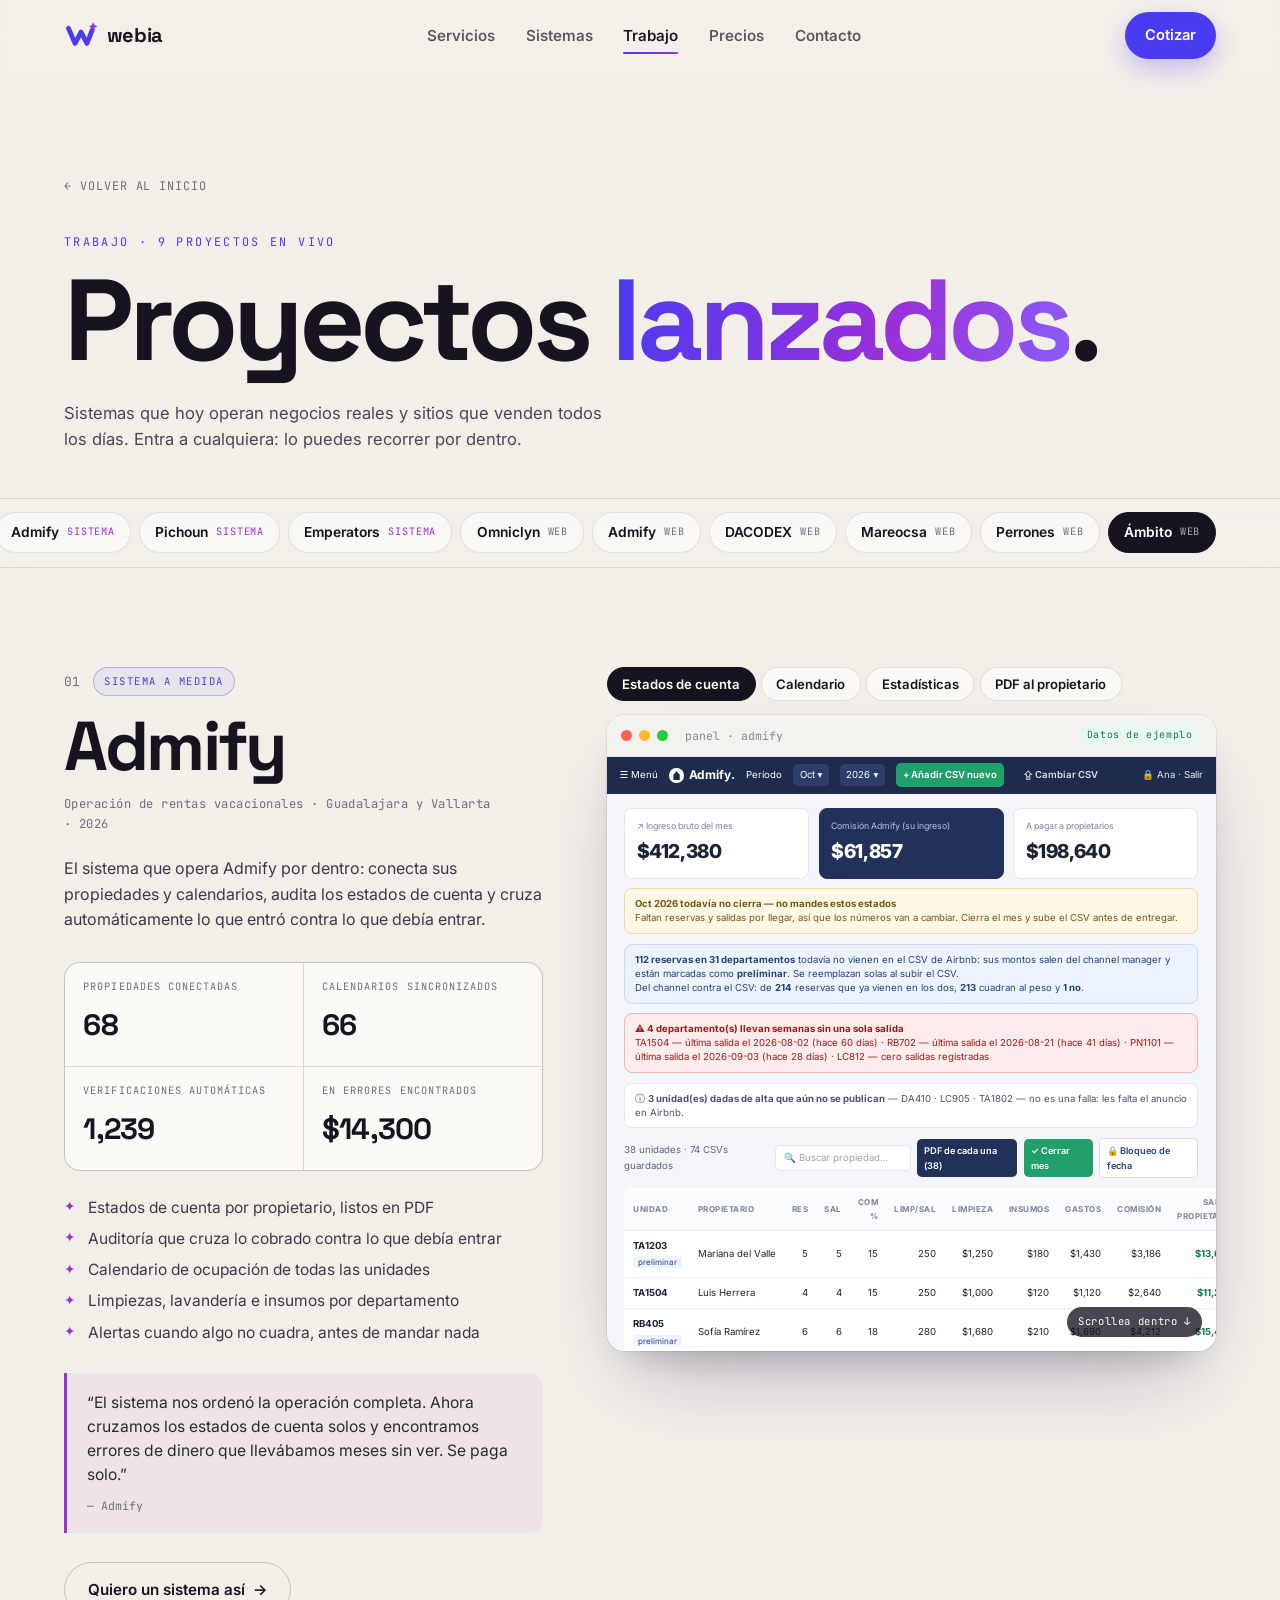
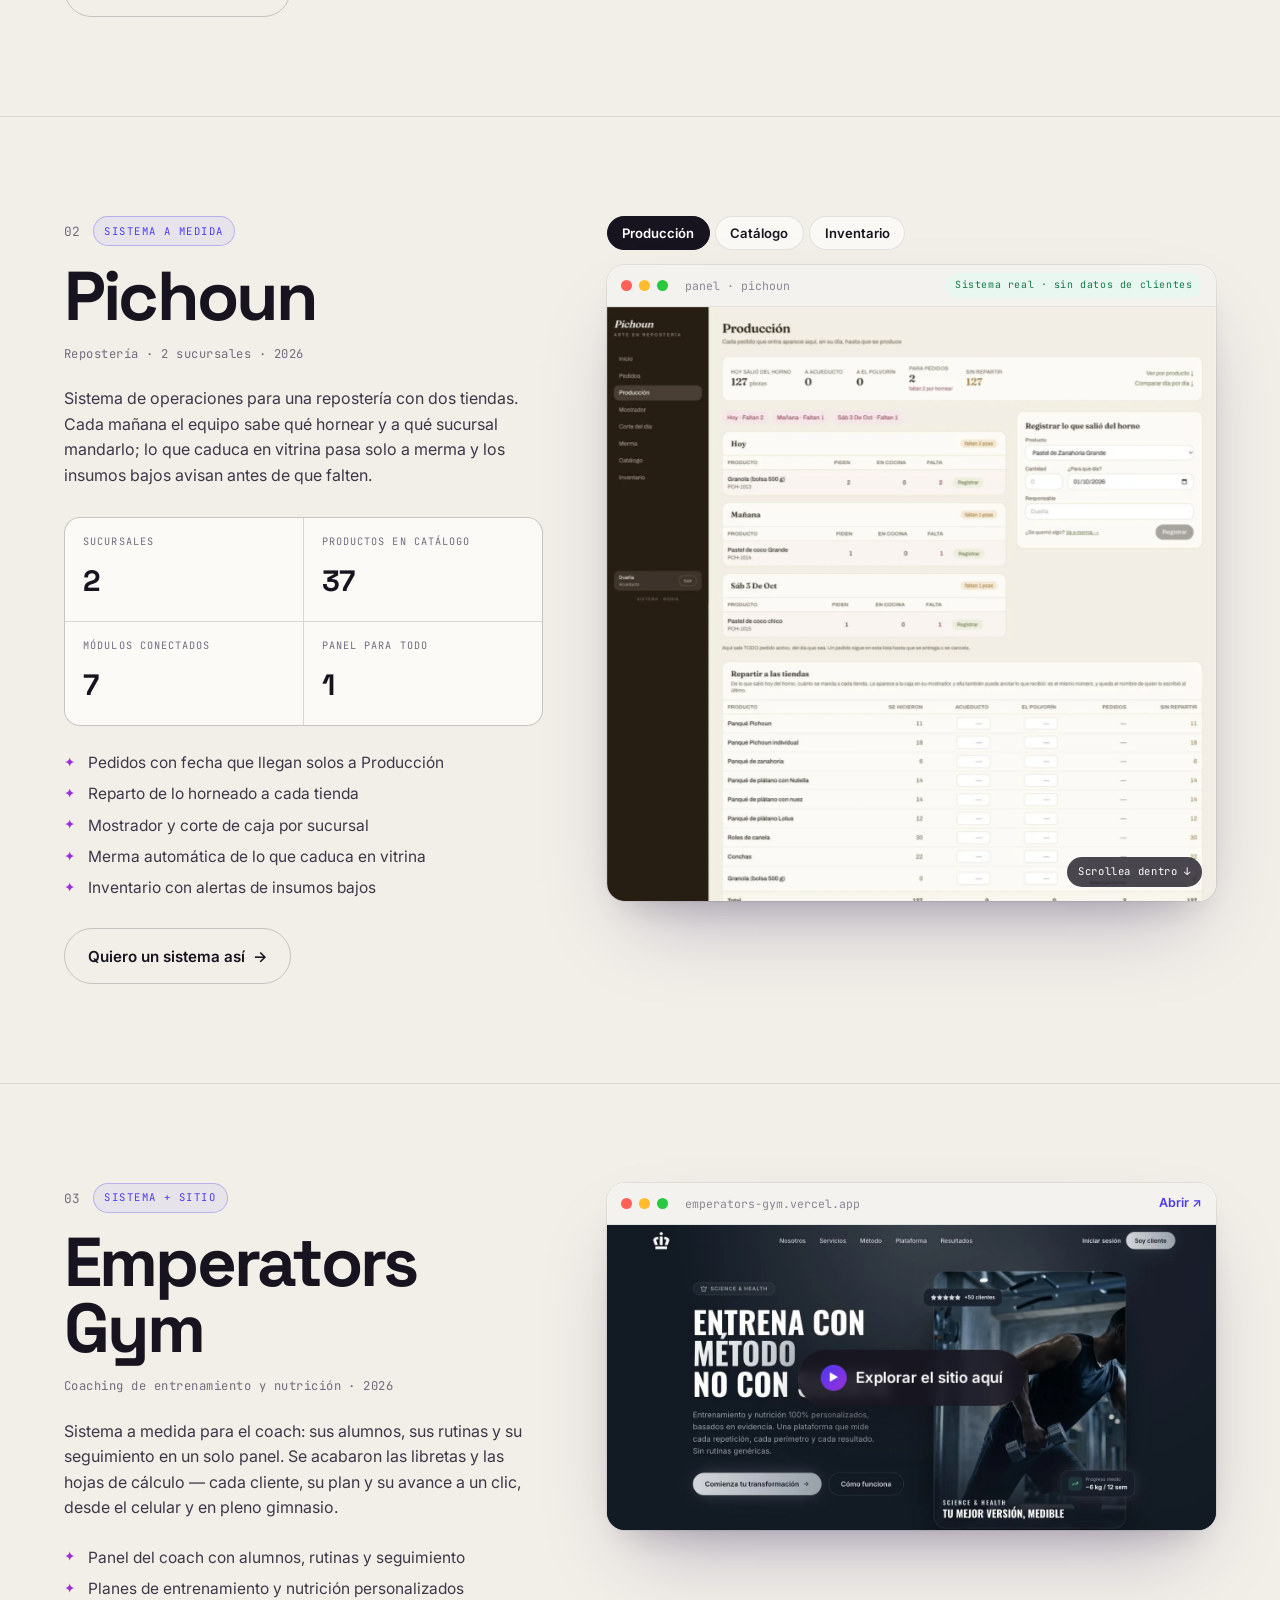
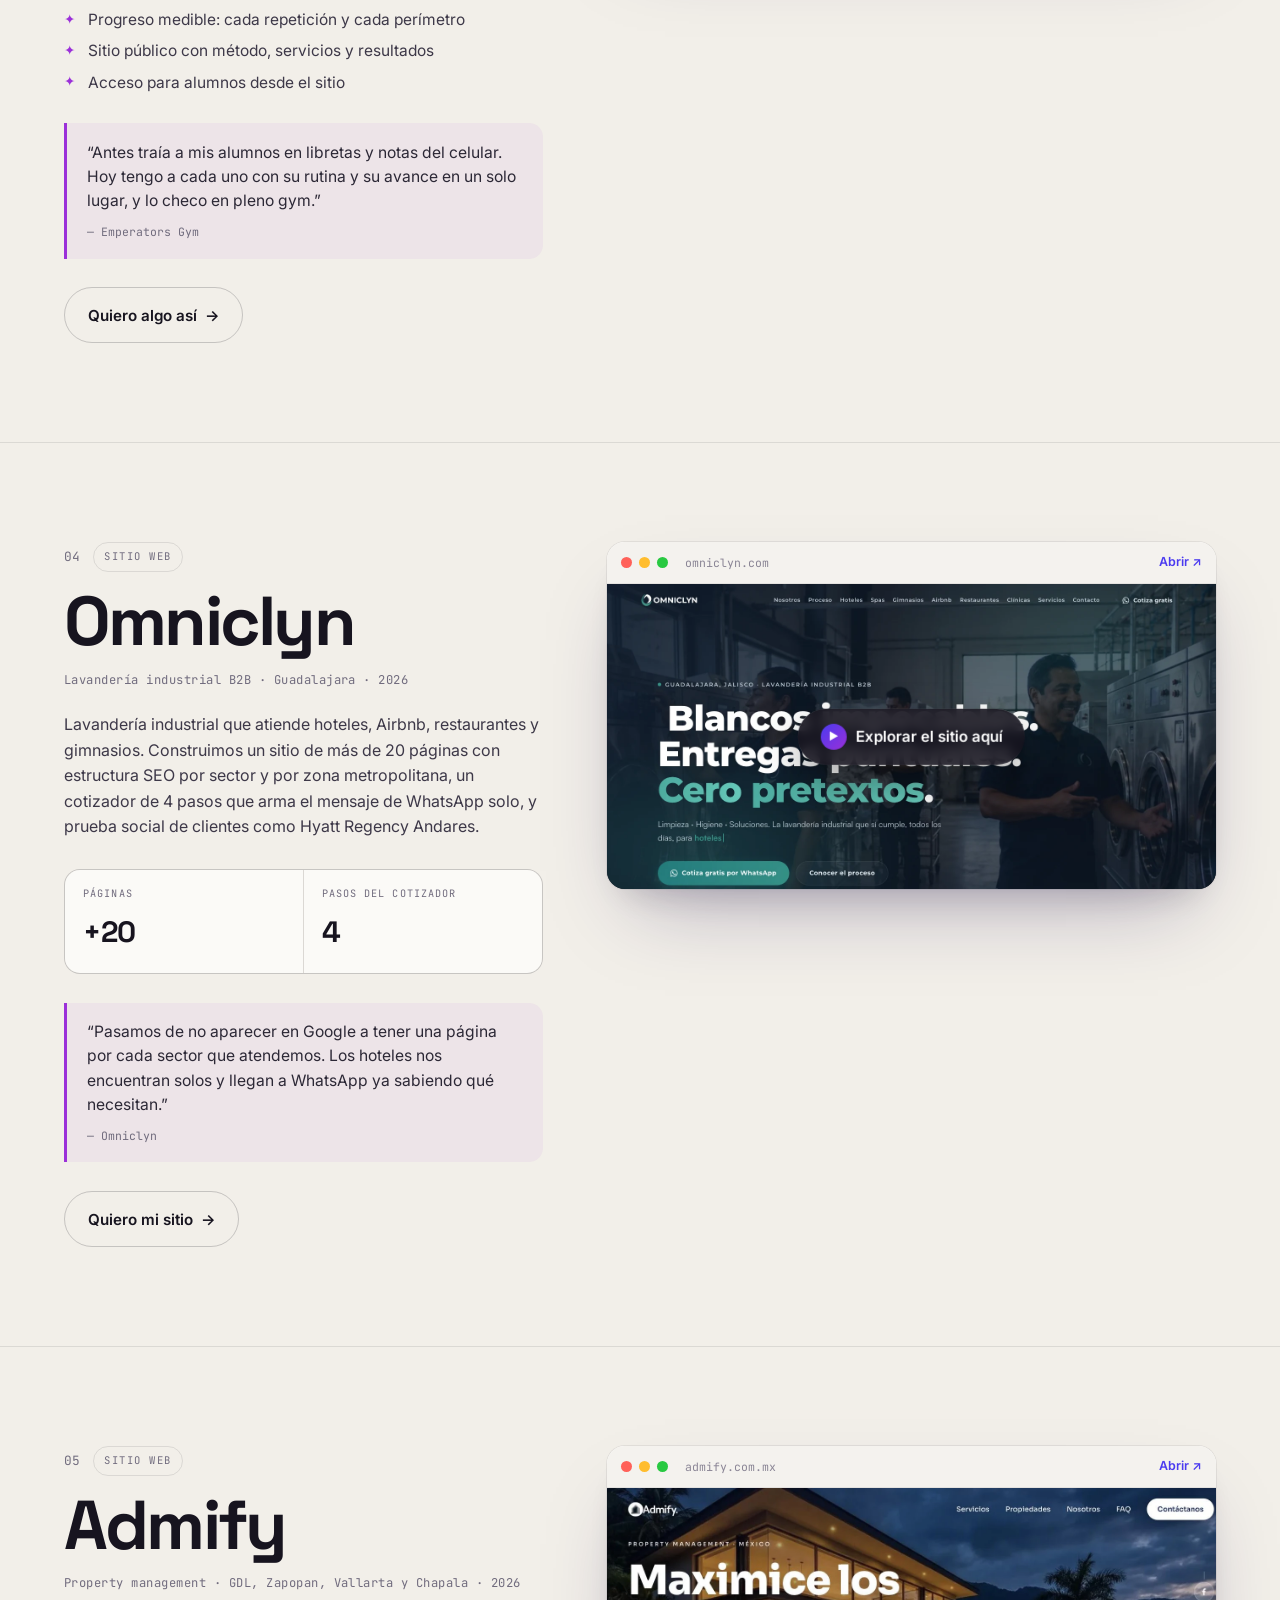
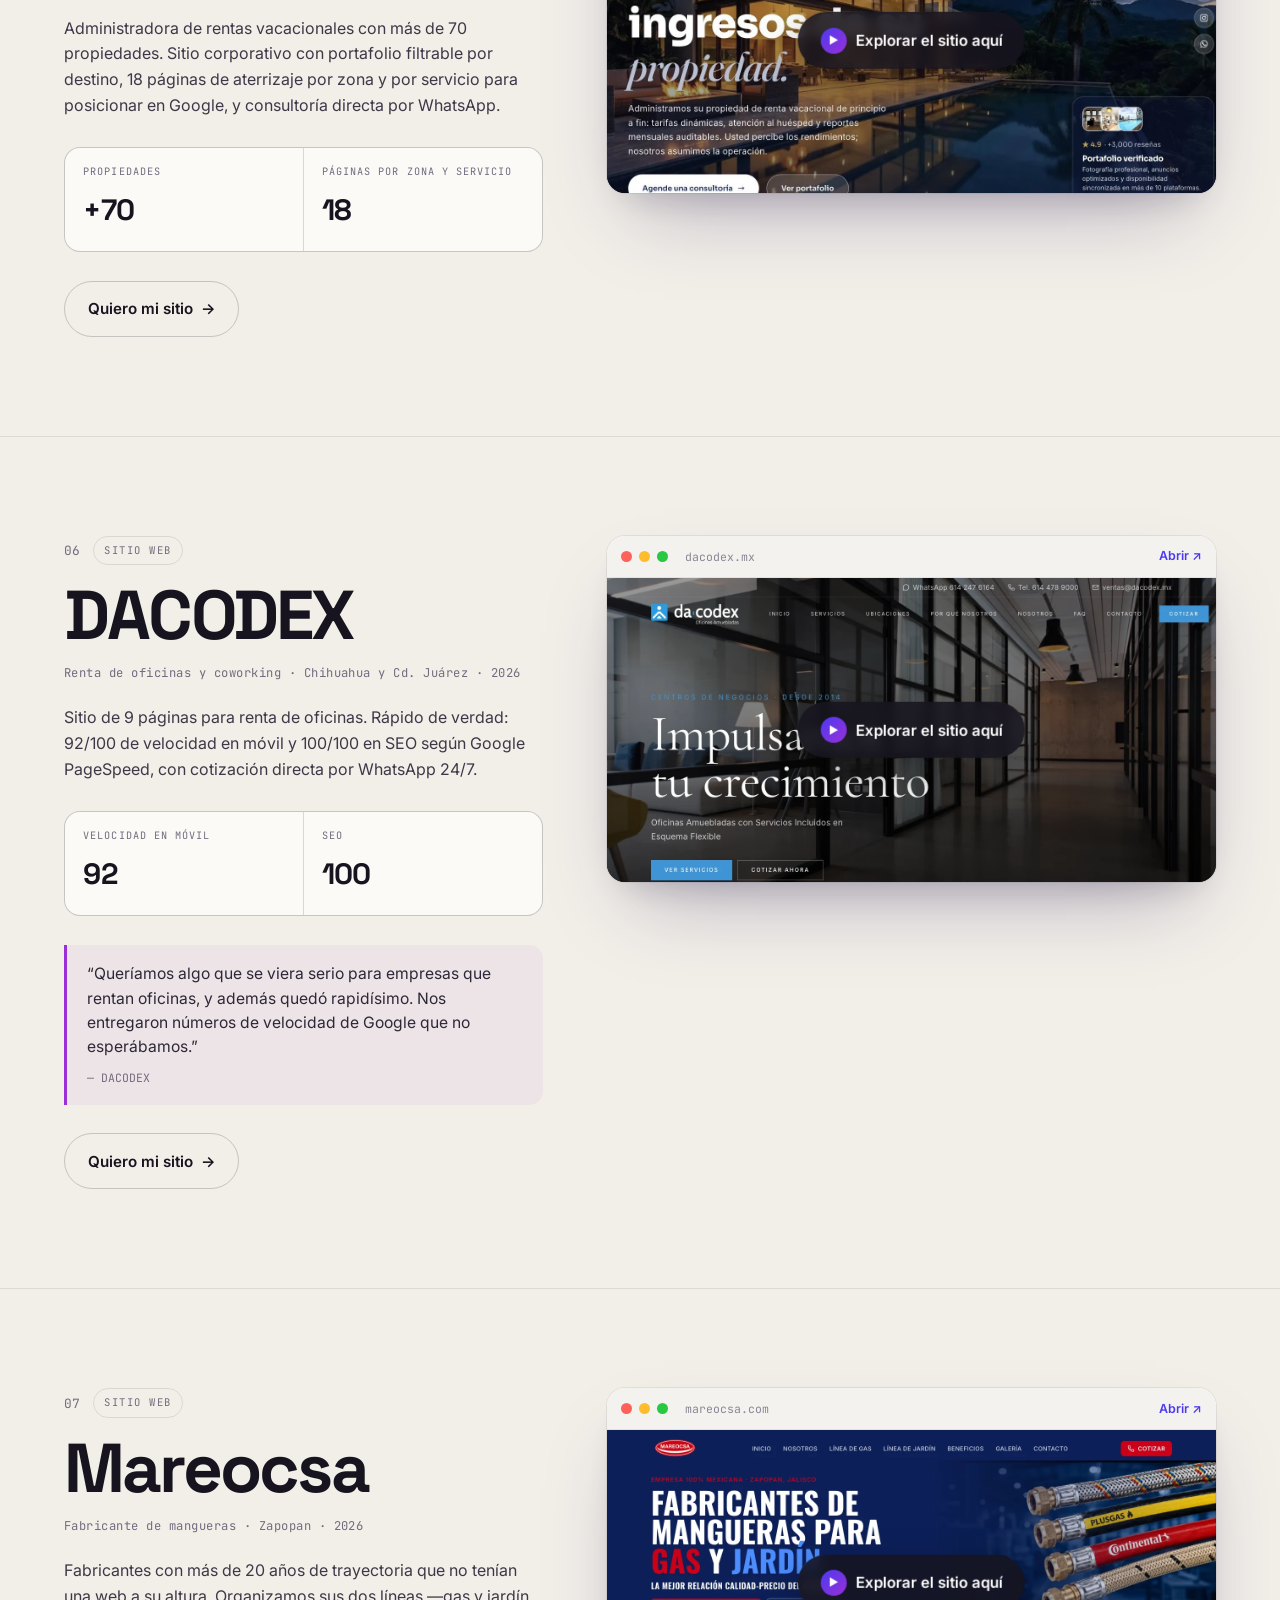
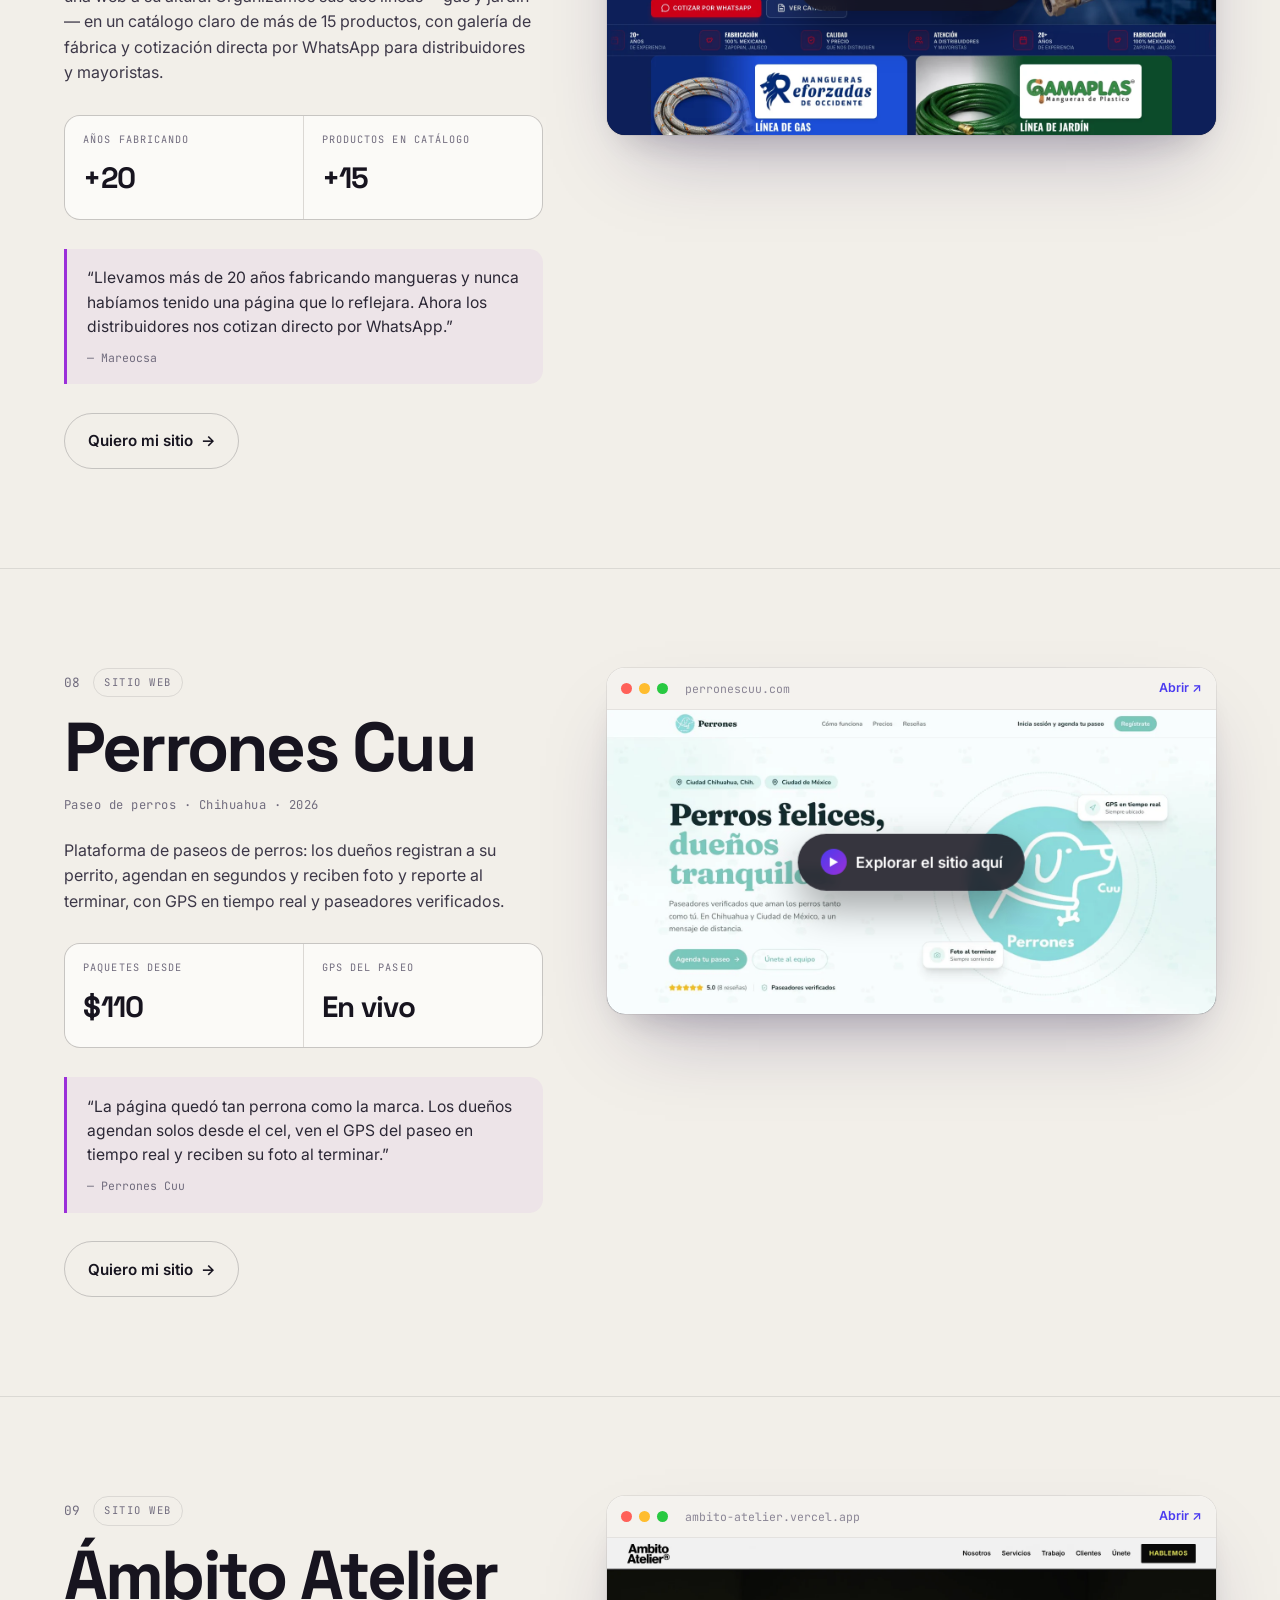
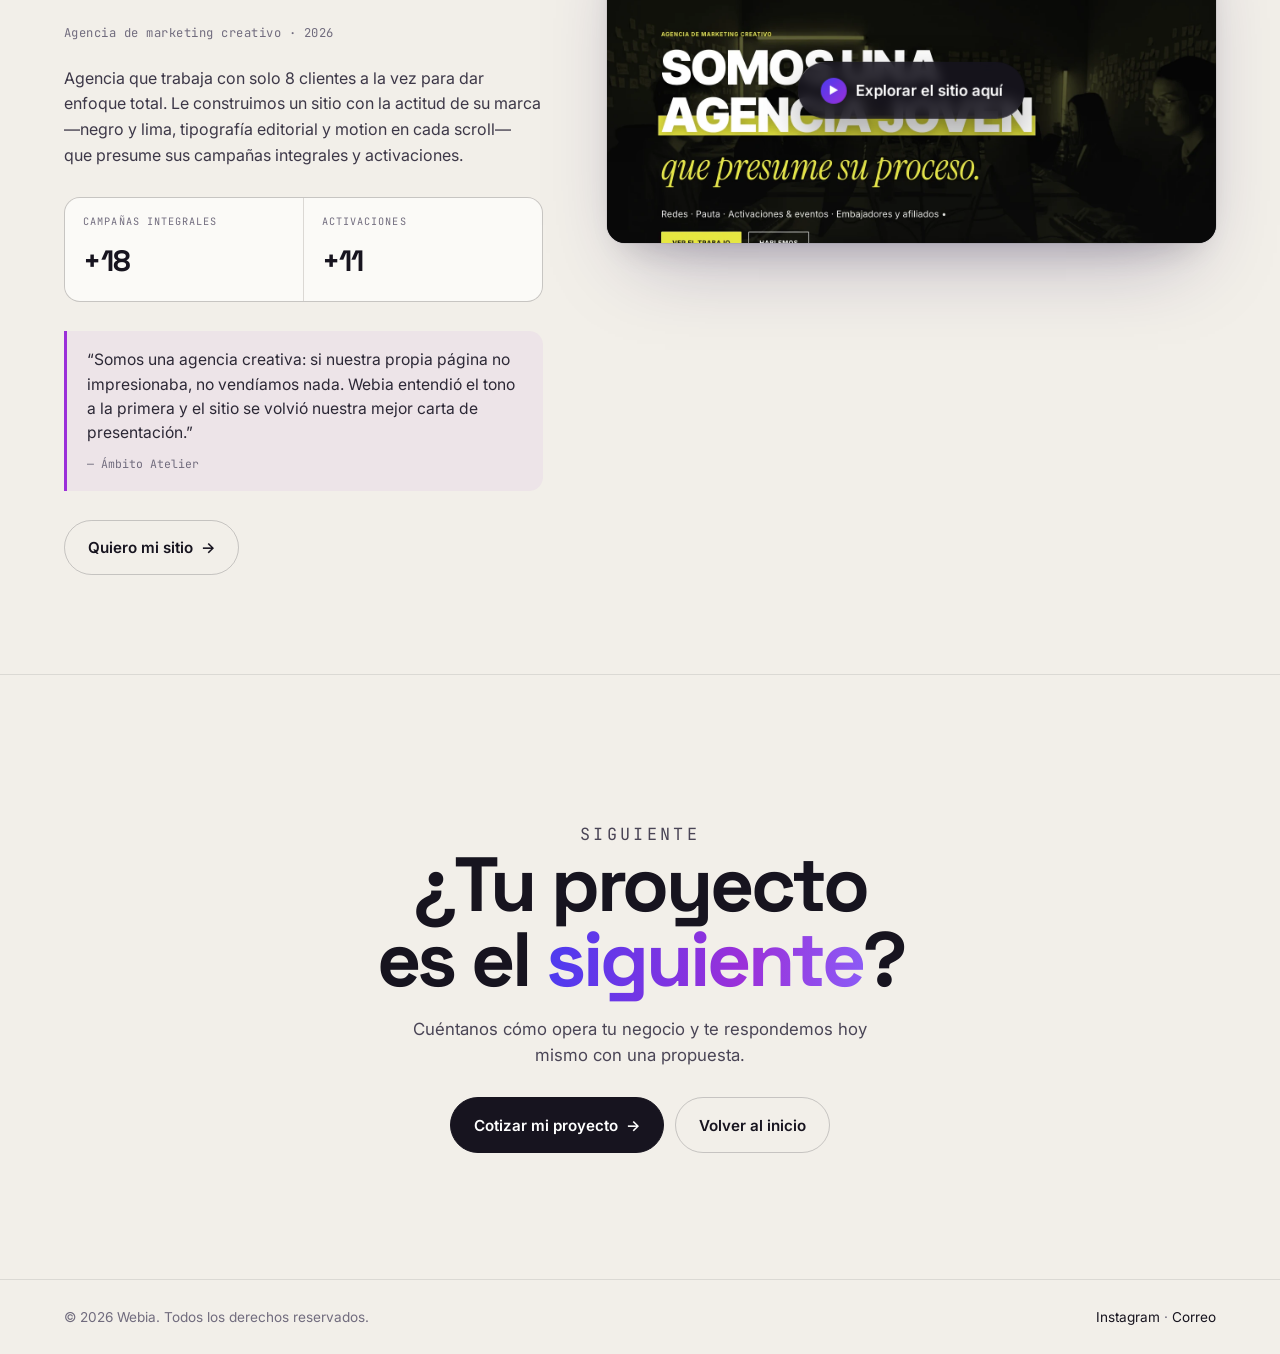
==== proyectos.html @ 3f7b04d9 "pagina /proyectos con casos por dentro; hero a 2 columnas con producto completo; filas de trabajo ll" ====
<!DOCTYPE html>
<html lang="es">
<head>
  <meta charset="UTF-8">
  <meta name="viewport" content="width=device-width, initial-scale=1.0">
  <title>Proyectos lanzados — Webia</title>
  <meta name="description" content="Sistemas que operan negocios reales y sitios que venden: conoce por dentro los proyectos de Webia.">
  <link rel="icon" type="image/svg+xml" href="favicon.svg">
  <link rel="preconnect" href="https://fonts.googleapis.com">
  <link rel="preconnect" href="https://fonts.gstatic.com" crossorigin>
  <link rel="stylesheet" href="https://fonts.googleapis.com/css2?family=Space+Grotesk:wght@400;500;600;700&amp;family=Inter:wght@400;500;600&amp;family=JetBrains+Mono:wght@400;500&amp;display=swap">
  <link rel="stylesheet" href="styles.css?v=20260930a">
  <link rel="stylesheet" href="proyectos.css?v=20261001a">
  <script>
    /* el nombre del proyecto "vuela" desde la lista de la principal hasta aquí */
    (function(){ var h=(location.hash||'').replace('#',''); if(/^[a-z-]+$/.test(h)){ document.write('<style>#'+h+' .pj-name{view-transition-name:pj-title}</style>'); } })();
  </script>
</head>
<body class="pg-pj">

<header class="pj-nav" data-pj-nav>
  <a class="pj-brand" href="/" aria-label="Webia — inicio">
    <svg viewBox="0 0 120 100" aria-hidden="true"><path d="M16 26 L39 79 L60 39 L81 79 L100 31" fill="none" stroke="#4B3BF0" stroke-width="17" stroke-linecap="round" stroke-linejoin="round"/><path d="M103 4 L107.5 14.5 L118 19 L107.5 23.5 L103 34 L98.5 23.5 L88 19 L98.5 14.5 Z" fill="#9B30D9"/></svg>
    <span>webia</span>
  </a>
  <nav class="pj-links" aria-label="Principal">
    <a href="/#servicios">Servicios</a>
    <a href="/#sistemas">Sistemas</a>
    <a href="/proyectos" aria-current="page">Trabajo</a>
    <a href="/#precios">Precios</a>
    <a href="/#contacto">Contacto</a>
  </nav>
  <a class="pj-cotizar" href="/#contacto">Cotizar</a>
</header>

<main id="main">

  <section class="pj-hero">
    <a class="pj-back" href="/#trabajo">← Volver al inicio</a>
    <p class="pj-eyebrow">Trabajo · 9 proyectos en vivo</p>
    <h1 class="pj-h1">Proyectos <span class="gr">lanzados</span>.</h1>
    <p class="pj-intro">Sistemas que hoy operan negocios reales y sitios que venden todos los días. Entra a cualquiera: lo puedes recorrer por dentro.</p>
  </section>

  <nav class="pj-index" aria-label="Proyectos" data-pj-index>
    <a href="#admify"><b>Admify</b><i class="sys">Sistema</i></a>
    <a href="#pichoun"><b>Pichoun</b><i class="sys">Sistema</i></a>
    <a href="#emperators"><b>Emperators</b><i class="sys">Sistema</i></a>
    <a href="#omniclyn"><b>Omniclyn</b><i>Web</i></a>
    <a href="#admify-web"><b>Admify</b><i>Web</i></a>
    <a href="#dacodex"><b>DACODEX</b><i>Web</i></a>
    <a href="#mareocsa"><b>Mareocsa</b><i>Web</i></a>
    <a href="#perrones"><b>Perrones</b><i>Web</i></a>
    <a href="#ambito"><b>Ámbito</b><i>Web</i></a>
  </nav>

  <!-- ============ 01 ADMIFY · SISTEMA ============ -->
  <article class="pj" id="admify" data-pj>
    <div class="pj-info">
      <div class="pj-top"><span class="pj-n">01</span><span class="pj-type sys">Sistema a medida</span></div>
      <h2 class="pj-name">Admify</h2>
      <p class="pj-meta">Operación de rentas vacacionales · Guadalajara y Vallarta · 2026</p>
      <p class="pj-lead">El sistema que opera Admify por dentro: conecta sus propiedades y calendarios, audita los estados de cuenta y cruza automáticamente lo que entró contra lo que debía entrar.</p>
      <dl class="pj-stats">
        <div><dt>Propiedades conectadas</dt><dd>68</dd></div>
        <div><dt>Calendarios sincronizados</dt><dd>66</dd></div>
        <div><dt>Verificaciones automáticas</dt><dd>1,239</dd></div>
        <div><dt>En errores encontrados</dt><dd>$14,300</dd></div>
      </dl>
      <ul class="pj-feats">
        <li>Estados de cuenta por propietario, listos en PDF</li>
        <li>Auditoría que cruza lo cobrado contra lo que debía entrar</li>
        <li>Calendario de ocupación de todas las unidades</li>
        <li>Limpiezas, lavandería e insumos por departamento</li>
        <li>Alertas cuando algo no cuadra, antes de mandar nada</li>
      </ul>
      <blockquote class="pj-quote">“El sistema nos ordenó la operación completa. Ahora cruzamos los estados de cuenta solos y encontramos errores de dinero que llevábamos meses sin ver. Se paga solo.”<cite>— Admify</cite></blockquote>
      <a class="pj-cta" href="/#contacto">Quiero un sistema así <span>→</span></a>
    </div>
    <div class="pj-media">
      <div class="pj-tabs" role="tablist" data-pj-tabs>
        <button role="tab" class="on">Estados de cuenta</button>
        <button role="tab">Calendario</button>
        <button role="tab">Estadísticas</button>
        <button role="tab">PDF al propietario</button>
      </div>
      <div class="pj-win">
        <div class="pj-bar"><i></i><i></i><i></i><span>panel · admify</span><em>Datos de ejemplo</em></div>
        <div class="pj-screen" data-lenis-prevent tabindex="0" data-pj-screen>
          <div class="pj-pane on" data-admify="cuentas"></div>
          <div class="pj-pane" data-admify="calendario"></div>
          <div class="pj-pane" data-admify="stats"></div>
          <div class="pj-pane"><img src="/_vercel/image?url=%2Fcaptura-admify-estado.png&amp;w=1600&amp;q=82" alt="Estado de cuenta en PDF generado por el sistema (datos de ejemplo)" loading="lazy" decoding="async"></div>
        </div>
        <span class="pj-hint">Scrollea dentro ↓</span>
      </div>
    </div>
  </article>

  <!-- ============ 02 PICHOUN · SISTEMA ============ -->
  <article class="pj" id="pichoun" data-pj>
    <div class="pj-info">
      <div class="pj-top"><span class="pj-n">02</span><span class="pj-type sys">Sistema a medida</span></div>
      <h2 class="pj-name">Pichoun</h2>
      <p class="pj-meta">Repostería · 2 sucursales · 2026</p>
      <p class="pj-lead">Sistema de operaciones para una repostería con dos tiendas. Cada mañana el equipo sabe qué hornear y a qué sucursal mandarlo; lo que caduca en vitrina pasa solo a merma y los insumos bajos avisan antes de que falten.</p>
      <dl class="pj-stats">
        <div><dt>Sucursales</dt><dd>2</dd></div>
        <div><dt>Productos en catálogo</dt><dd>37</dd></div>
        <div><dt>Módulos conectados</dt><dd>7</dd></div>
        <div><dt>Panel para todo</dt><dd>1</dd></div>
      </dl>
      <ul class="pj-feats">
        <li>Pedidos con fecha que llegan solos a Producción</li>
        <li>Reparto de lo horneado a cada tienda</li>
        <li>Mostrador y corte de caja por sucursal</li>
        <li>Merma automática de lo que caduca en vitrina</li>
        <li>Inventario con alertas de insumos bajos</li>
      </ul>
      <a class="pj-cta" href="/#contacto">Quiero un sistema así <span>→</span></a>
    </div>
    <div class="pj-media">
      <div class="pj-tabs" role="tablist" data-pj-tabs>
        <button role="tab" class="on">Producción</button>
        <button role="tab">Catálogo</button>
        <button role="tab">Inventario</button>
      </div>
      <div class="pj-win">
        <div class="pj-bar"><i></i><i></i><i></i><span>panel · pichoun</span><em>Sistema real · sin datos de clientes</em></div>
        <div class="pj-screen" data-lenis-prevent tabindex="0" data-pj-screen>
          <div class="pj-pane on"><img src="pj-pichoun-produccion.webp" alt="Producción del día en el sistema de Pichoun" loading="lazy" decoding="async" width="1440" height="1422"></div>
          <div class="pj-pane"><img src="pj-pichoun-catalogo.webp" alt="Catálogo de productos en el sistema de Pichoun" loading="lazy" decoding="async" width="1440" height="1422"></div>
          <div class="pj-pane"><img src="pj-pichoun-inventario.webp" alt="Inventario de insumos en el sistema de Pichoun" loading="lazy" decoding="async" width="1440" height="1422"></div>
        </div>
        <span class="pj-hint">Scrollea dentro ↓</span>
      </div>
    </div>
  </article>

  <!-- ============ 03 EMPERATORS · SISTEMA + WEB ============ -->
  <article class="pj" id="emperators" data-pj>
    <div class="pj-info">
      <div class="pj-top"><span class="pj-n">03</span><span class="pj-type sys">Sistema + sitio</span></div>
      <h2 class="pj-name">Emperators Gym</h2>
      <p class="pj-meta">Coaching de entrenamiento y nutrición · 2026</p>
      <p class="pj-lead">Sistema a medida para el coach: sus alumnos, sus rutinas y su seguimiento en un solo panel. Se acabaron las libretas y las hojas de cálculo — cada cliente, su plan y su avance a un clic, desde el celular y en pleno gimnasio.</p>
      <ul class="pj-feats">
        <li>Panel del coach con alumnos, rutinas y seguimiento</li>
        <li>Planes de entrenamiento y nutrición personalizados</li>
        <li>Progreso medible: cada repetición y cada perímetro</li>
        <li>Sitio público con método, servicios y resultados</li>
        <li>Acceso para alumnos desde el sitio</li>
      </ul>
      <blockquote class="pj-quote">“Antes traía a mis alumnos en libretas y notas del celular. Hoy tengo a cada uno con su rutina y su avance en un solo lugar, y lo checo en pleno gym.”<cite>— Emperators Gym</cite></blockquote>
      <a class="pj-cta" href="/#contacto">Quiero algo así <span>→</span></a>
    </div>
    <div class="pj-media">
      <div class="pj-win">
        <div class="pj-bar"><i></i><i></i><i></i><span>emperators-gym.vercel.app</span><a href="https://emperators-gym.vercel.app/" target="_blank" rel="noopener">Abrir ↗</a></div>
        <div class="pj-screen pj-live" data-live="https://emperators-gym.vercel.app/">
          <img src="work-emperators.webp" alt="Sitio de Emperator’s Gym" loading="lazy" decoding="async" width="1440" height="720">
          <button class="pj-explore" type="button"><span>▶</span> Explorar el sitio aquí</button>
        </div>
      </div>
    </div>
  </article>

  <!-- ============ 04 OMNICLYN · WEB ============ -->
  <article class="pj" id="omniclyn" data-pj>
    <div class="pj-info">
      <div class="pj-top"><span class="pj-n">04</span><span class="pj-type">Sitio web</span></div>
      <h2 class="pj-name">Omniclyn</h2>
      <p class="pj-meta">Lavandería industrial B2B · Guadalajara · 2026</p>
      <p class="pj-lead">Lavandería industrial que atiende hoteles, Airbnb, restaurantes y gimnasios. Construimos un sitio de más de 20 páginas con estructura SEO por sector y por zona metropolitana, un cotizador de 4 pasos que arma el mensaje de WhatsApp solo, y prueba social de clientes como Hyatt Regency Andares.</p>
      <dl class="pj-stats">
        <div><dt>Páginas</dt><dd>+20</dd></div>
        <div><dt>Pasos del cotizador</dt><dd>4</dd></div>
      </dl>
      <blockquote class="pj-quote">“Pasamos de no aparecer en Google a tener una página por cada sector que atendemos. Los hoteles nos encuentran solos y llegan a WhatsApp ya sabiendo qué necesitan.”<cite>— Omniclyn</cite></blockquote>
      <a class="pj-cta" href="/#contacto">Quiero mi sitio <span>→</span></a>
    </div>
    <div class="pj-media">
      <div class="pj-win">
        <div class="pj-bar"><i></i><i></i><i></i><span>omniclyn.com</span><a href="https://omniclyn.com/" target="_blank" rel="noopener">Abrir ↗</a></div>
        <div class="pj-screen pj-live" data-live="https://omniclyn.com/">
          <img src="work-omniclyn.webp" alt="Sitio de Omniclyn" loading="lazy" decoding="async" width="1440" height="720">
          <button class="pj-explore" type="button"><span>▶</span> Explorar el sitio aquí</button>
        </div>
      </div>
    </div>
  </article>

  <!-- ============ 05 ADMIFY · WEB ============ -->
  <article class="pj" id="admify-web" data-pj>
    <div class="pj-info">
      <div class="pj-top"><span class="pj-n">05</span><span class="pj-type">Sitio web</span></div>
      <h2 class="pj-name">Admify</h2>
      <p class="pj-meta">Property management · GDL, Zapopan, Vallarta y Chapala · 2026</p>
      <p class="pj-lead">Administradora de rentas vacacionales con más de 70 propiedades. Sitio corporativo con portafolio filtrable por destino, 18 páginas de aterrizaje por zona y por servicio para posicionar en Google, y consultoría directa por WhatsApp.</p>
      <dl class="pj-stats">
        <div><dt>Propiedades</dt><dd>+70</dd></div>
        <div><dt>Páginas por zona y servicio</dt><dd>18</dd></div>
      </dl>
      <a class="pj-cta" href="/#contacto">Quiero mi sitio <span>→</span></a>
    </div>
    <div class="pj-media">
      <div class="pj-win">
        <div class="pj-bar"><i></i><i></i><i></i><span>admify.com.mx</span><a href="https://www.admify.com.mx/" target="_blank" rel="noopener">Abrir ↗</a></div>
        <div class="pj-screen pj-live" data-live="https://www.admify.com.mx/">
          <img src="work-admify-web.webp" alt="Sitio de Admify" loading="lazy" decoding="async" width="1400" height="700">
          <button class="pj-explore" type="button"><span>▶</span> Explorar el sitio aquí</button>
        </div>
      </div>
    </div>
  </article>

  <!-- ============ 06 DACODEX · WEB ============ -->
  <article class="pj" id="dacodex" data-pj>
    <div class="pj-info">
      <div class="pj-top"><span class="pj-n">06</span><span class="pj-type">Sitio web</span></div>
      <h2 class="pj-name">DACODEX</h2>
      <p class="pj-meta">Renta de oficinas y coworking · Chihuahua y Cd. Juárez · 2026</p>
      <p class="pj-lead">Sitio de 9 páginas para renta de oficinas. Rápido de verdad: 92/100 de velocidad en móvil y 100/100 en SEO según Google PageSpeed, con cotización directa por WhatsApp 24/7.</p>
      <dl class="pj-stats">
        <div><dt>Velocidad en móvil</dt><dd>92</dd></div>
        <div><dt>SEO</dt><dd>100</dd></div>
      </dl>
      <blockquote class="pj-quote">“Queríamos algo que se viera serio para empresas que rentan oficinas, y además quedó rapidísimo. Nos entregaron números de velocidad de Google que no esperábamos.”<cite>— DACODEX</cite></blockquote>
      <a class="pj-cta" href="/#contacto">Quiero mi sitio <span>→</span></a>
    </div>
    <div class="pj-media">
      <div class="pj-win">
        <div class="pj-bar"><i></i><i></i><i></i><span>dacodex.mx</span><a href="https://dacodex.mx/" target="_blank" rel="noopener">Abrir ↗</a></div>
        <div class="pj-screen pj-live" data-live="https://dacodex.mx/">
          <img src="work-dacodex.webp" alt="Sitio de DACODEX" loading="lazy" decoding="async" width="1440" height="720">
          <button class="pj-explore" type="button"><span>▶</span> Explorar el sitio aquí</button>
        </div>
      </div>
    </div>
  </article>

  <!-- ============ 07 MAREOCSA · WEB ============ -->
  <article class="pj" id="mareocsa" data-pj>
    <div class="pj-info">
      <div class="pj-top"><span class="pj-n">07</span><span class="pj-type">Sitio web</span></div>
      <h2 class="pj-name">Mareocsa</h2>
      <p class="pj-meta">Fabricante de mangueras · Zapopan · 2026</p>
      <p class="pj-lead">Fabricantes con más de 20 años de trayectoria que no tenían una web a su altura. Organizamos sus dos líneas —gas y jardín— en un catálogo claro de más de 15 productos, con galería de fábrica y cotización directa por WhatsApp para distribuidores y mayoristas.</p>
      <dl class="pj-stats">
        <div><dt>Años fabricando</dt><dd>+20</dd></div>
        <div><dt>Productos en catálogo</dt><dd>+15</dd></div>
      </dl>
      <blockquote class="pj-quote">“Llevamos más de 20 años fabricando mangueras y nunca habíamos tenido una página que lo reflejara. Ahora los distribuidores nos cotizan directo por WhatsApp.”<cite>— Mareocsa</cite></blockquote>
      <a class="pj-cta" href="/#contacto">Quiero mi sitio <span>→</span></a>
    </div>
    <div class="pj-media">
      <div class="pj-win">
        <div class="pj-bar"><i></i><i></i><i></i><span>mareocsa.com</span><a href="https://mareocsa.com/" target="_blank" rel="noopener">Abrir ↗</a></div>
        <div class="pj-screen pj-live" data-live="https://mareocsa.com/">
          <img src="work-mareocsa.webp" alt="Sitio de Mareocsa" loading="lazy" decoding="async" width="1440" height="720">
          <button class="pj-explore" type="button"><span>▶</span> Explorar el sitio aquí</button>
        </div>
      </div>
    </div>
  </article>

  <!-- ============ 08 PERRONES · WEB ============ -->
  <article class="pj" id="perrones" data-pj>
    <div class="pj-info">
      <div class="pj-top"><span class="pj-n">08</span><span class="pj-type">Sitio web</span></div>
      <h2 class="pj-name">Perrones Cuu</h2>
      <p class="pj-meta">Paseo de perros · Chihuahua · 2026</p>
      <p class="pj-lead">Plataforma de paseos de perros: los dueños registran a su perrito, agendan en segundos y reciben foto y reporte al terminar, con GPS en tiempo real y paseadores verificados.</p>
      <dl class="pj-stats">
        <div><dt>Paquetes desde</dt><dd>$110</dd></div>
        <div><dt>GPS del paseo</dt><dd>En vivo</dd></div>
      </dl>
      <blockquote class="pj-quote">“La página quedó tan perrona como la marca. Los dueños agendan solos desde el cel, ven el GPS del paseo en tiempo real y reciben su foto al terminar.”<cite>— Perrones Cuu</cite></blockquote>
      <a class="pj-cta" href="/#contacto">Quiero mi sitio <span>→</span></a>
    </div>
    <div class="pj-media">
      <div class="pj-win">
        <div class="pj-bar"><i></i><i></i><i></i><span>perronescuu.com</span><a href="https://perronescuu.com/" target="_blank" rel="noopener">Abrir ↗</a></div>
        <div class="pj-screen pj-live" data-live="https://perronescuu.com/">
          <img src="work-perrones.webp" alt="Sitio de Perrones Cuu" loading="lazy" decoding="async" width="1440" height="720">
          <button class="pj-explore" type="button"><span>▶</span> Explorar el sitio aquí</button>
        </div>
      </div>
    </div>
  </article>

  <!-- ============ 09 ÁMBITO · WEB ============ -->
  <article class="pj" id="ambito" data-pj>
    <div class="pj-info">
      <div class="pj-top"><span class="pj-n">09</span><span class="pj-type">Sitio web</span></div>
      <h2 class="pj-name">Ámbito Atelier</h2>
      <p class="pj-meta">Agencia de marketing creativo · 2026</p>
      <p class="pj-lead">Agencia que trabaja con solo 8 clientes a la vez para dar enfoque total. Le construimos un sitio con la actitud de su marca —negro y lima, tipografía editorial y motion en cada scroll— que presume sus campañas integrales y activaciones.</p>
      <dl class="pj-stats">
        <div><dt>Campañas integrales</dt><dd>+18</dd></div>
        <div><dt>Activaciones</dt><dd>+11</dd></div>
      </dl>
      <blockquote class="pj-quote">“Somos una agencia creativa: si nuestra propia página no impresionaba, no vendíamos nada. Webia entendió el tono a la primera y el sitio se volvió nuestra mejor carta de presentación.”<cite>— Ámbito Atelier</cite></blockquote>
      <a class="pj-cta" href="/#contacto">Quiero mi sitio <span>→</span></a>
    </div>
    <div class="pj-media">
      <div class="pj-win">
        <div class="pj-bar"><i></i><i></i><i></i><span>ambito-atelier.vercel.app</span><a href="https://ambito-atelier.vercel.app/" target="_blank" rel="noopener">Abrir ↗</a></div>
        <div class="pj-screen pj-live" data-live="https://ambito-atelier.vercel.app/">
          <img src="work-ambito.webp" alt="Sitio de Ámbito Atelier" loading="lazy" decoding="async" width="1440" height="720">
          <button class="pj-explore" type="button"><span>▶</span> Explorar el sitio aquí</button>
        </div>
      </div>
    </div>
  </article>

  <section class="pj-end">
    <p class="pj-eyebrow">Siguiente</p>
    <h2>¿Tu proyecto es el <span class="gr">siguiente</span>?</h2>
    <p>Cuéntanos cómo opera tu negocio y te respondemos hoy mismo con una propuesta.</p>
    <div class="pj-end-cta">
      <a class="pj-cta solid" href="/#contacto">Cotizar mi proyecto <span>→</span></a>
      <a class="pj-cta" href="/">Volver al inicio</a>
    </div>
  </section>

</main>

<footer class="pj-foot">
  <span>© 2026 Webia. Todos los derechos reservados.</span>
  <span><a href="https://instagram.com/webia.s" target="_blank" rel="noopener">Instagram</a> · <a href="mailto:webiaservices@gmail.com">Correo</a></span>
</footer>

<script defer src="lenis.min.js?v=20261001c"></script>
<script defer src="proyectos.js?v=20261001a"></script>
</body>
</html>
---- styles.css ----
/* =============================================================
   WEBIA — styles.css  v2
   1. Tokens
   ============================================================= */
:root {
  --bg:        #F2EFE9;
  --bg-2:      #EAE6DD;
  --paper:     #FBFAF7;
  --ink:       #17141F;
  --ink-soft:  #3A3645;
  --ink-mute:  #716C7E;
  --indigo:    #4B3BF0;
  --indigo-2:  #3A2BD4;
  --violet:    #9B30D9;
  --lilac:     #8B5CF6;
  --line:      rgba(23, 20, 31, 0.12);

  --sans: "Inter", system-ui, sans-serif;
  --disp: "Space Grotesk", "Inter", sans-serif;
  --mono: "JetBrains Mono", monospace;

  --ease-out:  cubic-bezier(0.16, 1, 0.3, 1);
  --ease-soft: cubic-bezier(0.25, 0.46, 0.45, 0.94);
  --ease-bounce: cubic-bezier(0.34, 1.56, 0.64, 1);

  --gutter: clamp(1.25rem, 5vw, 5rem);
  --section-pad: clamp(3.5rem, 7vw, 6rem);
  --radius: 18px;
}

/* =============================================================
   2. Reset & base
   ============================================================= */
*, *::before, *::after { box-sizing: border-box; margin: 0; }
html {
  -webkit-text-size-adjust: 100%;
  overflow-x: clip;
  scroll-behavior: smooth;
  scroll-padding-top: 90px;
}
@media (prefers-reduced-motion: reduce) { html { scroll-behavior: auto; } }
body {
  font-family: var(--sans);
  font-size: 16px;
  line-height: 1.65;
  color: var(--ink);
  background: var(--bg);
  -webkit-font-smoothing: antialiased;
  text-rendering: optimizeLegibility;
  overflow-x: clip;
  overscroll-behavior-y: none;
}
img, svg, video { display: block; max-width: 100%; }
button { font: inherit; color: inherit; cursor: pointer; border: 0; background: none; }
a { color: inherit; text-decoration: none; }
ul, ol { list-style: none; padding: 0; }
p { text-wrap: pretty; }
h1, h2, h3 { font-family: var(--disp); text-wrap: balance; line-height: 1.04; letter-spacing: -0.025em; }
::selection { background: var(--indigo); color: var(--bg); }
:focus-visible { outline: 2px solid var(--indigo); outline-offset: 3px; border-radius: 4px; }

.skip-link {
  position: fixed; top: -100px; left: 1rem;
  padding: .6rem 1rem; background: var(--ink); color: var(--bg);
  z-index: 9999; border-radius: 8px; font-weight: 500;
}
.skip-link:focus { top: 1rem; }

/* =============================================================
   3. Splash (doble red de seguridad)
   ============================================================= */
.splash {
  position: fixed; inset: 0;
  z-index: 10000;
  display: grid; place-items: center;
  background: var(--bg);
  transition: opacity .5s var(--ease-out), transform .7s var(--ease-out);
  /* Seguridad CSS: se oculta solo a los 4.5s aunque el JS falle */
  animation: splashSafety .01s 4.5s forwards;
}
@keyframes splashSafety {
  to { opacity: 0; pointer-events: none; transform: translateY(-3%); visibility: hidden; }
}
.splash.is-out {
  opacity: 0;
  transform: translateY(-3%);
  pointer-events: none;
}
.splash-inner { display: flex; flex-direction: column; align-items: center; gap: 1rem; }
.splash-logo { width: clamp(70px, 12vw, 110px); }
.splash-w {
  stroke-dasharray: 320;
  stroke-dashoffset: 320;
  animation: drawW 1.1s var(--ease-out) .15s forwards;
}
@keyframes drawW { to { stroke-dashoffset: 0; } }
.splash-star {
  transform-origin: 103px 19px;
  transform: scale(0);
  animation: popStar .5s var(--ease-bounce) 1.05s forwards;
}
@keyframes popStar { to { transform: scale(1); } }
.splash-word {
  font-family: var(--disp);
  font-weight: 700;
  font-size: 1.4rem;
  letter-spacing: -0.02em;
  opacity: 0;
  transform: translateY(10px);
  animation: splashWord .6s var(--ease-out) 1.15s forwards;
}
@keyframes splashWord { to { opacity: 1; transform: none; } }
html.no-js .splash { display: none; }

/* =============================================================
   4. Cursor
   ============================================================= */
.cursor { display: none; }
@media (hover: hover) and (pointer: fine) {
  .cursor {
    display: block;
    position: fixed; inset: 0;
    pointer-events: none;
    z-index: 9000;
    opacity: 0;
    transition: opacity .25s var(--ease-out);
  }
  .cursor.is-ready { opacity: 1; }
  .cursor-dot, .cursor-ring {
    position: fixed; top: 0; left: 0;
    border-radius: 50%;
    will-change: transform;
  }
  .cursor-dot {
    width: 8px; height: 8px;
    margin: -4px 0 0 -4px;
    background: var(--indigo);
  }
  .cursor-ring {
    width: 34px; height: 34px;
    margin: -17px 0 0 -17px;
    border: 1.5px solid rgba(75, 59, 240, 0.55);
    transition: width .25s var(--ease-out), height .25s var(--ease-out),
                margin .25s var(--ease-out), background-color .25s var(--ease-out);
  }
  .cursor.is-hover .cursor-ring {
    width: 56px; height: 56px;
    margin: -28px 0 0 -28px;
    background: rgba(75, 59, 240, 0.08);
  }
  .cursor.is-down .cursor-ring { width: 26px; height: 26px; margin: -13px 0 0 -13px; }
}

/* =============================================================
   5. Botones, kickers, utilidades
   ============================================================= */
.btn {
  position: relative;
  display: inline-flex; align-items: center; justify-content: center; gap: .5em;
  font-family: var(--disp);
  font-weight: 600;
  font-size: .95rem;
  padding: .8em 1.6em;
  border-radius: 999px;
  overflow: hidden;
  transition: transform .35s var(--ease-bounce), box-shadow .35s var(--ease-out),
              background-color .25s var(--ease-out), color .25s var(--ease-out),
              border-color .25s var(--ease-out);
  white-space: nowrap;
}
.btn > span { position: relative; z-index: 1; }
.btn:hover { transform: translateY(-2px); }
.btn:active { transform: translateY(0) scale(.96); }
.btn-primary {
  background: var(--indigo);
  color: #fff;
  box-shadow: 0 10px 28px -10px rgba(75, 59, 240, 0.55);
}
.btn-primary::before {
  /* barrido de brillo */
  content: "";
  position: absolute; top: 0; bottom: 0; left: -80%;
  width: 50%;
  background: linear-gradient(100deg, transparent, rgba(255,255,255,.35), transparent);
  transform: skewX(-20deg);
  transition: left .55s var(--ease-out);
}
.btn-primary:hover::before { left: 130%; }
.btn-primary:hover {
  background: var(--indigo-2);
  box-shadow: 0 16px 36px -10px rgba(75, 59, 240, 0.6);
}
.btn-ghost {
  border: 1.5px solid var(--line);
  background: transparent;
}
.btn-ghost:hover { border-color: var(--indigo); color: var(--indigo); }
.btn-lg { font-size: 1.05rem; padding: 1em 2em; }
.btn-block { width: 100%; }

.kicker {
  font-family: var(--mono);
  font-size: .78rem;
  letter-spacing: .14em;
  text-transform: uppercase;
  color: var(--indigo);
}
.grad-text {
  font-style: normal;
  background: linear-gradient(100deg, var(--indigo) 10%, var(--lilac) 55%, var(--violet) 95%);
  -webkit-background-clip: text;
  background-clip: text;
  color: transparent;
}
.dot-accent { color: var(--indigo); }

/* =============================================================
   6. Nav
   ============================================================= */
.nav {
  position: fixed; top: 0; left: 0; right: 0;
  z-index: 1000;
  display: flex; align-items: center; justify-content: space-between;
  gap: 1.5rem;
  padding: .9rem var(--gutter);
  transition: background-color .35s var(--ease-out), box-shadow .35s var(--ease-out),
              padding .35s var(--ease-out), transform .45s var(--ease-out);
}
.nav.is-solid {
  background: rgba(242, 239, 233, 0.85);
  backdrop-filter: blur(14px);
  -webkit-backdrop-filter: blur(14px);
  box-shadow: 0 1px 0 var(--line);
  padding-block: .6rem;
}
.nav.is-hidden { transform: translateY(-110%); }
.nav-brand { display: inline-flex; align-items: center; gap: .55rem; }
.nav-logo { width: 34px; height: auto; }
.nav-name {
  font-family: var(--disp);
  font-weight: 700;
  font-size: 1.3rem;
  letter-spacing: -0.03em;
}
.nav-links { display: none; gap: 2rem; }
.nav-links a {
  position: relative;
  font-weight: 500;
  font-size: .95rem;
  padding-block: .3rem;
}
.nav-links a::after {
  content: "";
  position: absolute; left: 0; bottom: 0;
  width: 100%; height: 2px;
  background: var(--indigo);
  transform: scaleX(0);
  transform-origin: right;
  transition: transform .35s var(--ease-out);
}
.nav-links a:hover::after { transform: scaleX(1); transform-origin: left; }
.nav-right { display: none; align-items: center; gap: 1rem; }
.snd-toggle {
  font-family: var(--mono);
  font-size: .75rem;
  color: var(--ink-mute);
  padding: .35em .7em;
  border: 1px solid var(--line);
  border-radius: 999px;
  transition: color .25s, border-color .25s;
}
.snd-toggle:hover { color: var(--indigo); border-color: var(--indigo); }
.snd-toggle .snd-off { display: none; }
.snd-toggle[aria-pressed="false"] .snd-on { display: none; }
.snd-toggle[aria-pressed="false"] .snd-off { display: inline; }

.nav-burger { display: flex; flex-direction: column; gap: 6px; padding: .6rem .2rem; }
.nav-burger span {
  width: 26px; height: 2px;
  background: var(--ink);
  transition: transform .3s var(--ease-out), opacity .3s;
}
.nav-burger.is-open span:nth-child(1) { transform: translateY(4px) rotate(45deg); }
.nav-burger.is-open span:nth-child(2) { transform: translateY(-4px) rotate(-45deg); }

.mobile-menu {
  position: fixed; inset: 0;
  z-index: 900;
  display: flex; flex-direction: column; justify-content: center; align-items: flex-start;
  gap: 1.4rem;
  padding: var(--gutter);
  background: var(--bg);
  opacity: 0; pointer-events: none;
  transition: opacity .35s var(--ease-out);
}
.mobile-menu.is-open { opacity: 1; pointer-events: auto; }
.mobile-menu > a:not(.btn) {
  font-family: var(--disp);
  font-size: clamp(2rem, 8vw, 2.8rem);
  font-weight: 600;
  letter-spacing: -0.02em;
}
.mobile-menu .btn { margin-top: 1rem; }

@media (min-width: 960px) {
  .nav-links { display: flex; }
  .nav-right { display: flex; }
  .nav-burger, .mobile-menu { display: none; }
}

/* =============================================================
   7. Hero — blobs SIN filter (solo transform = 60fps)
   ============================================================= */
.hero {
  position: relative;
  min-height: 100vh;
  min-height: 100svh;
  display: grid;
  place-items: center;
  padding: 8rem var(--gutter) 5rem;
  text-align: center;
  overflow: clip;
}
.hero-blobs, .contact-blobs {
  position: absolute; inset: -20%;
  z-index: 0;
  pointer-events: none;
}
.blob-drift { position: absolute; inset: 0; }
.blob {
  position: absolute;
  border-radius: 50%;
  will-change: transform;
  /* el “blur” va horneado en el gradiente: cero filter, cero repaints */
}
.blob-1 {
  width: 62vw; height: 62vw;
  max-width: 720px; max-height: 720px;
  top: 2%; left: -8%;
  background: radial-gradient(circle at 50% 50%, rgba(75, 59, 240, 0.30) 0%, rgba(75, 59, 240, 0.16) 35%, rgba(75, 59, 240, 0.0) 68%);
}
.blob-2 {
  width: 54vw; height: 54vw;
  max-width: 640px; max-height: 640px;
  top: 28%; right: -12%;
  background: radial-gradient(circle at 50% 50%, rgba(155, 48, 217, 0.22) 0%, rgba(155, 48, 217, 0.10) 38%, rgba(155, 48, 217, 0.0) 70%);
}
.blob-3 {
  width: 46vw; height: 46vw;
  max-width: 540px; max-height: 540px;
  bottom: -6%; left: 22%;
  background: radial-gradient(circle at 50% 50%, rgba(139, 92, 246, 0.20) 0%, rgba(139, 92, 246, 0.09) 40%, rgba(139, 92, 246, 0.0) 70%);
}
/* deriva lenta automática (transform-only, GPU) */
.bd-1 { animation: drift1 26s var(--ease-soft) infinite alternate; }
.bd-2 { animation: drift2 32s var(--ease-soft) infinite alternate; }
.bd-3 { animation: drift3 24s var(--ease-soft) infinite alternate; }
@keyframes drift1 { from { transform: translate3d(0,0,0); } to { transform: translate3d(6vw, 4vh, 0); } }
@keyframes drift2 { from { transform: translate3d(0,0,0); } to { transform: translate3d(-5vw, -5vh, 0); } }
@keyframes drift3 { from { transform: translate3d(0,0,0); } to { transform: translate3d(4vw, -6vh, 0); } }

.hero-grain {
  position: absolute; inset: 0; z-index: 1;
  opacity: .4;
  pointer-events: none;
  background-image: url("data:image/svg+xml,%3Csvg xmlns='http://www.w3.org/2000/svg' width='160' height='160'%3E%3Cfilter id='n'%3E%3CfeTurbulence type='fractalNoise' baseFrequency='0.9' numOctaves='2'/%3E%3CfeColorMatrix values='0 0 0 0 0  0 0 0 0 0  0 0 0 0 0  0 0 0 0.035 0'/%3E%3C/filter%3E%3Crect width='160' height='160' filter='url(%23n)'/%3E%3C/svg%3E");
}
.hero-spark {
  position: absolute;
  z-index: 1;
  color: var(--violet);
  pointer-events: none;
  animation: sparkFloat 7s var(--ease-soft) infinite alternate;
}
.sp-1 { top: 22%; left: 12%; font-size: 1.3rem; animation-delay: 0s; }
.sp-2 { top: 30%; right: 14%; font-size: .9rem; animation-delay: 1.4s; color: var(--indigo); }
.sp-3 { bottom: 24%; left: 20%; font-size: 1rem; animation-delay: 2.6s; }
@keyframes sparkFloat {
  from { transform: translate3d(0, 0, 0) rotate(0deg) scale(1); opacity: .5; }
  to   { transform: translate3d(8px, -18px, 0) rotate(40deg) scale(1.25); opacity: 1; }
}

.hero-inner { position: relative; z-index: 2; max-width: 1020px; }
.hero-kicker { display: inline-block; }
.hero-title {
  margin-top: 1.2rem;
  font-size: clamp(2.7rem, 8.4vw, 6.6rem);
  font-weight: 700;
}
.hero-title .line { display: block; }
/* las líneas se animan por chars vía GSAP; visibles por defecto (si JS muere, se lee) */
.hero-title .char { display: inline-block; will-change: transform; }
.hero-sub {
  margin: 1.6rem auto 0;
  max-width: 34rem;
  font-size: clamp(1.02rem, 1.5vw, 1.2rem);
  color: var(--ink-soft);
}
.hero-actions {
  margin-top: 2.4rem;
  display: flex; flex-wrap: wrap; gap: 1rem; justify-content: center;
}
.hero-hint {
  margin-top: 1.4rem;
  font-family: var(--mono);
  font-size: .78rem;
  color: var(--ink-mute);
}
.hero-scroll {
  position: absolute; bottom: 2rem; left: 50%;
  width: 24px; height: 38px;
  margin-left: -12px;
  border: 1.5px solid var(--line);
  border-radius: 999px;
  z-index: 2;
}
.hero-scroll span {
  position: absolute; top: 7px; left: 50%;
  width: 4px; height: 8px;
  margin-left: -2px;
  border-radius: 999px;
  background: var(--indigo);
  animation: scrollHint 1.8s var(--ease-soft) infinite;
}
@keyframes scrollHint {
  0% { transform: translateY(0); opacity: 1; }
  70% { transform: translateY(12px); opacity: 0; }
  100% { transform: translateY(0); opacity: 0; }
}

/* =============================================================
   8. Marquee
   ============================================================= */
.marquee {
  overflow: clip;
  border-block: 1px solid var(--line);
  background: var(--paper);
  padding-block: 1.1rem;
}
.marquee-track {
  display: flex; align-items: center; gap: 2.4rem;
  width: max-content;
  animation: marquee 26s linear infinite;
  will-change: transform;
}
.marquee-track span {
  font-family: var(--disp);
  font-weight: 600;
  font-size: clamp(1.1rem, 2.4vw, 1.6rem);
  letter-spacing: -0.01em;
  white-space: nowrap;
}
.marquee-track i { font-style: normal; color: var(--indigo); font-size: .9em; }
@keyframes marquee { to { transform: translate3d(-50%, 0, 0); } }
.marquee:hover .marquee-track { animation-play-state: paused; }

/* =============================================================
   9. Secciones
   ============================================================= */
section { padding: var(--section-pad) var(--gutter); }
.section-head { max-width: 1200px; margin: 0 auto 2.5rem; }
.section-head h2 {
  margin-top: .8rem;
  font-size: clamp(2rem, 4.6vw, 3.4rem);
  font-weight: 700;
}
.section-head-center { text-align: center; }

/* Manifiesto — scrub palabra por palabra */
.manifesto { background: var(--bg); padding-block: clamp(4rem, 9vw, 7rem); }
.manifesto-text {
  max-width: 52ch;
  margin: 0 auto;
  text-align: center;
  font-family: var(--disp);
  font-size: clamp(1.4rem, 3vw, 2.2rem);
  font-weight: 500;
  line-height: 1.45;
  letter-spacing: -0.01em;
}
.manifesto-text .w { display: inline-block; }

/* Servicios */
.services { background: var(--paper); border-block: 1px solid var(--line); }
.services-grid {
  max-width: 1200px; margin: 0 auto;
  display: grid; gap: 1.5rem;
}
.service {
  position: relative;
  padding: 2.2rem 2rem 2.6rem;
  border: 1px solid var(--line);
  border-radius: var(--radius);
  background: var(--bg);
  transition: transform .45s var(--ease-out), box-shadow .45s var(--ease-out), border-color .3s;
  transform-style: preserve-3d;
}
.service:hover {
  border-color: rgba(75, 59, 240, 0.35);
  box-shadow: 0 24px 48px -24px rgba(75, 59, 240, 0.35);
}
.service-num { font-family: var(--mono); font-size: .8rem; color: var(--indigo); }
.service h3 { margin: .9rem 0 .7rem; font-size: 1.35rem; font-weight: 600; }
.service p { color: var(--ink-soft); font-size: .98rem; }
.service-arrow {
  position: absolute; right: 1.6rem; bottom: 1.2rem;
  font-family: var(--disp);
  font-size: 1.4rem;
  color: var(--indigo);
  opacity: 0;
  transform: translateX(-8px);
  transition: opacity .3s var(--ease-out), transform .3s var(--ease-out);
}
.service:hover .service-arrow { opacity: 1; transform: none; }
@media (min-width: 720px) { .services-grid { grid-template-columns: repeat(3, 1fr); } }

/* Trabajo */
.work-list { max-width: 1200px; margin: 0 auto; border-top: 1px solid var(--line); }
.work-row { border-bottom: 1px solid var(--line); }
.work-head {
  width: 100%;
  display: flex; align-items: center; justify-content: space-between; gap: 1rem;
  padding: 1.8rem 0;
  text-align: left;
  transition: padding-left .35s var(--ease-out);
}
.work-head:hover { padding-left: .8rem; }
.work-head-static:hover { padding-left: 0; }
.work-name {
  font-family: var(--disp);
  font-size: clamp(1.6rem, 4vw, 2.6rem);
  font-weight: 600;
  letter-spacing: -0.02em;
  transition: color .25s;
}
.work-head:hover .work-name { color: var(--indigo); }
.work-name-muted { color: var(--ink-mute); }
.work-meta { display: flex; align-items: center; gap: 1.2rem; flex-shrink: 0; }
.work-tag { display: none; font-family: var(--mono); font-size: .75rem; color: var(--ink-mute); }
.work-year { font-family: var(--mono); font-size: .8rem; color: var(--ink-mute); }
.work-plus {
  font-family: var(--disp);
  font-size: 1.6rem;
  line-height: 1;
  color: var(--indigo);
  transition: transform .35s var(--ease-out);
}
.work-row.is-open .work-plus { transform: rotate(45deg); }
@media (min-width: 720px) { .work-tag { display: inline; } }

.work-body {
  display: grid;
  grid-template-rows: 0fr;
  transition: grid-template-rows .6s var(--ease-out);
}
.work-row.is-open .work-body { grid-template-rows: 1fr; }
.work-grid { overflow: hidden; min-height: 0; }
.work-detail { padding-bottom: 2rem; }
.work-detail p { max-width: 50ch; color: var(--ink-soft); margin-bottom: 1.4rem; }

.work-mock {
  margin-bottom: 2.2rem;
  border-radius: 14px;
  border: 1px solid var(--line);
  overflow: hidden;
  box-shadow: 0 30px 60px -30px rgba(23, 20, 31, 0.35);
  max-width: 560px;
  background: var(--paper);
  will-change: transform;
}
.mock-bar {
  display: flex; align-items: center; gap: 6px;
  padding: .55rem .8rem;
  background: var(--bg-2);
  border-bottom: 1px solid var(--line);
}
.mock-bar i { width: 9px; height: 9px; border-radius: 50%; background: rgba(23,20,31,.18); }
.mock-bar i:nth-child(1) { background: #f87171; }
.mock-bar i:nth-child(2) { background: #fbbf24; }
.mock-bar i:nth-child(3) { background: #34d399; }
.mock-bar span { margin-left: .6rem; font-family: var(--mono); font-size: .68rem; color: var(--ink-mute); }
.mock-screen {
  position: relative;
  padding: 1.1rem 1.2rem 1.3rem;
  display: grid; gap: .8rem;
  align-content: start;
  min-height: 230px;
}
.mock-dark { background: #16131D; }
.mock-light { background: #FBFAF7; }
.mock-navy { background: #131A3A; }
.mock-green { background: #1A3A2E; }
/* screenshot real en vivo — cubre el fallback estilizado cuando carga */
.mock-shot {
  position: absolute; inset: 0;
  width: 100%; height: 100%;
  object-fit: cover; object-position: top;
}
/* cuando el screenshot ya cargó, el mock toma la forma exacta de la imagen
   (sin recortes raros) y el fallback se oculta */
.mock-screen.has-shot { padding: 0; min-height: 0; }
.mock-screen.has-shot > :not(.mock-shot) { display: none; }
.mock-screen.has-shot .mock-shot {
  position: static;
  width: 100%; height: auto;
  object-fit: unset;
}

.mock-nav { display: flex; align-items: center; gap: .55rem; margin-bottom: .3rem; }
.mock-nav u { width: 26px; height: 5px; border-radius: 3px; background: rgba(23,20,31,.16); text-decoration: none; }
.mock-nav .mk-u-light { background: rgba(251,250,247,.25); }
.mk-logo { width: 30px; height: 12px; border-radius: 4px; }
.mk-red { background: #C5301E; }
.mk-violet { background: var(--lilac); }
.mock-nav .mk-pill { margin-left: auto; }
.mk-pill { width: 52px; height: 16px; border-radius: 999px; }
.mk-red-bg { background: #C5301E; }
.mk-violet-bg { background: var(--lilac); }
.mk-ghost-l { background: transparent; border: 1.5px solid rgba(251,250,247,.35); }

.mock-hero-line { height: 15px; border-radius: 5px; }
.mk-light-l { background: rgba(251,250,247,.85); }
.mk-red-soft { background: rgba(197,48,30,.55); }
.mk-violet-soft { background: rgba(139,92,246,.5); }
.w70 { width: 70%; } .w60 { width: 60%; } .w45 { width: 45%; } .w35 { width: 35%; }
.mock-cta-row { display: flex; gap: .6rem; }
.mock-grid { display: grid; grid-template-columns: repeat(3, 1fr); gap: .6rem; margin-top: .2rem; }
.mock-grid i { height: 52px; border-radius: 8px; }
.mk-card-blue { background: linear-gradient(160deg, rgba(59,76,202,.7), rgba(59,76,202,.3)); }
.mk-card-green { background: linear-gradient(160deg, rgba(26,94,52,.8), rgba(26,94,52,.4)); }
.mk-prod { background: linear-gradient(160deg, rgba(139,92,246,.4), rgba(155,48,217,.15)); border: 1px solid rgba(251,250,247,.1); }
/* mock Perronces (paseo de perros) */
.mk-cream { background: #F2EBDA; }
.mk-lime { background: #7BC47F; }
.mk-lime-soft { background: rgba(123, 196, 127, .55); }
.mock-avatars { display: flex; gap: .5rem; }
.mock-avatars i {
  width: 26px; height: 26px;
  border-radius: 50%;
  background: rgba(242, 235, 218, .14);
  display: grid; place-items: center;
  font-size: 13px; font-style: normal;
}
.mk-walker { background: linear-gradient(160deg, rgba(123,196,127,.35), rgba(242,235,218,.08)); border: 1px solid rgba(242,235,218,.12); }

@media (min-width: 960px) {
  .work-grid {
    display: grid;
    grid-template-columns: 1fr 1fr;
    gap: 3rem;
    align-items: start;
  }
  .work-detail { padding-top: .4rem; }
}

/* Stats — panel con gradiente de marca */
.stats-wrap { padding-block: 0 var(--section-pad); }
.stats {
  max-width: 1200px;
  margin: 0 auto;
  background: linear-gradient(120deg, var(--indigo) 0%, #6A3BE8 55%, var(--violet) 100%);
  color: #fff;
  display: grid; gap: 2rem;
  text-align: center;
  padding: clamp(2.5rem, 5vw, 3.8rem) 2rem;
  border-radius: var(--radius);
  position: relative;
  overflow: clip;
  box-shadow: 0 30px 60px -30px rgba(75, 59, 240, 0.5);
}
.stats::before {
  content: "";
  position: absolute;
  width: 480px; height: 480px;
  top: -240px; right: -160px;
  border-radius: 50%;
  background: radial-gradient(circle, rgba(255, 255, 255, 0.18) 0%, transparent 65%);
  pointer-events: none;
}
.stats::after {
  content: "✦";
  position: absolute;
  top: 1.2rem; right: 1.6rem;
  color: rgba(255, 255, 255, 0.4);
  font-size: 1.1rem;
}
.stat { position: relative; }
.stat-num {
  display: block;
  font-family: var(--disp);
  font-size: clamp(2.8rem, 6.5vw, 4.6rem);
  font-weight: 700;
  letter-spacing: -0.03em;
  color: #fff;
}
.stat-label {
  font-family: var(--mono);
  font-size: .76rem;
  letter-spacing: .08em;
  text-transform: uppercase;
  color: rgba(255, 255, 255, 0.78);
}
@media (min-width: 720px) { .stats { grid-template-columns: repeat(3, 1fr); } }

/* Testimonios */
.testi-grid {
  max-width: 1200px; margin: 0 auto;
  display: grid; gap: 1.5rem;
}
.testi {
  padding: 2.4rem;
  background: var(--paper);
  border: 1px solid var(--line);
  border-radius: var(--radius);
  position: relative;
  transition: box-shadow .45s var(--ease-out), border-color .3s;
  transform-style: preserve-3d;
}
.testi:hover {
  border-color: rgba(75, 59, 240, 0.3);
  box-shadow: 0 26px 50px -26px rgba(75, 59, 240, 0.3);
}
.testi::before {
  content: "“";
  position: absolute; top: .6rem; left: 1.4rem;
  font-family: var(--disp);
  font-size: 4.5rem;
  line-height: 1;
  color: rgba(75, 59, 240, 0.22);
}
.testi blockquote {
  font-family: var(--disp);
  font-size: clamp(1.05rem, 1.6vw, 1.22rem);
  font-weight: 500;
  line-height: 1.5;
  padding-top: 1.6rem;
}
.testi figcaption {
  margin-top: 1.6rem;
  display: grid; gap: .15rem;
}
.testi-name { font-weight: 600; }
.testi-role { font-size: .82rem; color: var(--ink-mute); }
.testi-site {
  margin-top: .4rem;
  font-family: var(--mono);
  font-size: .78rem;
  color: var(--indigo);
  width: fit-content;
  border-bottom: 1px solid transparent;
  transition: border-color .25s;
}
.testi-site:hover { border-color: var(--indigo); }
@media (min-width: 720px) { .testi-grid { grid-template-columns: 1fr 1fr; } }

/* Precios */
.pricing { background: var(--paper); border-block: 1px solid var(--line); }
.price-grid {
  max-width: 1200px; margin: 0 auto;
  display: grid; gap: 1.5rem;
  align-items: stretch;
}
.price {
  position: relative;
  display: flex; flex-direction: column;
  padding: 2.4rem 2rem;
  background: var(--bg);
  border: 1px solid var(--line);
  border-radius: var(--radius);
  transition: box-shadow .45s var(--ease-out), border-color .3s;
  transform-style: preserve-3d;
}
.price:hover { box-shadow: 0 26px 52px -26px rgba(23, 20, 31, 0.25); }
.price h3 { font-size: 1.3rem; font-weight: 600; }
.price-for { margin-top: .3rem; font-size: .88rem; color: var(--ink-mute); }
.price-amount {
  margin: 1.4rem 0;
  font-family: var(--disp);
  font-size: 2.4rem;
  font-weight: 700;
  letter-spacing: -0.03em;
}
.price-amount span { font-size: .9rem; font-weight: 500; color: var(--ink-mute); letter-spacing: 0; }
.price ul { flex: 1; display: grid; gap: .65rem; margin-bottom: 1.8rem; }
.price li {
  position: relative;
  padding-left: 1.5rem;
  font-size: .94rem;
  color: var(--ink-soft);
}
.price li::before {
  content: "✓";
  position: absolute; left: 0;
  color: var(--indigo);
  font-weight: 700;
}
.price-featured {
  border-color: var(--indigo);
  box-shadow: 0 26px 56px -24px rgba(75, 59, 240, 0.4);
  background: linear-gradient(165deg, #FFFFFF 0%, #F4F1FF 100%);
}
.price-badge {
  position: absolute; top: -13px; left: 50%;
  transform: translateX(-50%);
  padding: .3em 1em;
  font-family: var(--mono);
  font-size: .7rem;
  letter-spacing: .1em;
  text-transform: uppercase;
  color: #fff;
  background: linear-gradient(100deg, var(--indigo), var(--violet));
  border-radius: 999px;
  white-space: nowrap;
}
.price-note {
  max-width: 1200px;
  margin: 2rem auto 0;
  font-family: var(--mono);
  font-size: .78rem;
  color: var(--ink-mute);
}
@media (min-width: 960px) { .price-grid { grid-template-columns: repeat(3, 1fr); } }

/* Proceso */
.process-steps {
  max-width: 1200px; margin: 0 auto;
  display: grid; gap: 2.5rem;
}
.process-steps li { position: relative; padding-top: .4rem; }
.step-num {
  display: inline-grid; place-items: center;
  width: 44px; height: 44px;
  border-radius: 50%;
  font-family: var(--disp);
  font-weight: 700;
  color: #fff;
  background: linear-gradient(135deg, var(--indigo), var(--violet));
  margin-bottom: 1.1rem;
}
.process-steps h3 { font-size: 1.25rem; font-weight: 600; margin-bottom: .5rem; }
.process-steps p { color: var(--ink-soft); font-size: .96rem; max-width: 38ch; }
@media (min-width: 720px) { .process-steps { grid-template-columns: repeat(3, 1fr); } }

/* Contacto */
.contact { position: relative; overflow: clip; }
.contact-blobs { opacity: .55; }
.contact > *:not(.contact-blobs) { position: relative; z-index: 1; }
.contact-title { font-size: clamp(2.6rem, 7vw, 5rem); font-weight: 700; }
.contact-sub { margin-top: 1rem; color: var(--ink-soft); }

.contact-badge {
  position: absolute;
  top: clamp(1.5rem, 6vw, 4rem); right: var(--gutter);
  width: clamp(86px, 11vw, 130px); height: clamp(86px, 11vw, 130px);
  z-index: 2;
  display: grid; place-items: center;
}
.contact-badge svg {
  position: absolute; inset: 0;
  animation: spinBadge 16s linear infinite;
}
.contact-badge text {
  font-family: var(--mono);
  font-size: 13.2px;
  letter-spacing: 2.5px;
  text-transform: uppercase;
  fill: var(--ink-soft);
}
.contact-badge-star { color: var(--indigo); font-size: 1.3rem; }
@keyframes spinBadge { to { transform: rotate(360deg); } }
@media (max-width: 719px) { .contact-badge { display: none; } }

.contact-form {
  max-width: 680px;
  margin: 0 auto;
  display: grid; gap: 1.2rem;
}
.form-row { display: grid; gap: 1.2rem; }
@media (min-width: 720px) { .form-row { grid-template-columns: 1fr 1fr; } }
.contact-form label {
  display: grid; gap: .45rem;
  font-family: var(--mono);
  font-size: .75rem;
  letter-spacing: .08em;
  text-transform: uppercase;
  color: var(--ink-mute);
}
.contact-form input, .contact-form textarea {
  font-family: var(--sans);
  font-size: 1rem;
  color: var(--ink);
  padding: .9em 1.1em;
  background: var(--paper);
  border: 1.5px solid var(--line);
  border-radius: 12px;
  transition: border-color .25s, box-shadow .25s;
  width: 100%;
  resize: vertical;
}
.contact-form input:focus, .contact-form textarea:focus {
  outline: none;
  border-color: var(--indigo);
  box-shadow: 0 0 0 4px rgba(75, 59, 240, 0.12);
}
.form-actions { display: flex; flex-wrap: wrap; gap: 1rem; margin-top: .4rem; }
.form-ok { font-weight: 500; color: var(--indigo); }

.contact-direct { text-align: center; margin-top: 4.5rem; }
.contact-big {
  display: inline-block;
  font-family: var(--disp);
  font-size: clamp(1.6rem, 5.4vw, 3.4rem);
  font-weight: 700;
  letter-spacing: -0.02em;
  padding: .1em .25em;
  border-radius: .2em;
  transition: background-color .3s var(--ease-out), color .3s var(--ease-out);
}
.contact-big:hover { background: var(--ink); color: var(--bg); }
.contact-links {
  margin-top: 1.2rem;
  display: flex; justify-content: center; align-items: center; gap: .9rem;
  font-weight: 500;
}
.contact-links a { border-bottom: 1.5px solid transparent; transition: color .25s, border-color .25s; }
.contact-links a:hover { color: var(--indigo); border-color: var(--indigo); }
.contact-links span { color: var(--ink-mute); }

/* =============================================================
   10. Footer
   ============================================================= */
.footer {
  position: relative;
  border-top: 1px solid var(--line);
  padding: 3.5rem var(--gutter) 0;
  text-align: center;
  overflow: clip;
}
.footer-brand {
  display: inline-flex; align-items: center; gap: .5rem;
  font-family: var(--disp); font-weight: 700; font-size: 1.2rem;
}
.footer-logo { width: 30px; height: auto; }
.footer-tag { margin-top: .5rem; color: var(--ink-mute); font-size: .9rem; }
.footer-links {
  margin-top: 1.6rem;
  display: flex; justify-content: center; gap: 1.8rem;
  font-weight: 500; font-size: .92rem;
}
.footer-links a { transition: color .25s; }
.footer-links a:hover { color: var(--indigo); }
.footer-copy { margin: 2rem 0 1rem; font-family: var(--mono); font-size: .72rem; color: var(--ink-mute); }
.footer-watermark {
  font-family: var(--disp);
  font-weight: 700;
  font-size: clamp(5rem, 18vw, 16rem);
  line-height: .8;
  letter-spacing: -0.05em;
  color: rgba(23, 20, 31, 0.05);
  user-select: none;
  transform: translateY(18%);
}
.footer-watermark .grad-text { font-size: .35em; vertical-align: super; }

/* =============================================================
   11. Reveals
   ============================================================= */
.reveal {
  opacity: 0;
  transform: translateY(38px);
  transition: opacity .8s var(--ease-out), transform .8s var(--ease-out);
}
.reveal.is-visible { opacity: 1; transform: none; }
.reveal[data-split] { opacity: 1; transform: none; }
.reveal.d1 { transition-delay: .08s; }
.reveal.d2 { transition-delay: .16s; }
.reveal.d3 { transition-delay: .24s; }

html.no-js .reveal { opacity: 1; transform: none; }

/* =============================================================
   12. Reduced motion (solo lo intrusivo)
   ============================================================= */
@media (prefers-reduced-motion: reduce) {
  .hero-scroll span { animation: none; }
  .bd-1, .bd-2, .bd-3 { animation: none; }
  .hero-spark { animation: none; opacity: .6; }
}

/* === Showcase / Estudio (sección nueva con imágenes) === */
.showcase { background: var(--bg); }
.showcase-inner {
  max-width: 1200px; margin: 0 auto;
  display: grid; grid-template-columns: 1fr 1.12fr;
  gap: clamp(2rem, 5vw, 4.5rem); align-items: center;
}
.showcase-text h2 {
  font-family: 'Space Grotesk', sans-serif;
  font-size: clamp(1.9rem, 4vw, 3rem); line-height: 1.08;
  margin: .55rem 0 1.1rem; letter-spacing: -.02em;
}
.showcase-text > p {
  color: var(--ink-soft); max-width: 44ch; margin-bottom: 1.7rem;
  font-size: 1.05rem; line-height: 1.65;
}
.showcase-media { position: relative; }
.showcase-photo {
  width: 100%; display: block; border-radius: 22px;
  box-shadow: 0 34px 80px rgba(23, 20, 31, .20);
}
.showcase-accent {
  position: absolute; width: 44%; right: -3%; bottom: -9%;
  border-radius: 16px; border: 7px solid var(--bg);
  box-shadow: 0 24px 55px rgba(75, 59, 240, .28);
}
@media (max-width: 860px) {
  .showcase-inner { grid-template-columns: 1fr; gap: 2.4rem; }
  .showcase-accent { width: 42%; right: 2%; bottom: -10%; }
}


/* =============================================================
   13. Servicios — 4 tarjetas
   ============================================================= */
@media (min-width: 720px)  { .services-grid { grid-template-columns: repeat(2, 1fr); } }
@media (min-width: 1120px) { .services-grid { grid-template-columns: repeat(4, 1fr); } }
.service-hot {
  border-color: rgba(75, 59, 240, .32);
  background: linear-gradient(168deg, #FFFFFF 0%, #F4F1FF 100%);
}
.service-hot .service-num { color: var(--violet); }

/* =============================================================
   14. Utilidades sobre fondo oscuro
   ============================================================= */
.kicker-light { color: #A99BFF; }
.grad-text-light {
  font-style: normal;
  background: linear-gradient(100deg, #8F83FF 10%, #C77DFF 90%);
  -webkit-background-clip: text; background-clip: text;
  color: transparent;
}
.btn-light { background: var(--bg); color: var(--ink); box-shadow: 0 10px 28px -12px rgba(0,0,0,.55); }
.btn-light:hover { background: #fff; }

/* =============================================================
   15. Sistemas
   ============================================================= */
.systems {
  position: relative;
  background: var(--ink);
  color: var(--bg);
  overflow: clip;
}
.systems-glow {
  position: absolute; inset: 0;
  pointer-events: none;
  background:
    radial-gradient(60% 55% at 12% 8%, rgba(75, 59, 240, .38), transparent 70%),
    radial-gradient(50% 45% at 88% 92%, rgba(155, 48, 217, .30), transparent 72%);
}
.systems-inner {
  position: relative; z-index: 1;
  max-width: 1200px; margin: 0 auto;
  display: grid; gap: 2.8rem;
}
.systems h2 {
  font-size: clamp(2rem, 4.4vw, 3.1rem);
  font-weight: 700;
  margin: .8rem 0 1.2rem;
}
.systems-lead { color: rgba(242, 239, 233, .72); max-width: 46ch; }
.systems-list { margin: 1.7rem 0 2.2rem; display: grid; gap: .75rem; }
.systems-list li {
  position: relative; padding-left: 1.7rem;
  color: rgba(242, 239, 233, .86); font-size: .98rem;
}
.systems-list li::before { content: "✦"; position: absolute; left: 0; color: #A99BFF; }

.systems-case {
  background: rgba(255, 255, 255, .05);
  border: 1px solid rgba(255, 255, 255, .13);
  border-radius: var(--radius);
  padding: clamp(1.7rem, 3.5vw, 2.5rem);
}
.case-label {
  font-family: var(--mono); font-size: .72rem;
  letter-spacing: .14em; text-transform: uppercase; color: #A99BFF;
}
.case-title {
  font-family: var(--disp);
  font-size: clamp(1.12rem, 2vw, 1.45rem);
  font-weight: 500; line-height: 1.45;
  margin: .9rem 0 1.9rem;
  color: rgba(242, 239, 233, .92);
}
.case-title strong { color: #fff; font-weight: 700; }
.case-metrics { display: grid; grid-template-columns: 1fr 1fr; gap: 1.5rem 1rem; }
.case-metric b {
  display: block;
  font-family: var(--disp);
  font-size: clamp(1.55rem, 3.2vw, 2.2rem);
  font-weight: 700; letter-spacing: -.03em; color: #fff;
}
.case-metric span {
  display: block; margin-top: .3rem;
  font-family: var(--mono); font-size: .68rem;
  letter-spacing: .06em; text-transform: uppercase;
  color: rgba(242, 239, 233, .58); line-height: 1.45;
}
.case-metric-hero b {
  background: linear-gradient(100deg, #8F83FF, #C77DFF);
  -webkit-background-clip: text; background-clip: text; color: transparent;
}
.case-foot {
  margin-top: 1.9rem; padding-top: 1.3rem;
  border-top: 1px solid rgba(255, 255, 255, .13);
  font-family: var(--disp); font-weight: 500;
  color: rgba(242, 239, 233, .9);
}
@media (min-width: 960px) {
  .systems-inner { grid-template-columns: 1fr 1fr; gap: 4rem; align-items: center; }
}

/* =============================================================
   16. Etiqueta Web / Sistema en proyectos
   ============================================================= */
.work-type {
  display: inline-block; vertical-align: middle;
  margin-left: .7rem; transform: translateY(-.18em);
  font-family: var(--mono); font-size: .68rem; font-weight: 500;
  letter-spacing: .1em; text-transform: uppercase;
  padding: .38em .85em; border-radius: 999px;
  border: 1px solid var(--line); color: var(--ink-mute);
  transition: border-color .25s, color .25s, background-color .25s;
}
.work-type-sys {
  border-color: rgba(75, 59, 240, .4);
  color: var(--indigo);
  background: rgba(75, 59, 240, .08);
}
.work-head:hover .work-type { border-color: rgba(75, 59, 240, .45); color: var(--indigo); }

/* =============================================================
   17. Mock de panel (proyectos de sistema)
   ============================================================= */
.mock-app {
  background: #12101A;
  grid-template-columns: 40px 1fr;
  gap: .7rem;
  padding: .85rem;
}
.mock-app-alt { background: #16101C; }
.app-side { display: grid; gap: .45rem; align-content: start; }
.app-logo {
  width: 22px; height: 22px; border-radius: 7px;
  background: linear-gradient(135deg, var(--indigo), var(--violet));
  margin-bottom: .35rem;
}
.app-side u { height: 6px; border-radius: 3px; background: rgba(255,255,255,.1); text-decoration: none; }
.app-side u.on { background: rgba(139, 92, 246, .8); }
.app-main { display: grid; gap: .6rem; align-content: start; }
.app-kpis { display: grid; grid-template-columns: repeat(3, 1fr); gap: .5rem; }
.app-kpis b {
  background: rgba(255,255,255,.05);
  border: 1px solid rgba(255,255,255,.08);
  border-radius: 8px; padding: .5rem .55rem;
  display: grid; gap: .32rem;
}
.app-kpis s { display: block; height: 5px; width: 62%; border-radius: 3px; background: rgba(255,255,255,.2); text-decoration: none; }
.app-kpis em { display: block; height: 10px; width: 85%; border-radius: 3px; background: rgba(139, 92, 246, .75); }
.app-chart {
  display: flex; align-items: flex-end; gap: .35rem;
  height: 66px; padding: .5rem .55rem;
  background: rgba(255,255,255,.04);
  border: 1px solid rgba(255,255,255,.07);
  border-radius: 8px;
}
.app-chart i { flex: 1; border-radius: 3px 3px 0 0; background: linear-gradient(180deg, rgba(139,92,246,.95), rgba(75,59,240,.35)); }
.app-rows { display: grid; gap: .35rem; }
.app-rows u { height: 9px; border-radius: 4px; background: rgba(255,255,255,.07); text-decoration: none; }
.app-rows u.warn { background: rgba(251, 191, 36, .45); }
.app-rows u.ok   { background: rgba(52, 211, 153, .45); }

/* colores extra de mocks */
.mk-teal { background: #0E7C7B; }
.mk-teal-bg { background: #0E7C7B; }
.mk-teal-soft { background: rgba(14, 124, 123, .45); }
.mk-card-teal { background: linear-gradient(160deg, rgba(14,124,123,.28), rgba(23,20,31,.07)); border: 1px solid rgba(23,20,31,.08); }
.mk-gold { background: #C49A5B; }
.mk-gold-soft { background: rgba(196, 154, 91, .5); }
.mk-dark-l { background: rgba(23, 20, 31, .78); }
.mk-wa { background: #25D366; }
.mk-ghost { background: transparent; border: 1.5px solid rgba(23, 20, 31, .2); }

/* =============================================================
   18. Testimonios en carrusel infinito
   ============================================================= */
.testi-marquee {
  overflow: clip;
  margin-inline: calc(var(--gutter) * -1);
  padding-block: .5rem;
  -webkit-mask-image: linear-gradient(90deg, transparent, #000 5%, #000 95%, transparent);
          mask-image: linear-gradient(90deg, transparent, #000 5%, #000 95%, transparent);
}
.testi-track {
  display: flex;
  width: max-content;
  padding-left: var(--gutter);
  animation: testiScroll 64s linear infinite;
  will-change: transform;
}
@keyframes testiScroll { to { transform: translate3d(-50%, 0, 0); } }
.testi-marquee:hover .testi-track,
.testi-marquee:focus-within .testi-track { animation-play-state: paused; }
.testi-track .testi {
  width: min(84vw, 400px);
  flex: 0 0 auto;
  margin-right: 1.5rem;
  display: flex; flex-direction: column;
  transition: transform .4s var(--ease-out), box-shadow .4s var(--ease-out), border-color .3s;
}
.testi-track .testi:hover { transform: translateY(-6px); }
.testi-track blockquote { flex: 1; }
.testi-hint {
  text-align: center; margin-top: 1.5rem;
  font-family: var(--mono); font-size: .72rem; color: var(--ink-mute);
}
@media (prefers-reduced-motion: reduce) {
  .testi-track { animation: none; }
  .testi-marquee { overflow-x: auto; }
}

/* =============================================================
   19. Bloque de sistemas en precios
   ============================================================= */
.price-systems {
  max-width: 1200px; margin: 1.5rem auto 0;
  position: relative; overflow: clip;
  background: var(--ink); color: var(--bg);
  border-radius: var(--radius);
  padding: clamp(1.8rem, 4vw, 2.8rem);
  display: grid; gap: 1.8rem; align-items: center;
  box-shadow: 0 26px 56px -30px rgba(23, 20, 31, .55);
  transform-style: preserve-3d;
}
.price-systems::before {
  content: ""; position: absolute;
  width: 420px; height: 420px; top: -210px; right: -130px;
  border-radius: 50%;
  background: radial-gradient(circle, rgba(139, 92, 246, .4), transparent 65%);
  pointer-events: none;
}
.ps-text, .ps-cta { position: relative; z-index: 1; }
.ps-text h3 { font-size: clamp(1.35rem, 2.6vw, 1.85rem); font-weight: 700; margin: .7rem 0 .8rem; }
.ps-text p { color: rgba(242, 239, 233, .72); max-width: 52ch; font-size: .98rem; }
.ps-cta { display: grid; gap: 1rem; justify-items: start; }
.ps-amount {
  font-family: var(--disp);
  font-size: clamp(1.25rem, 2.4vw, 1.65rem);
  font-weight: 700; letter-spacing: -.02em;
}
@media (min-width: 960px) {
  .price-systems { grid-template-columns: 1.45fr .75fr; }
  .ps-cta { justify-items: end; text-align: right; }
}

/* logo de cliente en testimonios */
.testi-logo {
  height: 30px; width: auto; max-width: 132px;
  object-fit: contain; object-position: left;
  margin-bottom: .55rem; opacity: .92;
}

/* 20. Barra de progreso */
.scroll-bar{position:fixed;top:0;left:0;right:0;height:3px;z-index:1200;pointer-events:none}
.scroll-bar i{display:block;height:100%;width:0%;background:linear-gradient(90deg,var(--indigo),var(--violet));box-shadow:0 0 12px rgba(139,92,246,.7)}

/* 21. Hero cinematográfico */
.hero-dark{background:#07060C;color:var(--bg);text-align:left;place-items:center start;padding-inline:var(--gutter)}
.hero-dark .hero-inner{max-width:1200px;width:100%}
.hero-media{position:absolute;inset:0;z-index:0;overflow:hidden}
.hero-img{position:absolute;inset:-12% 0;width:100%;height:124%;object-fit:cover;object-position:center right;will-change:transform}
.hero-veil{position:absolute;inset:0;background:linear-gradient(90deg,#07060C 4%,rgba(7,6,12,.86) 34%,rgba(7,6,12,.30) 66%,rgba(7,6,12,.55) 100%),linear-gradient(180deg,rgba(7,6,12,.85) 0%,transparent 22%,transparent 62%,#07060C 100%)}
.hero-dark .hero-title{font-size:clamp(2.6rem,7.6vw,6.2rem);max-width:16ch}
.hero-dark .hero-sub{margin:1.7rem 0 0;max-width:46ch;color:rgba(242,239,233,.74)}
.hero-dark .hero-actions{justify-content:flex-start}
.hero-dark .hero-scroll{border-color:rgba(242,239,233,.3)}
.btn-outline{border:1.5px solid rgba(242,239,233,.32);background:transparent;color:var(--bg)}
.btn-outline:hover{border-color:#fff;background:rgba(255,255,255,.07)}
.hero-meta{margin-top:3rem;padding-top:1.8rem;border-top:1px solid rgba(242,239,233,.16);display:grid;grid-template-columns:repeat(3,auto);gap:1.4rem 3rem;justify-content:start}
.hero-meta div{display:grid;gap:.2rem}
.hero-meta b{font-family:var(--disp);font-size:clamp(1.5rem,3vw,2.2rem);font-weight:700;letter-spacing:-.03em;color:#fff}
.hero-meta span{font-family:var(--mono);font-size:.66rem;letter-spacing:.09em;text-transform:uppercase;color:rgba(242,239,233,.55)}
@media(max-width:719px){.hero-meta{grid-template-columns:1fr 1fr;gap:1.2rem 1.5rem}}

/* 22. Logos de clientes */
.clients{background:var(--bg);border-bottom:1px solid var(--line);padding:clamp(2.2rem,4vw,3.2rem) 0 clamp(2rem,3.5vw,2.8rem)}
.clients-label{text-align:center;margin-bottom:1.8rem;font-family:var(--mono);font-size:.72rem;letter-spacing:.16em;text-transform:uppercase;color:var(--ink-mute)}
.clients-marquee{overflow:clip;-webkit-mask-image:linear-gradient(90deg,transparent,#000 10%,#000 90%,transparent);mask-image:linear-gradient(90deg,transparent,#000 10%,#000 90%,transparent)}
.clients-track{display:flex;align-items:center;width:max-content;animation:clientScroll 38s linear infinite;will-change:transform}
@keyframes clientScroll{to{transform:translate3d(-33.333%,0,0)}}
.clients-marquee:hover .clients-track{animation-play-state:paused}
.clients-track img{height:30px;width:auto;margin-right:clamp(2.6rem,6vw,5rem);object-fit:contain;filter:grayscale(1);opacity:.5;transition:filter .35s var(--ease-out),opacity .35s var(--ease-out)}
.clients-track img:hover{filter:none;opacity:1}
@media(prefers-reduced-motion:reduce){.clients-track{animation:none}}

/* 23. Numeración de secciones */
.sec-num{display:block;margin-bottom:.9rem;font-family:var(--mono);font-size:.7rem;letter-spacing:.18em;color:var(--ink-mute)}
.systems .sec-num{color:rgba(242,239,233,.45)}

/* 24. Tarjetas de servicio con imagen */
.service-media{padding:0 0 2.6rem;overflow:hidden}
.svc-img{height:170px;overflow:hidden;border-radius:calc(var(--radius) - 1px) calc(var(--radius) - 1px) 0 0;background:#0E0B16;margin-bottom:1.6rem}
.svc-img img{width:100%;height:122%;object-fit:cover;will-change:transform}
.service-media .service-num,.service-media h3,.service-media p{padding-inline:2rem}
.service-media .service-num{display:block}
---- proyectos.css ----
/* ============================================================
   WEBIA — página /proyectos (casos de estudio)
   ============================================================ */
@view-transition { navigation: auto; }
::view-transition-old(root){ animation:.42s cubic-bezier(.65,0,.35,1) both pjOut; }
::view-transition-new(root){ animation:.62s cubic-bezier(.22,1,.36,1) both pjIn; }
::view-transition-group(pj-title){ animation-duration:.7s; animation-timing-function:cubic-bezier(.22,1,.36,1); }
@keyframes pjOut{ to{ opacity:0; transform:translateY(-1.5%) scale(.985); } }
@keyframes pjIn{ from{ opacity:0; transform:translateY(2.5%); } }

html.lenis, html.lenis body{ height:auto; }
html.lenis{ scroll-behavior:auto !important; }

.pg-pj{
  --bg:#F2EFE9; --paper:#FBFAF7; --ink:#17141F; --mute:#716C7E; --line:rgba(23,20,31,.1);
  --indigo:#4B3BF0; --violet:#9B30D9; --lilac:#8B5CF6;
  --gut:clamp(1.25rem,5vw,5rem);
  --ease:cubic-bezier(.22,1,.36,1);
  background:var(--bg); color:var(--ink);
  font-family:Inter,system-ui,sans-serif;
}
.pg-pj *{ box-sizing:border-box; }
.pg-pj main{ padding:0 !important; }
.gr{
  background:linear-gradient(96deg,var(--indigo) 0%,var(--violet) 62%,var(--lilac) 100%);
  -webkit-background-clip:text; background-clip:text; color:transparent;
}

/* ---------- nav ---------- */
.pj-nav{
  position:fixed; inset:0 0 auto 0; z-index:100; height:72px;
  display:flex; align-items:center; justify-content:space-between; gap:1rem;
  padding:0 var(--gut);
  background:rgba(242,239,233,.78);
  backdrop-filter:saturate(1.4) blur(16px); -webkit-backdrop-filter:saturate(1.4) blur(16px);
  border-bottom:1px solid transparent; transition:border-color .4s ease, background .4s ease;
}
.pj-nav.is-stuck{ border-color:var(--line); background:rgba(251,250,247,.86); }
.pj-brand{ display:flex; align-items:center; gap:.55rem; text-decoration:none; color:var(--ink); }
.pj-brand svg{ width:34px; height:auto; }
.pj-brand span{ font-family:"Space Grotesk",Inter,sans-serif; font-weight:700; font-size:1.25rem; letter-spacing:-.02em; }
.pj-links{ display:flex; gap:clamp(1rem,2.4vw,2.2rem); }
.pj-links a{
  color:var(--ink); opacity:.7; text-decoration:none; font-weight:560; font-size:.95rem; position:relative;
  transition:opacity .3s ease;
}
.pj-links a:hover, .pj-links a[aria-current]{ opacity:1; }
.pj-links a[aria-current]::after{
  content:""; position:absolute; left:0; right:0; bottom:-6px; height:2px; border-radius:2px;
  background:linear-gradient(90deg,var(--indigo),var(--violet));
}
.pj-cotizar{
  display:inline-flex; align-items:center; padding:.7rem 1.25rem; border-radius:999px;
  background:var(--indigo); color:#fff; font-weight:600; text-decoration:none; font-size:.92rem;
  box-shadow:0 10px 24px rgba(75,59,240,.28); transition:transform .4s var(--ease), box-shadow .4s ease;
}
.pj-cotizar:hover{ transform:translateY(-2px); box-shadow:0 14px 30px rgba(75,59,240,.36); }
@media (max-width:860px){ .pj-links{ display:none; } }

/* ---------- hero ---------- */
.pj-hero{ padding:clamp(130px,19vh,190px) var(--gut) clamp(2.2rem,5vh,3.4rem) !important; max-width:1400px; margin:0 auto; }
.pj-back{
  display:inline-flex; gap:.4rem; margin-bottom:clamp(1.6rem,4vh,2.6rem);
  font-family:"JetBrains Mono",monospace; font-size:.74rem; letter-spacing:.08em; text-transform:uppercase;
  color:var(--mute); text-decoration:none; transition:color .3s ease, gap .3s ease;
}
.pj-back:hover{ color:var(--ink); gap:.7rem; }
.pj-eyebrow{
  margin:0 0 1rem; font-family:"JetBrains Mono",monospace; font-size:.74rem; letter-spacing:.2em;
  text-transform:uppercase; color:var(--indigo);
}
.pj-h1{
  margin:0; font-family:"Space Grotesk",Inter,sans-serif; font-weight:700;
  font-size:clamp(3rem,9vw,8.6rem); line-height:.92; letter-spacing:-.045em;
}
.pj-intro{ margin:clamp(1.2rem,3vh,2rem) 0 0; max-width:54ch; font-size:clamp(1.02rem,1.3vw,1.22rem); line-height:1.55; color:#4a4556; }

/* ---------- índice pegajoso ---------- */
.pj-index{
  position:sticky; top:72px; z-index:60;
  display:flex; gap:.5rem; overflow-x:auto; scrollbar-width:none;
  padding:.85rem var(--gut); margin:0 auto;
  background:linear-gradient(180deg,rgba(242,239,233,.94),rgba(242,239,233,.86));
  backdrop-filter:blur(12px); -webkit-backdrop-filter:blur(12px);
  border-top:1px solid var(--line); border-bottom:1px solid var(--line);
}
.pj-index::-webkit-scrollbar{ display:none; }
.pj-index a{
  flex:0 0 auto; display:inline-flex; align-items:center; gap:.5rem;
  padding:.5rem .95rem; border-radius:999px; text-decoration:none; color:var(--ink);
  background:rgba(255,255,255,.55); border:1px solid var(--line);
  font-size:.86rem; transition:background .3s ease, border-color .3s ease, color .3s ease, transform .3s var(--ease);
}
.pj-index a b{ font-weight:620; }
.pj-index a i{ font-style:normal; font-family:"JetBrains Mono",monospace; font-size:.64rem; letter-spacing:.08em; text-transform:uppercase; color:var(--mute); }
.pj-index a i.sys{ color:var(--violet); }
.pj-index a:hover{ transform:translateY(-1px); border-color:rgba(75,59,240,.35); }
.pj-index a.on{ background:var(--ink); border-color:var(--ink); color:#fff; }
.pj-index a.on i{ color:rgba(255,255,255,.65); }

/* ---------- caso ---------- */
.pj{
  display:grid; grid-template-columns:minmax(0,.88fr) minmax(0,1.12fr); gap:clamp(2rem,5vw,5rem);
  align-items:start; max-width:1400px; margin:0 auto;
  padding:clamp(4rem,11vh,7.5rem) var(--gut);
  border-bottom:1px solid var(--line);
  scroll-margin-top:118px;
}
.pj-info{ position:sticky; top:150px; }
.pj-top{ display:flex; align-items:center; gap:.8rem; margin-bottom:1.1rem; }
.pj-n{ font-family:"JetBrains Mono",monospace; font-size:.8rem; color:var(--mute); }
.pj-type{
  font-family:"JetBrains Mono",monospace; font-size:.66rem; letter-spacing:.14em; text-transform:uppercase;
  padding:.32rem .65rem; border-radius:999px; border:1px solid var(--line); color:var(--mute);
}
.pj-type.sys{ color:var(--indigo); border-color:rgba(75,59,240,.3); background:rgba(75,59,240,.06); }
.pj-name{
  margin:0; font-family:"Space Grotesk",Inter,sans-serif; font-weight:700;
  font-size:clamp(2.6rem,5.4vw,5rem); line-height:.95; letter-spacing:-.04em;
}
.pj-meta{ margin:.9rem 0 0; font-family:"JetBrains Mono",monospace; font-size:.76rem; letter-spacing:.04em; color:var(--mute); }
.pj-lead{ margin:1.4rem 0 0; font-size:clamp(1rem,1.15vw,1.1rem); line-height:1.6; color:#3d3848; max-width:52ch; }
.pj-stats{ display:grid; grid-template-columns:repeat(2,minmax(0,1fr)); gap:1px; margin:1.8rem 0 0; background:var(--line); border:1px solid var(--line); border-radius:16px; overflow:hidden; }
.pj-stats > div{ background:var(--paper); padding:1rem 1.15rem; }
.pj-stats dt{ font-family:"JetBrains Mono",monospace; font-size:.64rem; letter-spacing:.1em; text-transform:uppercase; color:var(--mute); }
.pj-stats dd{ margin:.35rem 0 0; font-family:"Space Grotesk",Inter,sans-serif; font-weight:700; font-size:clamp(1.5rem,2.3vw,2.1rem); letter-spacing:-.03em; }
.pj-feats{ list-style:none; margin:1.6rem 0 0; padding:0; display:grid; gap:.55rem; }
.pj-feats li{ position:relative; padding-left:1.5rem; font-size:.97rem; line-height:1.45; color:#3d3848; }
.pj-feats li::before{ content:"✦"; position:absolute; left:0; top:.05em; color:var(--violet); font-size:.85rem; }
.pj-quote{
  margin:1.8rem 0 0; padding:1.1rem 1.25rem; border-left:3px solid var(--violet); border-radius:0 14px 14px 0;
  background:rgba(155,48,217,.05); font-size:.98rem; line-height:1.55; color:#2c2836;
}
.pj-quote cite{ display:block; margin-top:.6rem; font-style:normal; font-family:"JetBrains Mono",monospace; font-size:.72rem; color:var(--mute); }
.pj-cta{
  display:inline-flex; align-items:center; gap:.5rem; margin-top:1.8rem;
  padding:.9rem 1.45rem; border-radius:999px; text-decoration:none; font-weight:600; font-size:.95rem;
  color:var(--ink); border:1.5px solid rgba(23,20,31,.2);
  transition:transform .4s var(--ease), border-color .3s ease, background .3s ease, color .3s ease;
}
.pj-cta span{ transition:transform .4s var(--ease); }
.pj-cta:hover{ border-color:var(--ink); transform:translateY(-2px); }
.pj-cta:hover span{ transform:translateX(4px); }
.pj-cta.solid{ background:var(--ink); color:#fff; border-color:var(--ink); }

/* ---------- ventana ---------- */
.pj-media{ min-width:0; }
.pj-tabs{ display:flex; gap:.35rem; flex-wrap:wrap; margin-bottom:.9rem; }
.pj-tabs button{
  appearance:none; border:1px solid var(--line); background:rgba(255,255,255,.6); color:var(--ink);
  font:600 .82rem Inter,sans-serif; padding:.5rem .9rem; border-radius:999px; cursor:pointer;
  transition:background .3s ease, color .3s ease, border-color .3s ease;
}
.pj-tabs button:hover{ border-color:rgba(75,59,240,.4); }
.pj-tabs button.on{ background:var(--ink); color:#fff; border-color:var(--ink); }
.pj-win{
  position:relative; border-radius:18px; overflow:hidden; background:#fff;
  box-shadow:0 0 0 1px rgba(23,20,31,.07), 0 40px 80px -30px rgba(43,29,90,.35), 0 18px 36px -18px rgba(23,20,31,.2);
}
.pj-bar{
  height:42px; display:flex; align-items:center; gap:7px; padding:0 14px; position:relative;
  background:#F4F2EE; border-bottom:1px solid rgba(23,20,31,.07);
}
.pj-bar > i{ width:11px; height:11px; border-radius:50%; background:#E2DED7; }
.pj-bar > i:nth-child(1){ background:#FF6159; } .pj-bar > i:nth-child(2){ background:#FFBD2E; } .pj-bar > i:nth-child(3){ background:#28C941; }
.pj-bar span{ margin-left:10px; font-family:"JetBrains Mono",monospace; font-size:.72rem; color:#8b8696; white-space:nowrap; overflow:hidden; text-overflow:ellipsis; }
.pj-bar em{
  margin-left:auto; font-style:normal; font-family:"JetBrains Mono",monospace; font-size:.62rem; letter-spacing:.06em;
  color:#16794A; background:#E8F7EF; border-radius:999px; padding:.25rem .6rem; white-space:nowrap;
}
.pj-bar a{ margin-left:auto; font-size:.78rem; font-weight:600; color:var(--indigo); text-decoration:none; white-space:nowrap; }
.pj-bar a:hover{ text-decoration:underline; }
.pj-screen{
  position:relative; height:min(66vh,620px); overflow-y:auto; overscroll-behavior:contain;
  background:#F4F6FA; scrollbar-width:thin; scrollbar-color:rgba(23,20,31,.25) transparent;
}
.pj-screen:focus-visible{ outline:2px solid var(--indigo); outline-offset:-2px; }
.pj-pane{ display:none; }
.pj-pane.on{ display:block; animation:pjPane .5s var(--ease) both; }
@keyframes pjPane{ from{ opacity:0; transform:translateY(10px); } }
.pj-pane img{ display:block; width:100%; height:auto; }
.pj-hint{
  position:absolute; right:14px; bottom:14px; z-index:3; pointer-events:none;
  font-family:"JetBrains Mono",monospace; font-size:.66rem; letter-spacing:.06em;
  color:#fff; background:rgba(23,20,31,.78); padding:.4rem .7rem; border-radius:999px;
  transition:opacity .5s ease, transform .5s var(--ease);
}
.pj-win.scrolled .pj-hint{ opacity:0; transform:translateY(6px); }

/* sitio en vivo */
.pj-live{ height:auto; aspect-ratio:2/1; overflow:hidden; background:#0E0C14; transition:height .7s var(--ease); }
.pj-live img{ display:block; width:100%; height:100%; object-fit:cover; object-position:top center; }
.pj-explore{
  position:absolute; left:50%; top:50%; translate:-50% -50%; z-index:2;
  display:inline-flex; align-items:center; gap:.55rem; padding:.95rem 1.4rem; border:0; border-radius:999px;
  background:rgba(23,20,31,.86); color:#fff; font:600 .95rem Inter,sans-serif; cursor:pointer;
  box-shadow:0 18px 40px rgba(0,0,0,.35); backdrop-filter:blur(6px);
  transition:transform .45s var(--ease), background .3s ease;
}
.pj-explore span{ display:grid; place-items:center; width:26px; height:26px; border-radius:50%; background:linear-gradient(135deg,var(--indigo),var(--violet)); font-size:.65rem; }
.pj-explore:hover{ transform:scale(1.04); background:rgba(23,20,31,.95); }
.pj-live iframe{ position:absolute; inset:0; width:100%; height:100%; border:0; background:#fff; }
.pj-live.on{ aspect-ratio:auto; height:min(70vh,640px); }
.pj-live.on img, .pj-live.on .pj-explore{ display:none; }
.pj-shield{
  position:absolute; inset:0; z-index:2; display:none; place-items:end center; padding-bottom:16px;
  background:transparent; cursor:pointer;
}
.pj-shield span{ font-family:"JetBrains Mono",monospace; font-size:.66rem; color:#fff; background:rgba(23,20,31,.78); padding:.4rem .7rem; border-radius:999px; }
.pj-live.on.shielded .pj-shield{ display:grid; }

/* ---------- final ---------- */
.pj-end{ max-width:1100px; margin:0 auto; text-align:center; padding:clamp(5rem,14vh,9rem) var(--gut) !important; }
.pj-end h2{ margin:0; font-family:"Space Grotesk",Inter,sans-serif; font-weight:700; font-size:clamp(2.4rem,6vw,5.4rem); line-height:.98; letter-spacing:-.04em; }
.pj-end p{ margin:1.2rem auto 0; max-width:46ch; color:#4a4556; font-size:1.05rem; line-height:1.55; }
.pj-end-cta{ display:flex; gap:.7rem; justify-content:center; flex-wrap:wrap; }
.pj-foot{
  display:flex; justify-content:space-between; gap:1rem; flex-wrap:wrap;
  padding:1.6rem var(--gut); border-top:1px solid var(--line); font-size:.85rem; color:var(--mute);
}
.pj-foot a{ color:var(--ink); text-decoration:none; }

/* ---------- entrada al hacer scroll ---------- */
.js-pj [data-pj] .pj-info > *, .js-pj [data-pj] .pj-media{
  opacity:0; transform:translate3d(0,28px,0);
  transition:opacity .9s var(--ease), transform 1s var(--ease);
}
.js-pj [data-pj].in .pj-info > *, .js-pj [data-pj].in .pj-media{ opacity:1; transform:none; }
.js-pj [data-pj].in .pj-info > :nth-child(2){ transition-delay:.05s; }
.js-pj [data-pj].in .pj-info > :nth-child(3){ transition-delay:.1s; }
.js-pj [data-pj].in .pj-info > :nth-child(4){ transition-delay:.15s; }
.js-pj [data-pj].in .pj-info > :nth-child(n+5){ transition-delay:.2s; }
.js-pj [data-pj].in .pj-media{ transition-delay:.12s; }

/* ---------- celular ---------- */
@media (max-width:960px){
  .pj{ grid-template-columns:minmax(0,1fr); gap:2rem; }
  .pj-info{ position:static; }
  .pj-screen{ height:min(62vh,520px); }
  .pj-explore{ display:none; }
  .pj-live{ aspect-ratio:2/1; }
}
@media (prefers-reduced-motion:reduce){
  .js-pj [data-pj] .pj-info > *, .js-pj [data-pj] .pj-media{ opacity:1; transform:none; transition:none; }
  ::view-transition-old(root), ::view-transition-new(root){ animation:none; }
}

/* ============================================================
   MOCK DEL SISTEMA DE ADMIFY (datos 100% inventados)
   ============================================================ */
.am{ font-family:Inter,system-ui,sans-serif; color:#1B2437; background:#F4F6FA; font-size:13px; min-width:760px; }
.am-app{ height:46px; display:flex; align-items:center; gap:14px; padding:0 16px; background:#1E2B4D; color:#fff; font-size:12px; }
.am-app .am-logo{ display:flex; align-items:center; gap:6px; font-weight:700; font-size:15px; letter-spacing:-.01em; }
.am-app .am-logo i{ width:18px; height:18px; border-radius:50%; background:#fff; display:inline-block; position:relative; }
.am-app .am-logo i::after{ content:""; position:absolute; inset:4px 5px 3px 5px; background:#1E2B4D; clip-path:polygon(0 40%,50% 0,100% 40%,100% 100%,0 100%); }
.am-sel{ background:#2D3E6B; border-radius:6px; padding:4px 8px; }
.am-btn{ border-radius:6px; padding:5px 9px; font-weight:600; }
.am-btn.g{ background:#22A06B; } .am-btn.ghost{ background:transparent; opacity:.85; }
.am-app .am-user{ margin-left:auto; opacity:.9; }
.am-body{ padding:18px 22px 26px; display:flex; flex-direction:column; gap:12px; }
.am-kpis{ display:grid; grid-template-columns:repeat(3,1fr); gap:12px; }
.am-kpi{ background:#fff; border:1px solid #E3E8F0; border-radius:10px; padding:12px 14px; }
.am-kpi small{ display:block; color:#7A8499; font-size:11px; }
.am-kpi b{ display:block; margin-top:4px; font-size:24px; font-weight:800; letter-spacing:-.02em; }
.am-kpi.dark{ background:#22315A; color:#fff; border-color:#22315A; } .am-kpi.dark small{ color:#B9C3DD; }
.am-alert{ border-radius:10px; padding:10px 12px; font-size:12px; line-height:1.45; border:1px solid; }
.am-alert b{ font-weight:700; }
.am-alert.amber{ background:#FFF8E6; border-color:#F1D9A0; color:#7A5410; }
.am-alert.blue{ background:#EEF4FF; border-color:#C9D8FF; color:#26407A; }
.am-alert.red{ background:#FDECEC; border-color:#F4B4B4; color:#9B1C1C; }
.am-alert.gray{ background:#fff; border-color:#E3E8F0; color:#4A5470; }
.am-tools{ display:flex; align-items:center; gap:8px; font-size:12px; color:#5A6480; }
.am-tools .am-search{ background:#fff; border:1px solid #E3E8F0; border-radius:7px; padding:5px 10px; color:#9AA3B6; min-width:170px; }
.am-tools .am-btn{ font-size:11.5px; }
.am-tools .push{ margin-left:auto; }
.am-tools .navy{ background:#22315A; color:#fff; } .am-tools .green{ background:#22A06B; color:#fff; } .am-tools .line{ background:#fff; border:1px solid #D7DEEA; color:#26407A; }
.am-table{ width:100%; border-collapse:collapse; background:#fff; border:1px solid #E3E8F0; border-radius:10px; overflow:hidden; font-size:12px; }
.am-table th{ text-align:left; font-size:10px; letter-spacing:.06em; color:#7A8499; font-weight:700; padding:9px 10px; border-bottom:1px solid #E3E8F0; background:#FAFBFD; }
.am-table td{ padding:9px 10px; border-bottom:1px solid #EEF1F6; white-space:nowrap; }
.am-table td.num, .am-table th.num{ text-align:right; }
.am-table .unit b{ display:block; font-weight:700; }
.am-table .unit em{ font-style:normal; font-size:10px; background:#EEF4FF; color:#26407A; border-radius:5px; padding:1px 6px; }
.am-table .saldo{ color:#16794A; font-weight:700; }
.am-table .act{ color:#26407A; font-size:11px; }
.am-table .act i{ font-style:normal; background:#22A06B; color:#fff; border-radius:5px; padding:3px 7px; margin-left:6px; }
/* calendario */
.am-cal-head{ display:flex; align-items:center; gap:10px; }
.am-cal-head h4{ margin:0; font-size:16px; }
.am-chip{ font-size:11px; border:1px solid #D7DEEA; border-radius:7px; padding:4px 9px; background:#fff; color:#26407A; }
.am-chip.on{ background:#22315A; color:#fff; border-color:#22315A; }
.am-legend{ display:flex; gap:14px; font-size:11px; color:#5A6480; flex-wrap:wrap; }
.am-legend i{ display:inline-block; width:9px; height:9px; border-radius:2px; margin-right:5px; vertical-align:-1px; }
.am-grid{ background:#fff; border:1px solid #E3E8F0; border-radius:10px; overflow:hidden; }
.am-row{ display:grid; grid-template-columns:86px repeat(21,1fr); align-items:center; border-bottom:1px solid #EEF1F6; min-height:30px; position:relative; }
.am-row.days{ font-size:10px; color:#7A8499; text-align:center; min-height:36px; background:#FAFBFD; }
.am-row.days span b{ display:block; color:#1B2437; font-size:11px; }
.am-row.grp{ grid-template-columns:1fr; background:#F4F6FA; font-size:10px; font-weight:800; letter-spacing:.08em; text-transform:uppercase; color:#5A6480; padding:5px 10px; min-height:0; }
.am-row .u{ font-size:11px; font-weight:700; padding-left:10px; }
.am-row .d{ grid-row:1; height:100%; border-left:1px solid #F2F4F8; }
.am-pill{ grid-row:1; height:20px; margin:0 1px; border-radius:999px; color:#fff; font-size:10px; font-weight:600; padding:0 7px; display:flex; align-items:center; overflow:hidden; white-space:nowrap; z-index:1; }
.am-pill.air{ background:#FF5A5F; } .am-pill.op{ background:#8B5CF6; } .am-pill.own{ background:#F59E0B; } .am-pill.mnt{ background:#3B82F6; }
.am-pill.block{ background:#94A3B8; }
/* estadísticas */
.am-bars{ background:#fff; border:1px solid #E3E8F0; border-radius:10px; padding:14px 16px; }
.am-bars h5, .am-split h5{ margin:0 0 10px; font-size:13px; }
.am-bars svg{ display:block; width:100%; height:190px; }
.am-split{ display:grid; grid-template-columns:1fr 1fr; gap:12px; }
.am-split > div{ background:#fff; border:1px solid #E3E8F0; border-radius:10px; padding:14px 16px; }
.am-hb{ display:grid; grid-template-columns:110px 1fr 74px; align-items:center; gap:8px; font-size:11.5px; margin:7px 0; }
.am-hb span{ height:10px; border-radius:5px; background:linear-gradient(90deg,#3B5BDB,#5C7CFA); }
.am-hb.o span{ background:linear-gradient(90deg,#F59E0B,#FBBF24); }
.am-hb b{ text-align:right; font-weight:700; }
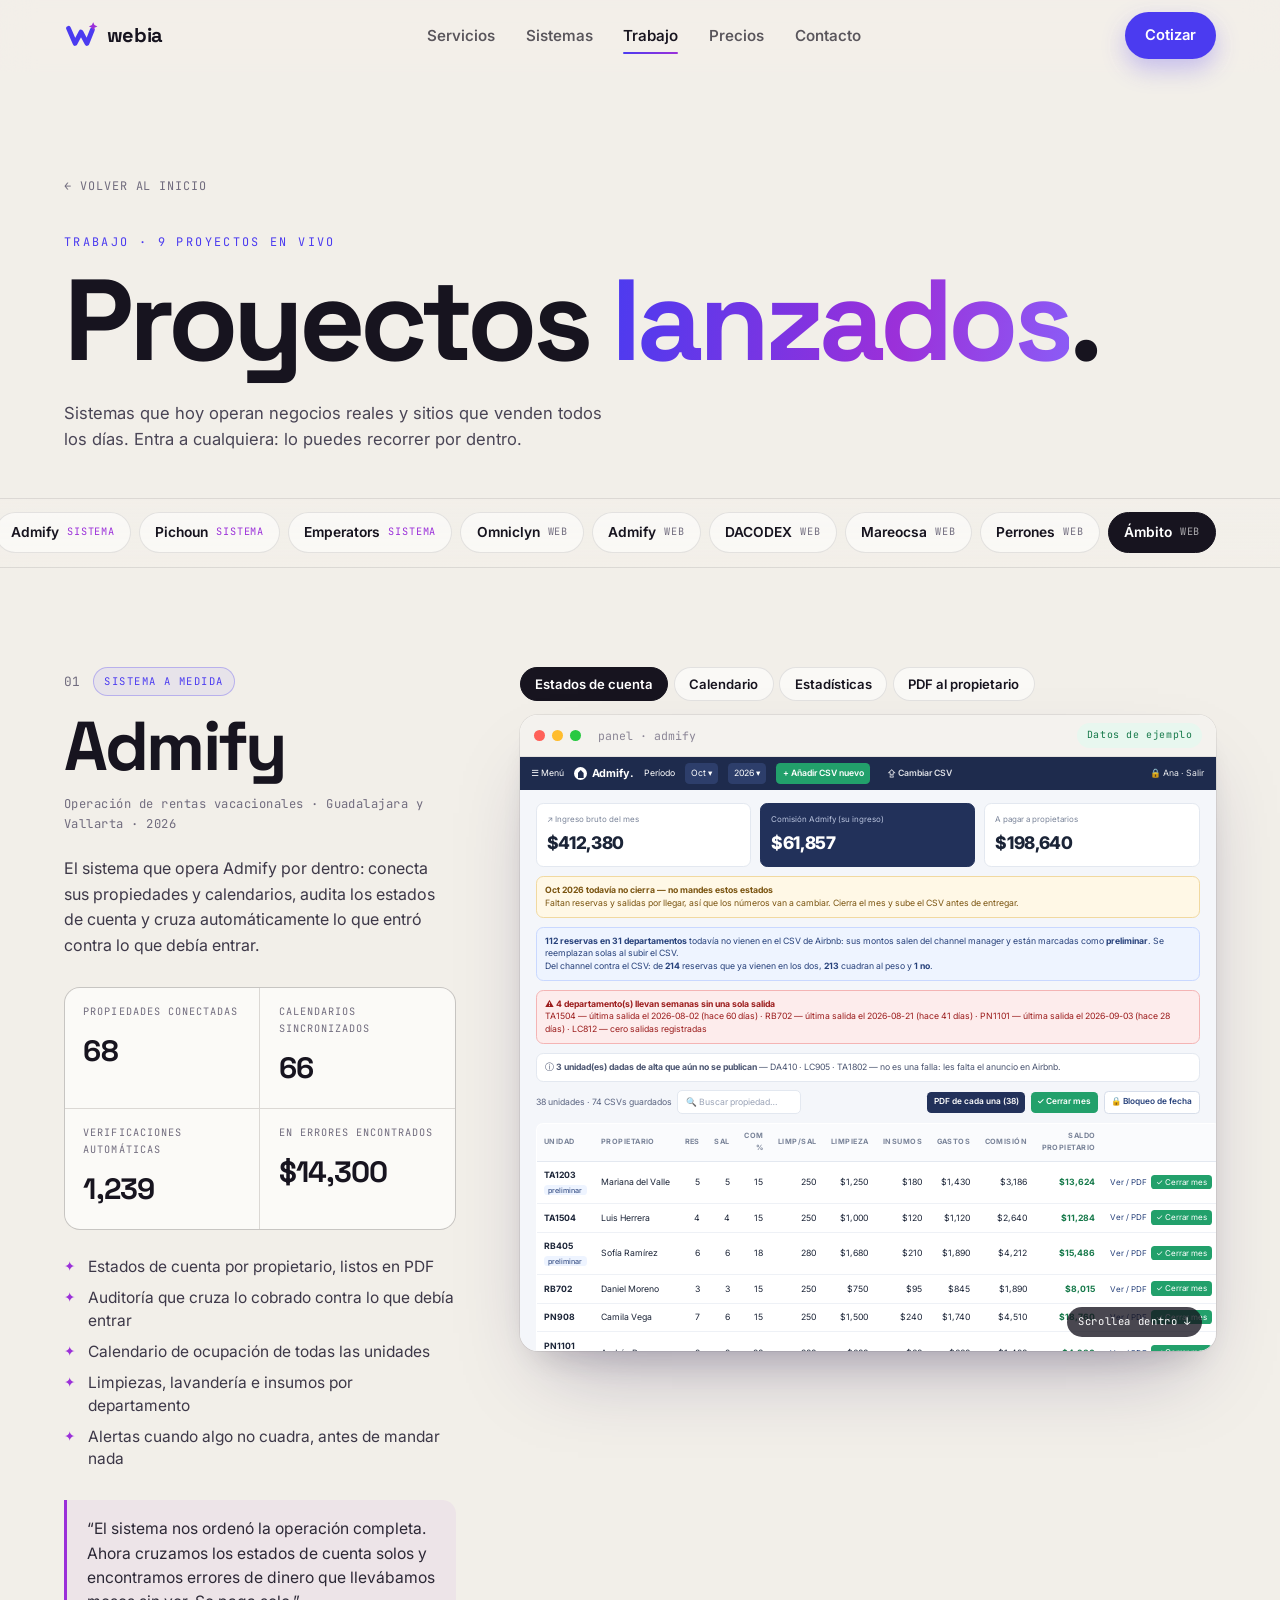
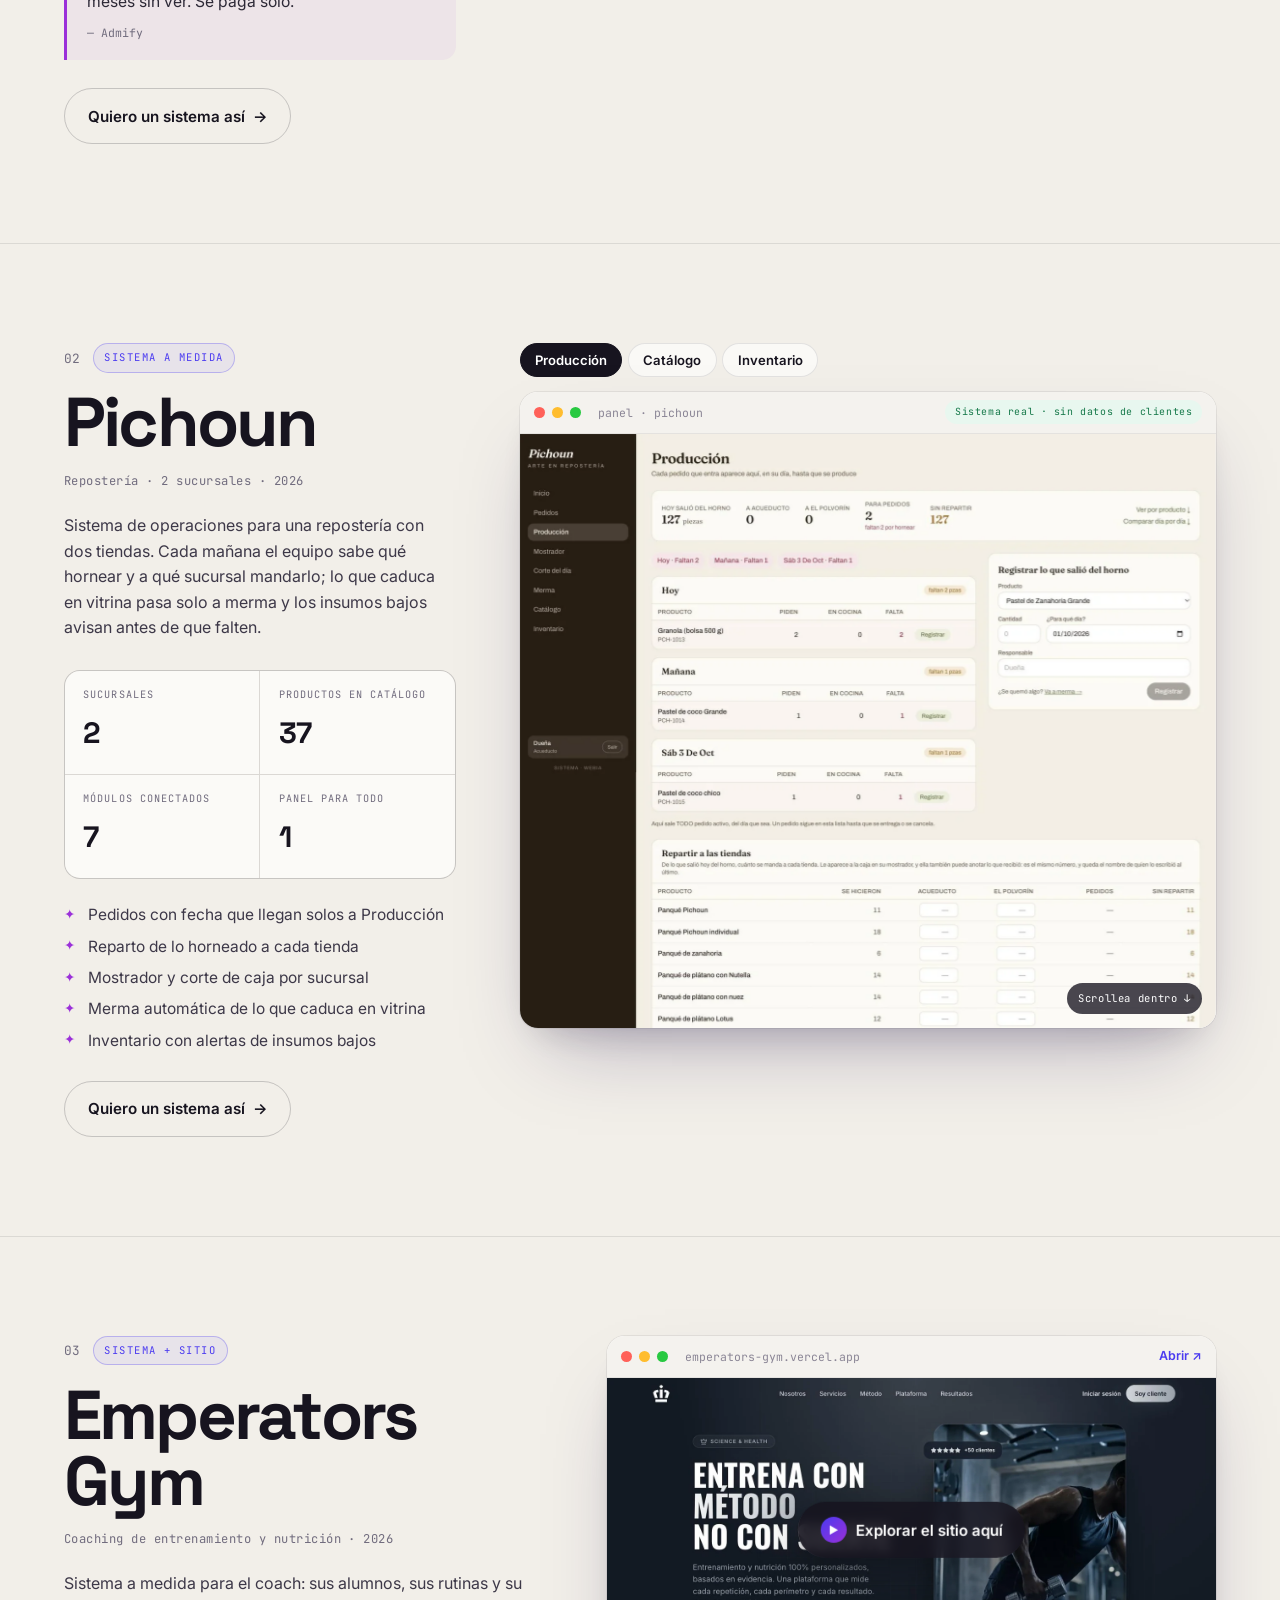
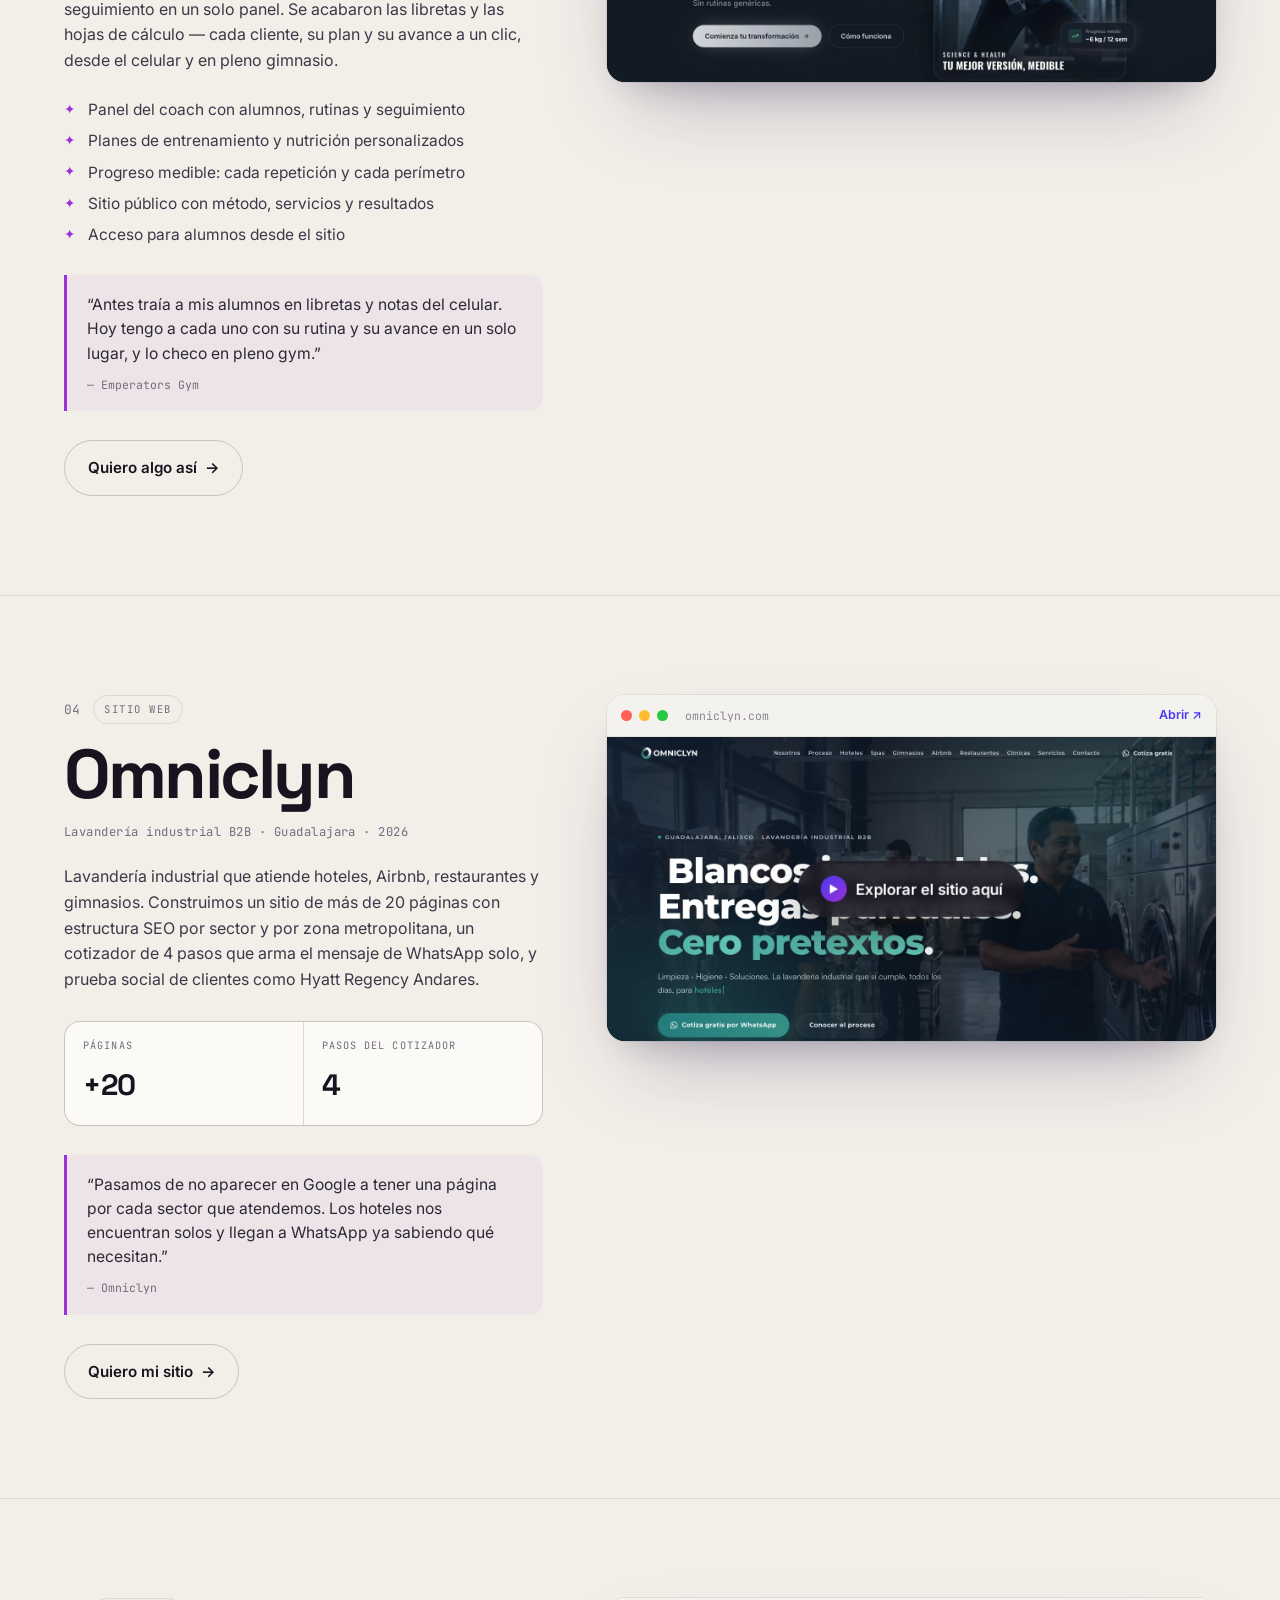
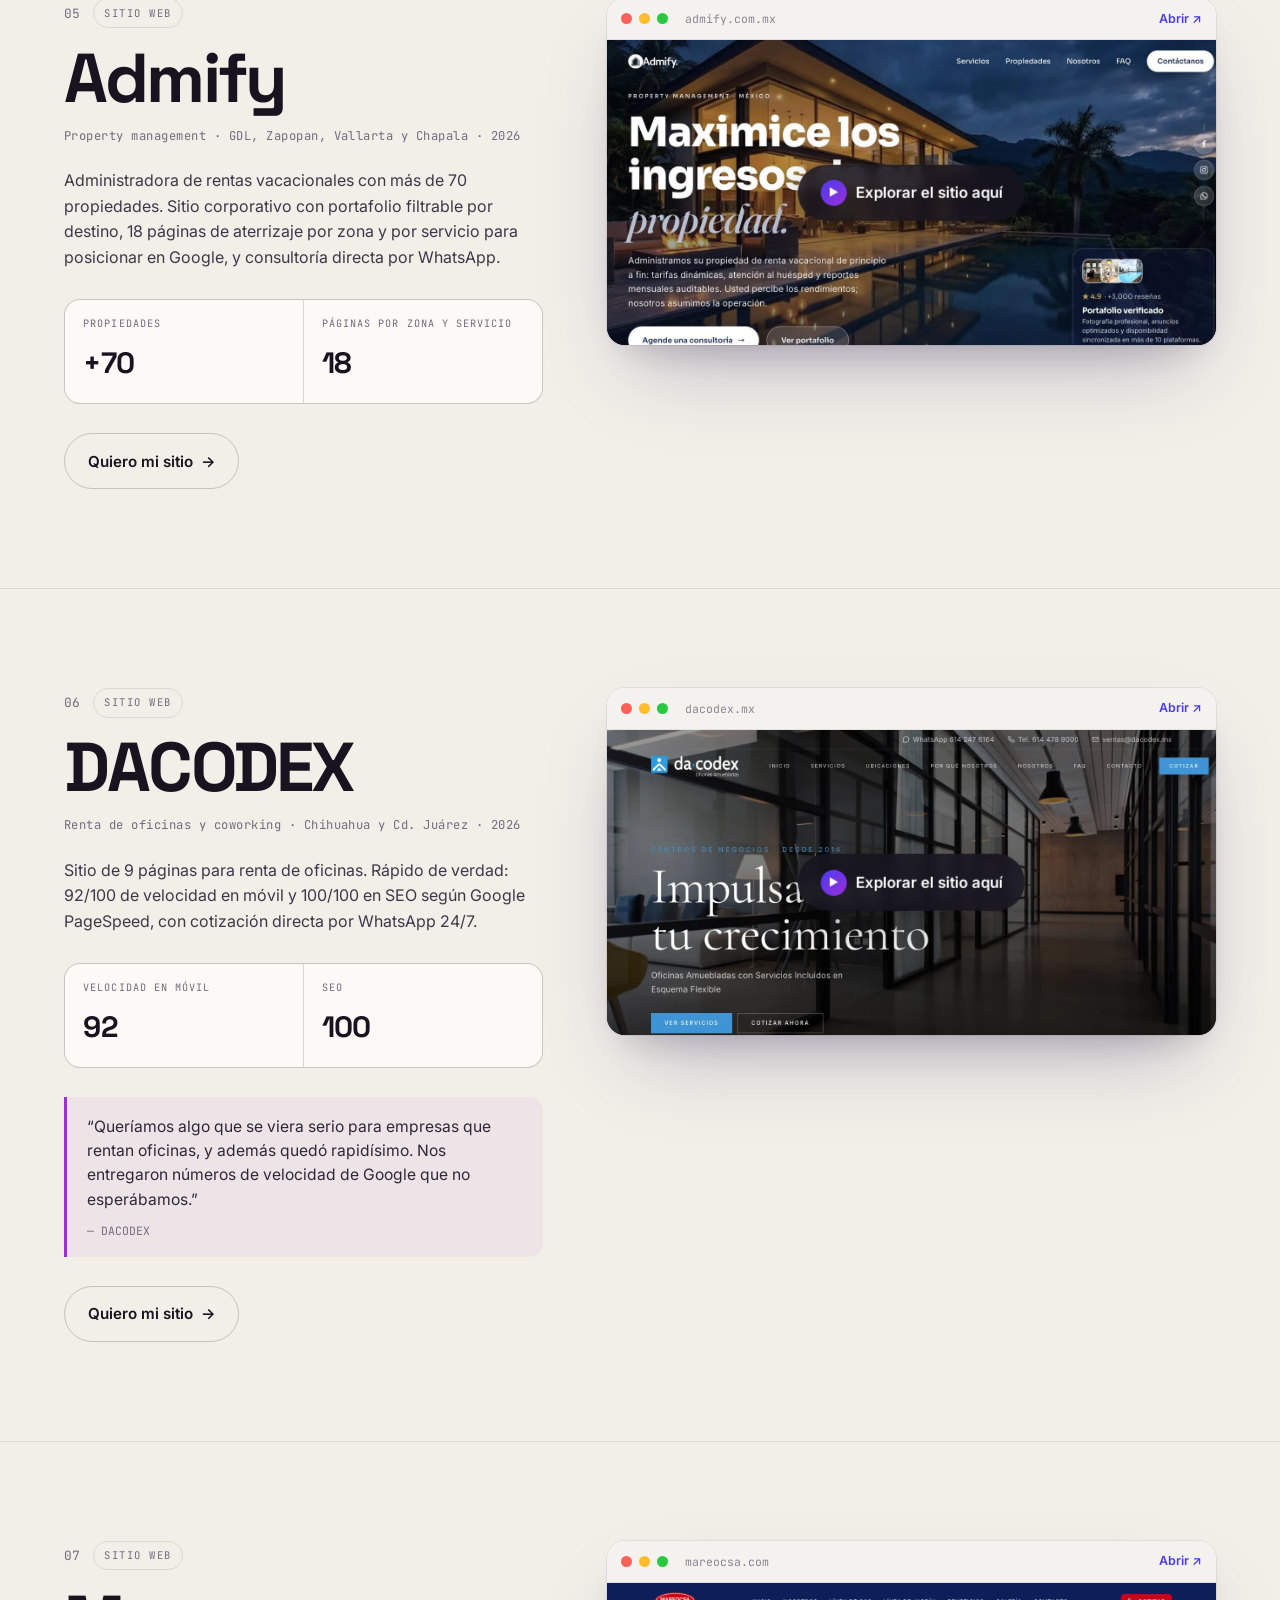
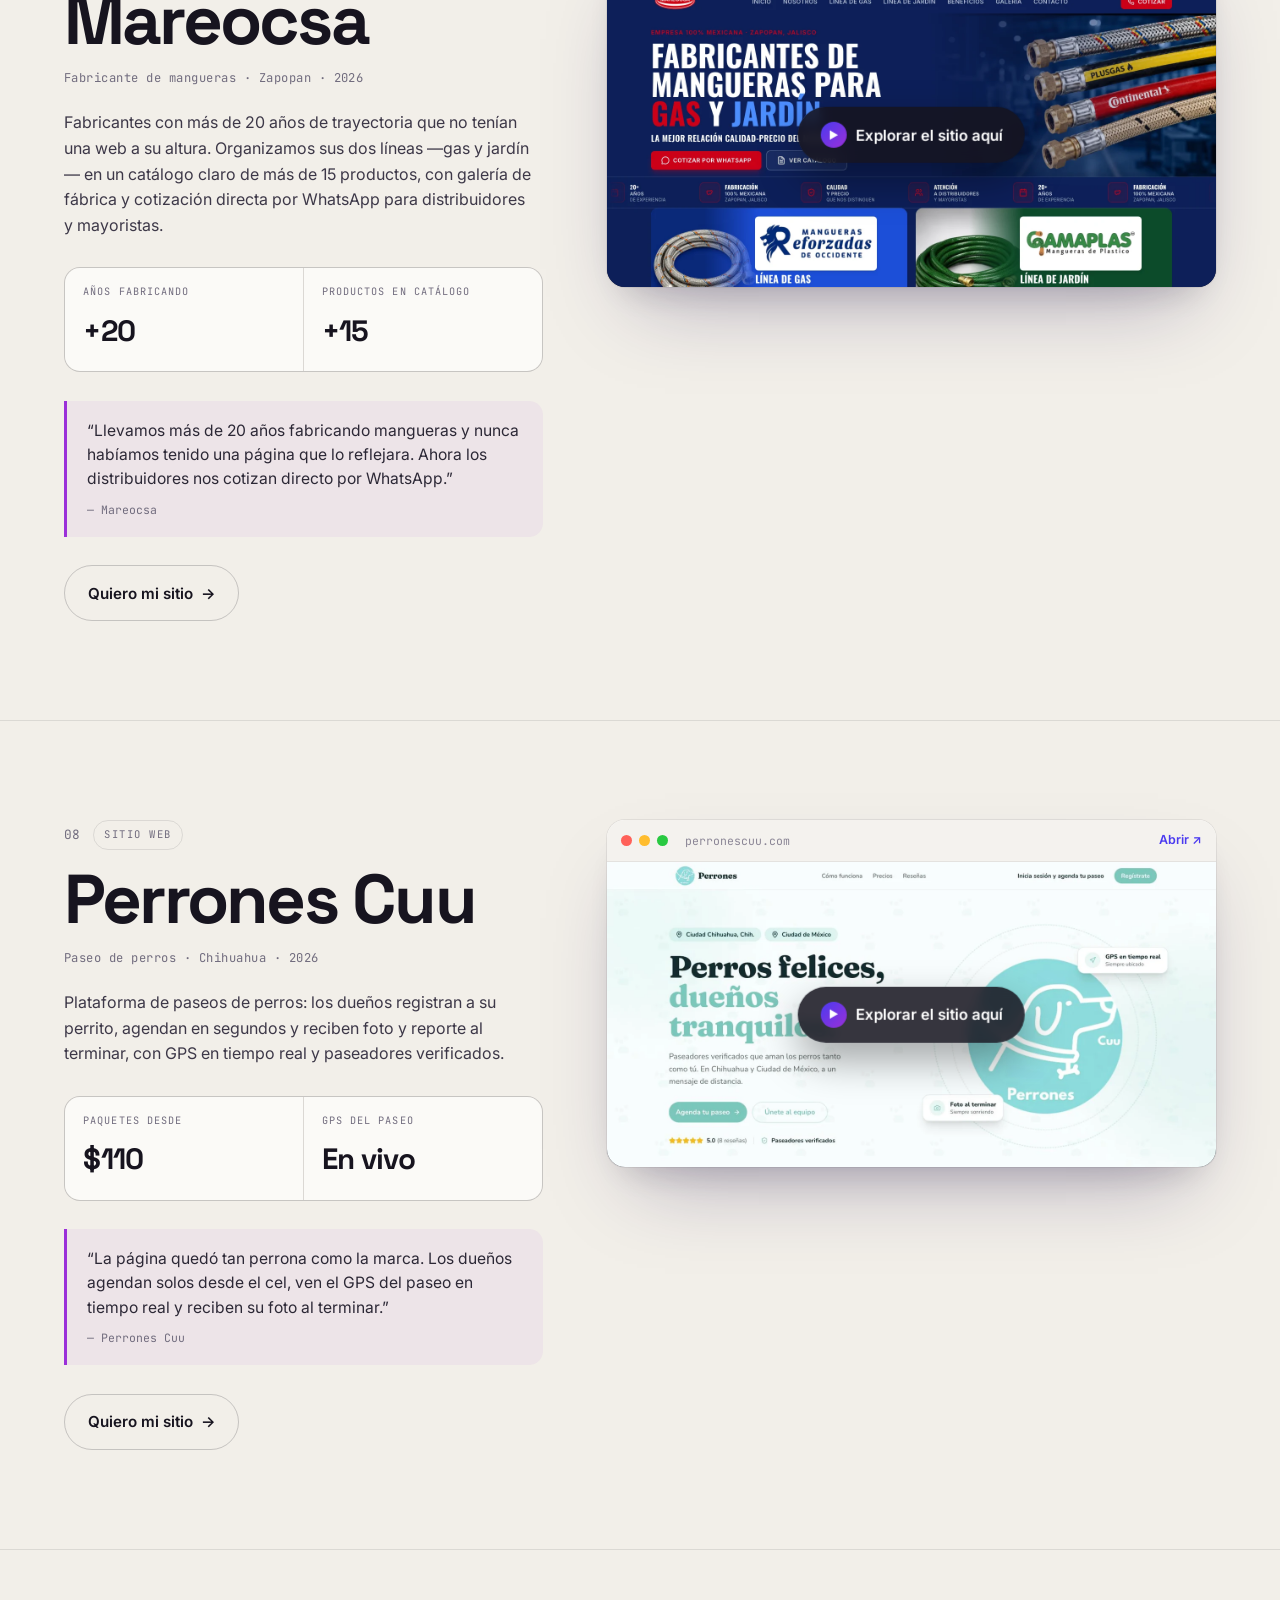
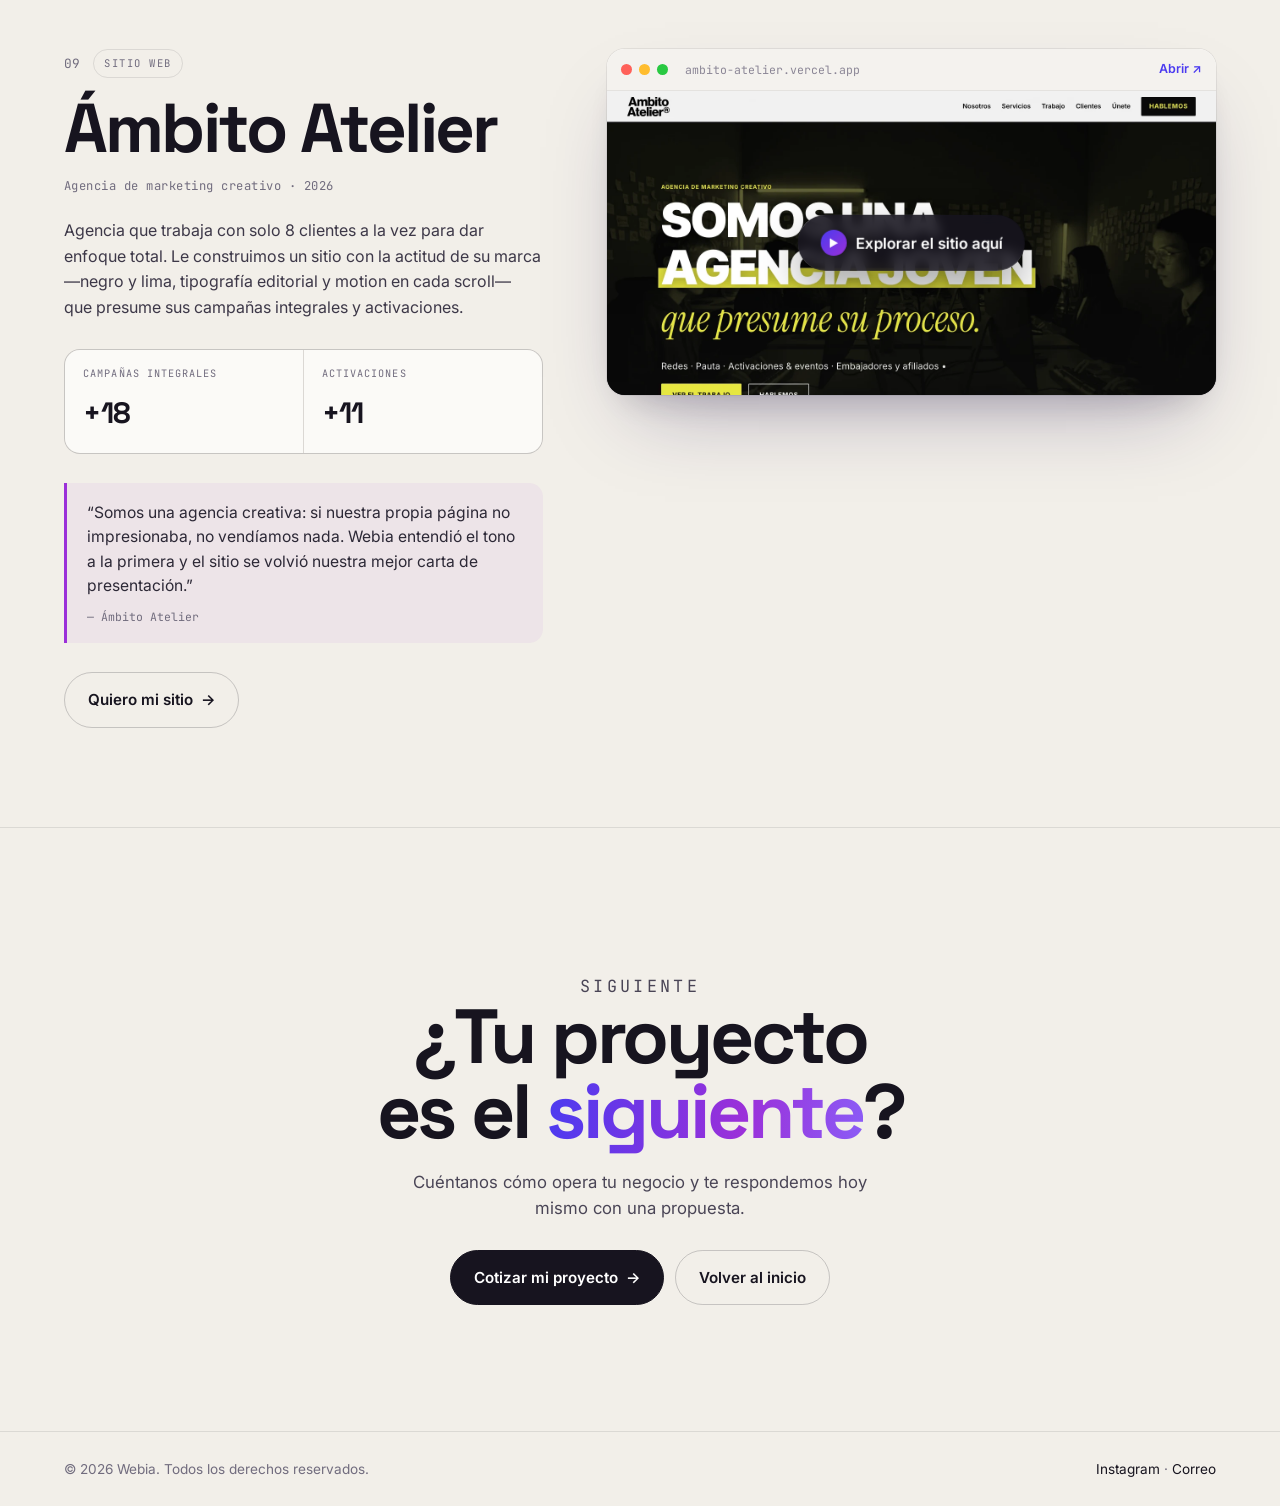
==== commit 2ac239b0: "proyectos: panel de Admify mas amplio y sin cortes; preview de Admify con el panel (datos de ejemplo" ====
--- a/proyectos.html
+++ b/proyectos.html
@@ -10,7 +10,7 @@
   <link rel="preconnect" href="https://fonts.gstatic.com" crossorigin>
   <link rel="stylesheet" href="https://fonts.googleapis.com/css2?family=Space+Grotesk:wght@400;500;600;700&amp;family=Inter:wght@400;500;600&amp;family=JetBrains+Mono:wght@400;500&amp;display=swap">
   <link rel="stylesheet" href="styles.css?v=20260930a">
-  <link rel="stylesheet" href="proyectos.css?v=20261001a">
+  <link rel="stylesheet" href="proyectos.css?v=20261001b">
   <script>
     /* el nombre del proyecto "vuela" desde la lista de la principal hasta aquí */
     (function(){ var h=(location.hash||'').replace('#',''); if(/^[a-z-]+$/.test(h)){ document.write('<style>#'+h+' .pj-name{view-transition-name:pj-title}</style>'); } })();
@@ -55,7 +55,7 @@
   </nav>
 
   <!-- ============ 01 ADMIFY · SISTEMA ============ -->
-  <article class="pj" id="admify" data-pj>
+  <article class="pj wide" id="admify" data-pj>
     <div class="pj-info">
       <div class="pj-top"><span class="pj-n">01</span><span class="pj-type sys">Sistema a medida</span></div>
       <h2 class="pj-name">Admify</h2>
@@ -98,7 +98,7 @@
   </article>
 
   <!-- ============ 02 PICHOUN · SISTEMA ============ -->
-  <article class="pj" id="pichoun" data-pj>
+  <article class="pj wide" id="pichoun" data-pj>
     <div class="pj-info">
       <div class="pj-top"><span class="pj-n">02</span><span class="pj-type sys">Sistema a medida</span></div>
       <h2 class="pj-name">Pichoun</h2>
@@ -332,6 +332,6 @@
 </footer>
 
 <script defer src="lenis.min.js?v=20261001c"></script>
-<script defer src="proyectos.js?v=20261001a"></script>
+<script defer src="proyectos.js?v=20261001b"></script>
 </body>
 </html>
--- a/proyectos.css
+++ b/proyectos.css
@@ -106,6 +106,7 @@
   border-bottom:1px solid var(--line);
   scroll-margin-top:118px;
 }
+.pj.wide{ grid-template-columns:minmax(0,.72fr) minmax(0,1.28fr); }
 .pj-info{ position:sticky; top:150px; }
 .pj-top{ display:flex; align-items:center; gap:.8rem; margin-bottom:1.1rem; }
 .pj-n{ font-family:"JetBrains Mono",monospace; font-size:.8rem; color:var(--mute); }
@@ -248,7 +249,8 @@
 /* ============================================================
    MOCK DEL SISTEMA DE ADMIFY (datos 100% inventados)
    ============================================================ */
-.am{ font-family:Inter,system-ui,sans-serif; color:#1B2437; background:#F4F6FA; font-size:13px; min-width:760px; }
+.am{ font-family:Inter,system-ui,sans-serif; color:#1B2437; background:#F4F6FA; font-size:13px; width:960px; }
+.pj-screen{ overflow-x:hidden; }
 .am-app{ height:46px; display:flex; align-items:center; gap:14px; padding:0 16px; background:#1E2B4D; color:#fff; font-size:12px; }
 .am-app .am-logo{ display:flex; align-items:center; gap:6px; font-weight:700; font-size:15px; letter-spacing:-.01em; }
 .am-app .am-logo i{ width:18px; height:18px; border-radius:50%; background:#fff; display:inline-block; position:relative; }
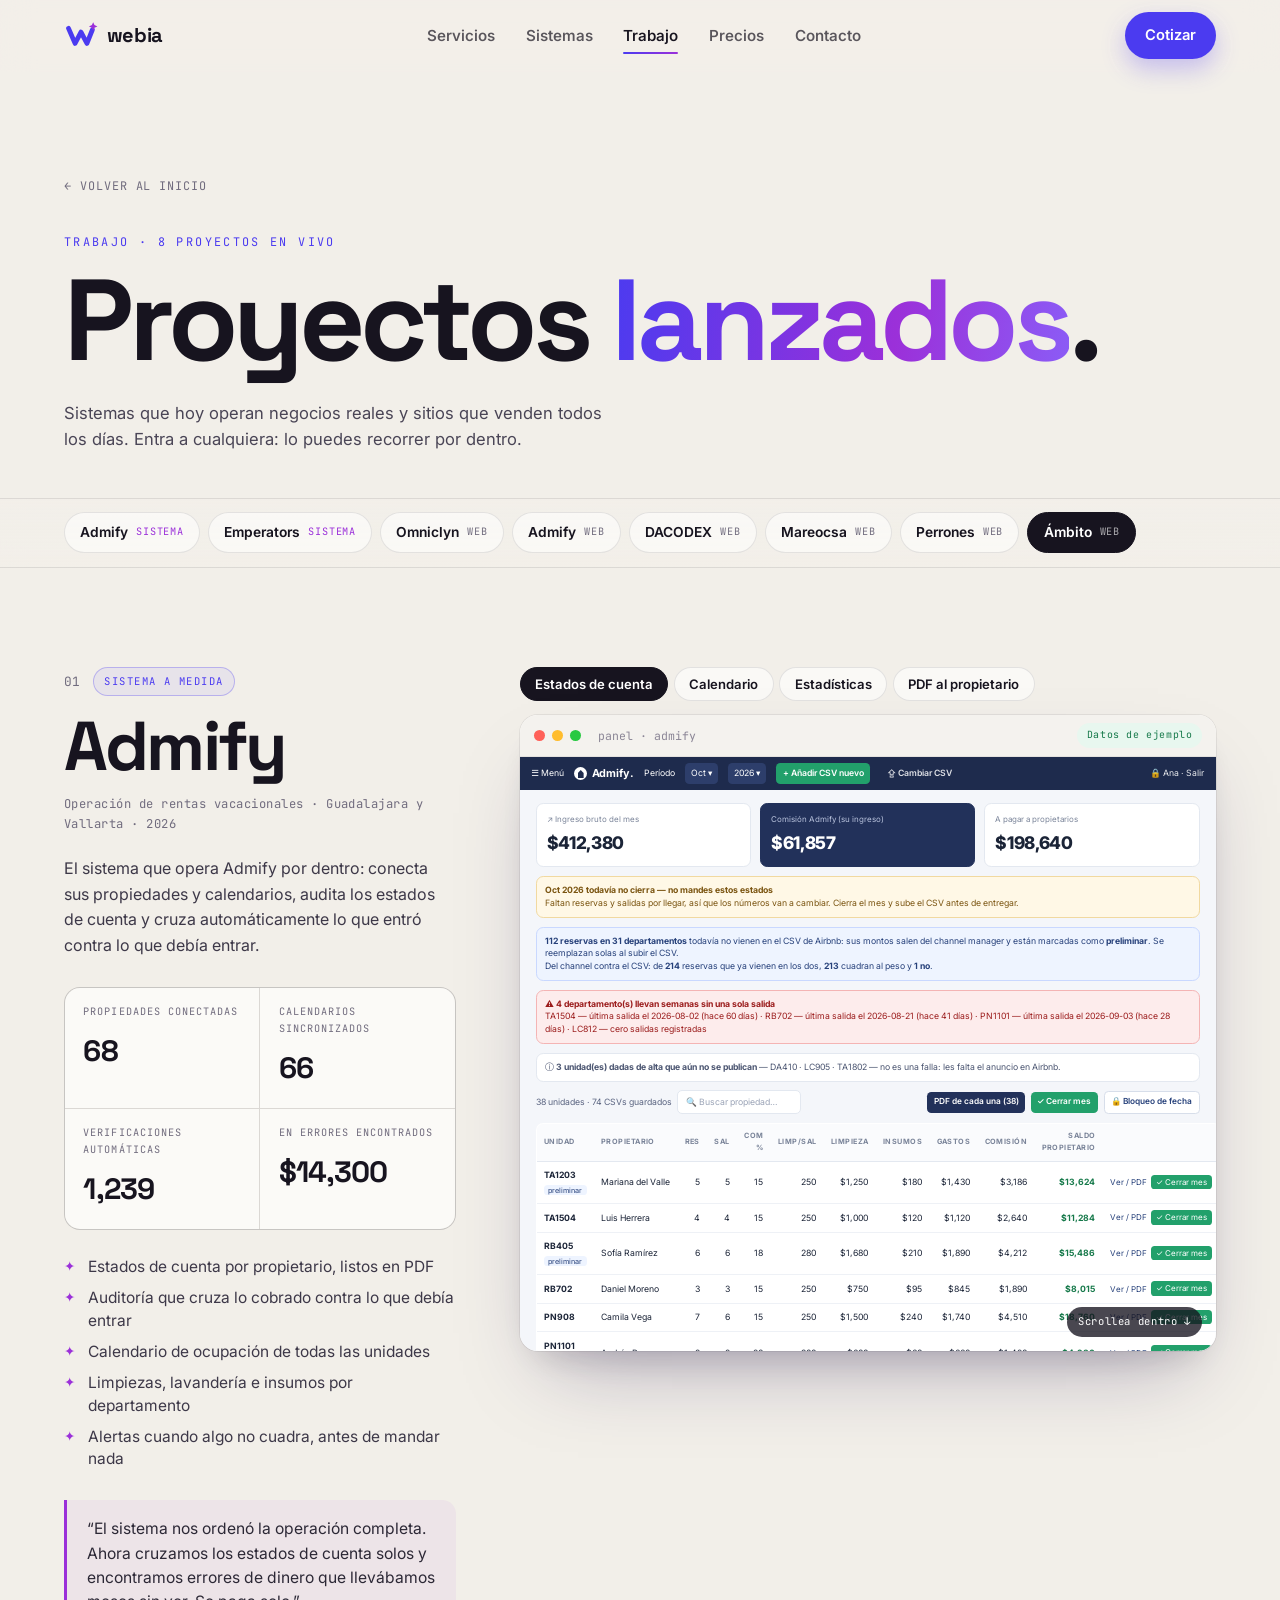
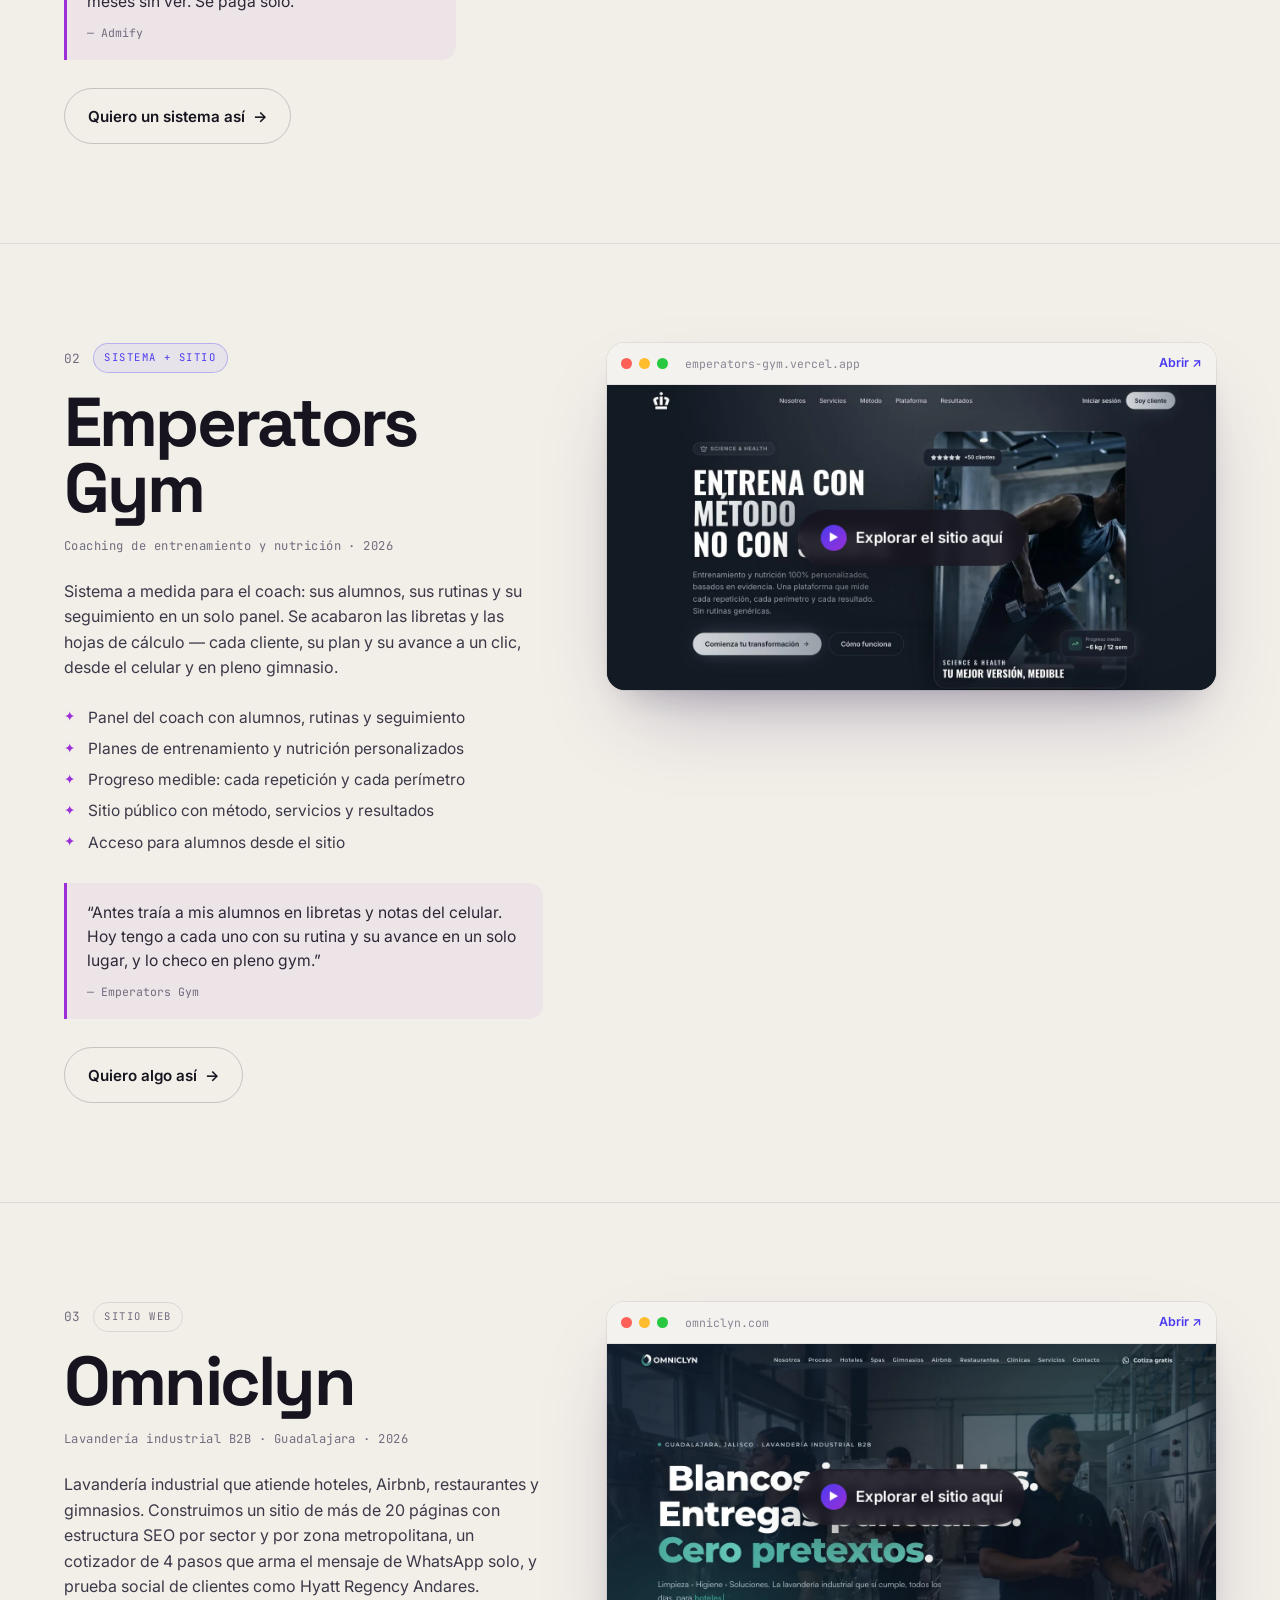
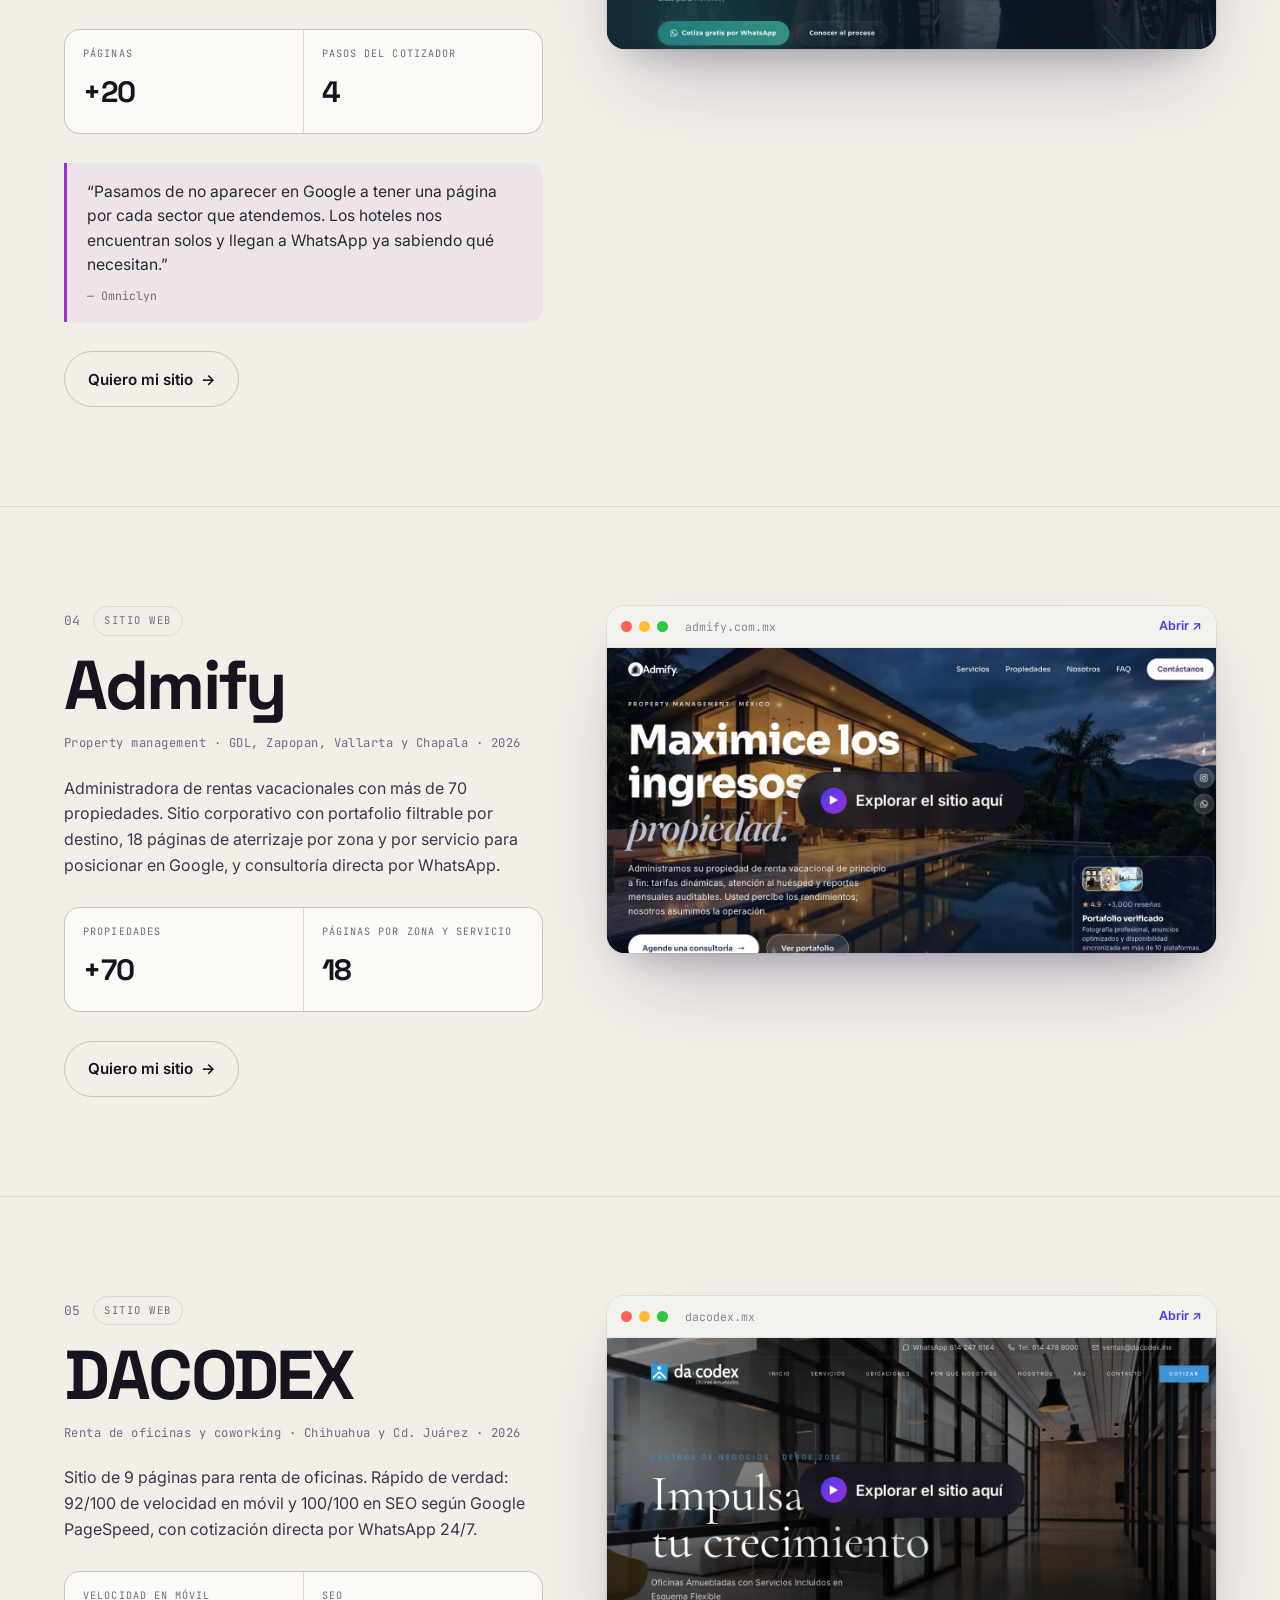
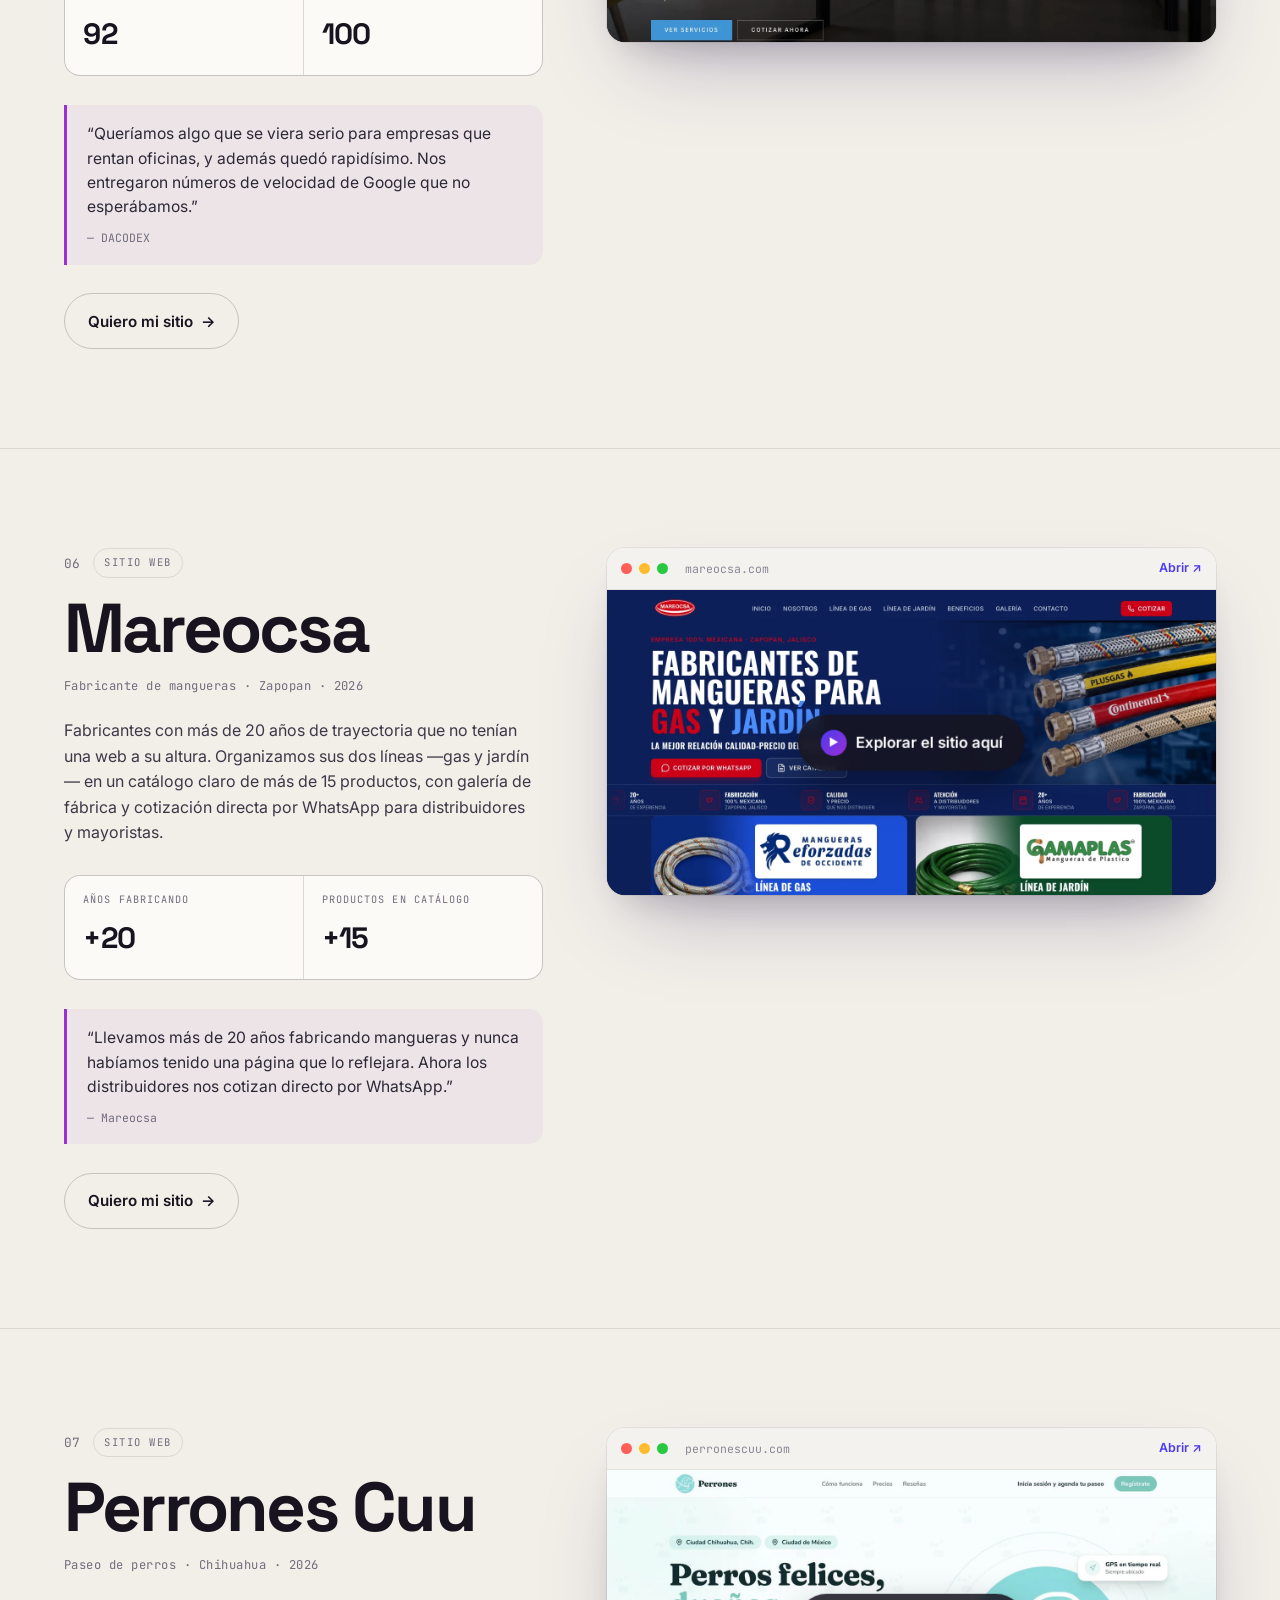
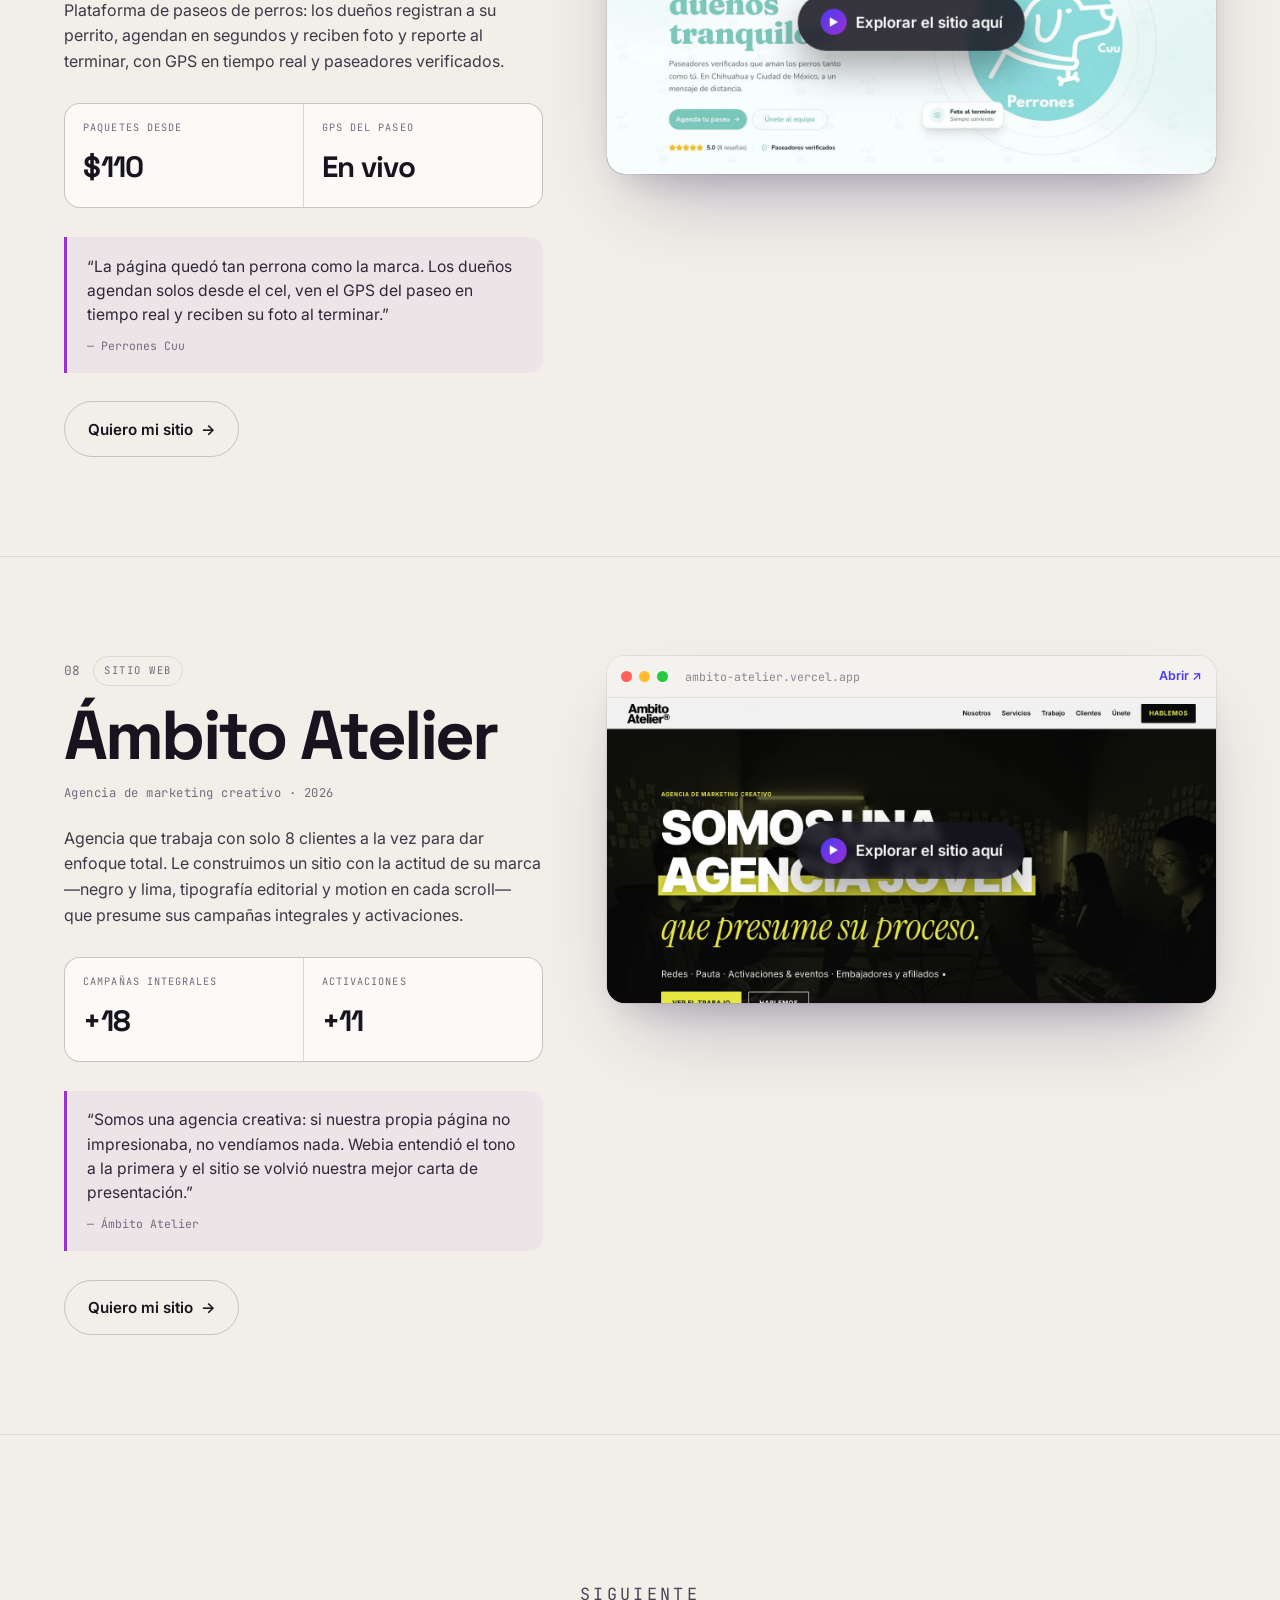
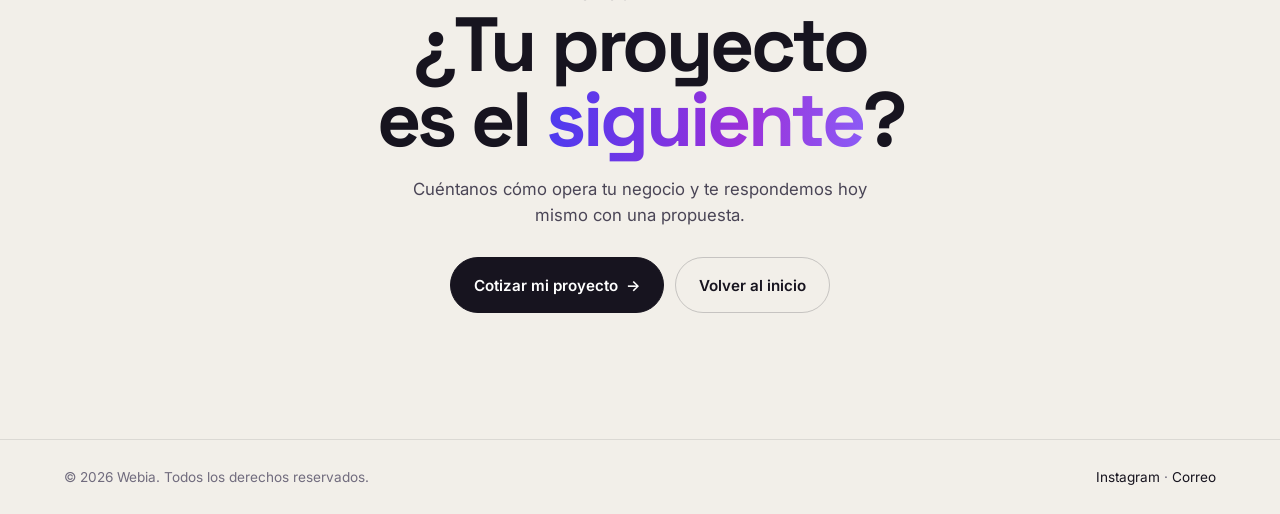
==== commit ed990ba8: "retirar Pichoun del sitio (NDA)" ====
--- a/proyectos.html
+++ b/proyectos.html
@@ -1,13 +1,12 @@
 <!DOCTYPE html>
-<html lang="es">
-<head>
+<html lang="es"><head>
   <meta charset="UTF-8">
   <meta name="viewport" content="width=device-width, initial-scale=1.0">
   <title>Proyectos lanzados — Webia</title>
   <meta name="description" content="Sistemas que operan negocios reales y sitios que venden: conoce por dentro los proyectos de Webia.">
   <link rel="icon" type="image/svg+xml" href="favicon.svg">
   <link rel="preconnect" href="https://fonts.googleapis.com">
-  <link rel="preconnect" href="https://fonts.gstatic.com" crossorigin>
+  <link rel="preconnect" href="https://fonts.gstatic.com" crossorigin="">
   <link rel="stylesheet" href="https://fonts.googleapis.com/css2?family=Space+Grotesk:wght@400;500;600;700&amp;family=Inter:wght@400;500;600&amp;family=JetBrains+Mono:wght@400;500&amp;display=swap">
   <link rel="stylesheet" href="styles.css?v=20260930a">
   <link rel="stylesheet" href="proyectos.css?v=20261001b">
@@ -18,9 +17,9 @@
 </head>
 <body class="pg-pj">
 
-<header class="pj-nav" data-pj-nav>
+<header class="pj-nav" data-pj-nav="">
   <a class="pj-brand" href="/" aria-label="Webia — inicio">
-    <svg viewBox="0 0 120 100" aria-hidden="true"><path d="M16 26 L39 79 L60 39 L81 79 L100 31" fill="none" stroke="#4B3BF0" stroke-width="17" stroke-linecap="round" stroke-linejoin="round"/><path d="M103 4 L107.5 14.5 L118 19 L107.5 23.5 L103 34 L98.5 23.5 L88 19 L98.5 14.5 Z" fill="#9B30D9"/></svg>
+    <svg viewBox="0 0 120 100" aria-hidden="true"><path d="M16 26 L39 79 L60 39 L81 79 L100 31" fill="none" stroke="#4B3BF0" stroke-width="17" stroke-linecap="round" stroke-linejoin="round"></path><path d="M103 4 L107.5 14.5 L118 19 L107.5 23.5 L103 34 L98.5 23.5 L88 19 L98.5 14.5 Z" fill="#9B30D9"></path></svg>
     <span>webia</span>
   </a>
   <nav class="pj-links" aria-label="Principal">
@@ -37,14 +36,14 @@
 
   <section class="pj-hero">
     <a class="pj-back" href="/#trabajo">← Volver al inicio</a>
-    <p class="pj-eyebrow">Trabajo · 9 proyectos en vivo</p>
+    <p class="pj-eyebrow">Trabajo · 8 proyectos en vivo</p>
     <h1 class="pj-h1">Proyectos <span class="gr">lanzados</span>.</h1>
     <p class="pj-intro">Sistemas que hoy operan negocios reales y sitios que venden todos los días. Entra a cualquiera: lo puedes recorrer por dentro.</p>
   </section>
 
-  <nav class="pj-index" aria-label="Proyectos" data-pj-index>
+  <nav class="pj-index" aria-label="Proyectos" data-pj-index="">
     <a href="#admify"><b>Admify</b><i class="sys">Sistema</i></a>
-    <a href="#pichoun"><b>Pichoun</b><i class="sys">Sistema</i></a>
+    
     <a href="#emperators"><b>Emperators</b><i class="sys">Sistema</i></a>
     <a href="#omniclyn"><b>Omniclyn</b><i>Web</i></a>
     <a href="#admify-web"><b>Admify</b><i>Web</i></a>
@@ -55,7 +54,7 @@
   </nav>
 
   <!-- ============ 01 ADMIFY · SISTEMA ============ -->
-  <article class="pj wide" id="admify" data-pj>
+  <article class="pj wide" id="admify" data-pj="">
     <div class="pj-info">
       <div class="pj-top"><span class="pj-n">01</span><span class="pj-type sys">Sistema a medida</span></div>
       <h2 class="pj-name">Admify</h2>
@@ -78,7 +77,7 @@
       <a class="pj-cta" href="/#contacto">Quiero un sistema así <span>→</span></a>
     </div>
     <div class="pj-media">
-      <div class="pj-tabs" role="tablist" data-pj-tabs>
+      <div class="pj-tabs" role="tablist" data-pj-tabs="">
         <button role="tab" class="on">Estados de cuenta</button>
         <button role="tab">Calendario</button>
         <button role="tab">Estadísticas</button>
@@ -86,7 +85,7 @@
       </div>
       <div class="pj-win">
         <div class="pj-bar"><i></i><i></i><i></i><span>panel · admify</span><em>Datos de ejemplo</em></div>
-        <div class="pj-screen" data-lenis-prevent tabindex="0" data-pj-screen>
+        <div class="pj-screen" data-lenis-prevent="" tabindex="0" data-pj-screen="">
           <div class="pj-pane on" data-admify="cuentas"></div>
           <div class="pj-pane" data-admify="calendario"></div>
           <div class="pj-pane" data-admify="stats"></div>
@@ -97,50 +96,13 @@
     </div>
   </article>
 
-  <!-- ============ 02 PICHOUN · SISTEMA ============ -->
-  <article class="pj wide" id="pichoun" data-pj>
-    <div class="pj-info">
-      <div class="pj-top"><span class="pj-n">02</span><span class="pj-type sys">Sistema a medida</span></div>
-      <h2 class="pj-name">Pichoun</h2>
-      <p class="pj-meta">Repostería · 2 sucursales · 2026</p>
-      <p class="pj-lead">Sistema de operaciones para una repostería con dos tiendas. Cada mañana el equipo sabe qué hornear y a qué sucursal mandarlo; lo que caduca en vitrina pasa solo a merma y los insumos bajos avisan antes de que falten.</p>
-      <dl class="pj-stats">
-        <div><dt>Sucursales</dt><dd>2</dd></div>
-        <div><dt>Productos en catálogo</dt><dd>37</dd></div>
-        <div><dt>Módulos conectados</dt><dd>7</dd></div>
-        <div><dt>Panel para todo</dt><dd>1</dd></div>
-      </dl>
-      <ul class="pj-feats">
-        <li>Pedidos con fecha que llegan solos a Producción</li>
-        <li>Reparto de lo horneado a cada tienda</li>
-        <li>Mostrador y corte de caja por sucursal</li>
-        <li>Merma automática de lo que caduca en vitrina</li>
-        <li>Inventario con alertas de insumos bajos</li>
-      </ul>
-      <a class="pj-cta" href="/#contacto">Quiero un sistema así <span>→</span></a>
-    </div>
-    <div class="pj-media">
-      <div class="pj-tabs" role="tablist" data-pj-tabs>
-        <button role="tab" class="on">Producción</button>
-        <button role="tab">Catálogo</button>
-        <button role="tab">Inventario</button>
-      </div>
-      <div class="pj-win">
-        <div class="pj-bar"><i></i><i></i><i></i><span>panel · pichoun</span><em>Sistema real · sin datos de clientes</em></div>
-        <div class="pj-screen" data-lenis-prevent tabindex="0" data-pj-screen>
-          <div class="pj-pane on"><img src="pj-pichoun-produccion.webp" alt="Producción del día en el sistema de Pichoun" loading="lazy" decoding="async" width="1440" height="1422"></div>
-          <div class="pj-pane"><img src="pj-pichoun-catalogo.webp" alt="Catálogo de productos en el sistema de Pichoun" loading="lazy" decoding="async" width="1440" height="1422"></div>
-          <div class="pj-pane"><img src="pj-pichoun-inventario.webp" alt="Inventario de insumos en el sistema de Pichoun" loading="lazy" decoding="async" width="1440" height="1422"></div>
-        </div>
-        <span class="pj-hint">Scrollea dentro ↓</span>
-      </div>
-    </div>
-  </article>
+  
+  
 
   <!-- ============ 03 EMPERATORS · SISTEMA + WEB ============ -->
-  <article class="pj" id="emperators" data-pj>
-    <div class="pj-info">
-      <div class="pj-top"><span class="pj-n">03</span><span class="pj-type sys">Sistema + sitio</span></div>
+  <article class="pj" id="emperators" data-pj="">
+    <div class="pj-info">
+      <div class="pj-top"><span class="pj-n">02</span><span class="pj-type sys">Sistema + sitio</span></div>
       <h2 class="pj-name">Emperators Gym</h2>
       <p class="pj-meta">Coaching de entrenamiento y nutrición · 2026</p>
       <p class="pj-lead">Sistema a medida para el coach: sus alumnos, sus rutinas y su seguimiento en un solo panel. Se acabaron las libretas y las hojas de cálculo — cada cliente, su plan y su avance a un clic, desde el celular y en pleno gimnasio.</p>
@@ -166,9 +128,9 @@
   </article>
 
   <!-- ============ 04 OMNICLYN · WEB ============ -->
-  <article class="pj" id="omniclyn" data-pj>
-    <div class="pj-info">
-      <div class="pj-top"><span class="pj-n">04</span><span class="pj-type">Sitio web</span></div>
+  <article class="pj" id="omniclyn" data-pj="">
+    <div class="pj-info">
+      <div class="pj-top"><span class="pj-n">03</span><span class="pj-type">Sitio web</span></div>
       <h2 class="pj-name">Omniclyn</h2>
       <p class="pj-meta">Lavandería industrial B2B · Guadalajara · 2026</p>
       <p class="pj-lead">Lavandería industrial que atiende hoteles, Airbnb, restaurantes y gimnasios. Construimos un sitio de más de 20 páginas con estructura SEO por sector y por zona metropolitana, un cotizador de 4 pasos que arma el mensaje de WhatsApp solo, y prueba social de clientes como Hyatt Regency Andares.</p>
@@ -191,9 +153,9 @@
   </article>
 
   <!-- ============ 05 ADMIFY · WEB ============ -->
-  <article class="pj" id="admify-web" data-pj>
-    <div class="pj-info">
-      <div class="pj-top"><span class="pj-n">05</span><span class="pj-type">Sitio web</span></div>
+  <article class="pj" id="admify-web" data-pj="">
+    <div class="pj-info">
+      <div class="pj-top"><span class="pj-n">04</span><span class="pj-type">Sitio web</span></div>
       <h2 class="pj-name">Admify</h2>
       <p class="pj-meta">Property management · GDL, Zapopan, Vallarta y Chapala · 2026</p>
       <p class="pj-lead">Administradora de rentas vacacionales con más de 70 propiedades. Sitio corporativo con portafolio filtrable por destino, 18 páginas de aterrizaje por zona y por servicio para posicionar en Google, y consultoría directa por WhatsApp.</p>
@@ -215,9 +177,9 @@
   </article>
 
   <!-- ============ 06 DACODEX · WEB ============ -->
-  <article class="pj" id="dacodex" data-pj>
-    <div class="pj-info">
-      <div class="pj-top"><span class="pj-n">06</span><span class="pj-type">Sitio web</span></div>
+  <article class="pj" id="dacodex" data-pj="">
+    <div class="pj-info">
+      <div class="pj-top"><span class="pj-n">05</span><span class="pj-type">Sitio web</span></div>
       <h2 class="pj-name">DACODEX</h2>
       <p class="pj-meta">Renta de oficinas y coworking · Chihuahua y Cd. Juárez · 2026</p>
       <p class="pj-lead">Sitio de 9 páginas para renta de oficinas. Rápido de verdad: 92/100 de velocidad en móvil y 100/100 en SEO según Google PageSpeed, con cotización directa por WhatsApp 24/7.</p>
@@ -240,9 +202,9 @@
   </article>
 
   <!-- ============ 07 MAREOCSA · WEB ============ -->
-  <article class="pj" id="mareocsa" data-pj>
-    <div class="pj-info">
-      <div class="pj-top"><span class="pj-n">07</span><span class="pj-type">Sitio web</span></div>
+  <article class="pj" id="mareocsa" data-pj="">
+    <div class="pj-info">
+      <div class="pj-top"><span class="pj-n">06</span><span class="pj-type">Sitio web</span></div>
       <h2 class="pj-name">Mareocsa</h2>
       <p class="pj-meta">Fabricante de mangueras · Zapopan · 2026</p>
       <p class="pj-lead">Fabricantes con más de 20 años de trayectoria que no tenían una web a su altura. Organizamos sus dos líneas —gas y jardín— en un catálogo claro de más de 15 productos, con galería de fábrica y cotización directa por WhatsApp para distribuidores y mayoristas.</p>
@@ -265,9 +227,9 @@
   </article>
 
   <!-- ============ 08 PERRONES · WEB ============ -->
-  <article class="pj" id="perrones" data-pj>
-    <div class="pj-info">
-      <div class="pj-top"><span class="pj-n">08</span><span class="pj-type">Sitio web</span></div>
+  <article class="pj" id="perrones" data-pj="">
+    <div class="pj-info">
+      <div class="pj-top"><span class="pj-n">07</span><span class="pj-type">Sitio web</span></div>
       <h2 class="pj-name">Perrones Cuu</h2>
       <p class="pj-meta">Paseo de perros · Chihuahua · 2026</p>
       <p class="pj-lead">Plataforma de paseos de perros: los dueños registran a su perrito, agendan en segundos y reciben foto y reporte al terminar, con GPS en tiempo real y paseadores verificados.</p>
@@ -290,9 +252,9 @@
   </article>
 
   <!-- ============ 09 ÁMBITO · WEB ============ -->
-  <article class="pj" id="ambito" data-pj>
-    <div class="pj-info">
-      <div class="pj-top"><span class="pj-n">09</span><span class="pj-type">Sitio web</span></div>
+  <article class="pj" id="ambito" data-pj="">
+    <div class="pj-info">
+      <div class="pj-top"><span class="pj-n">08</span><span class="pj-type">Sitio web</span></div>
       <h2 class="pj-name">Ámbito Atelier</h2>
       <p class="pj-meta">Agencia de marketing creativo · 2026</p>
       <p class="pj-lead">Agencia que trabaja con solo 8 clientes a la vez para dar enfoque total. Le construimos un sitio con la actitud de su marca —negro y lima, tipografía editorial y motion en cada scroll— que presume sus campañas integrales y activaciones.</p>
@@ -331,7 +293,8 @@
   <span><a href="https://instagram.com/webia.s" target="_blank" rel="noopener">Instagram</a> · <a href="mailto:webiaservices@gmail.com">Correo</a></span>
 </footer>
 
-<script defer src="lenis.min.js?v=20261001c"></script>
-<script defer src="proyectos.js?v=20261001b"></script>
-</body>
-</html>
+<script defer="" src="lenis.min.js?v=20261001c"></script>
+<script defer="" src="proyectos.js?v=20261001b"></script>
+
+
+</body></html>
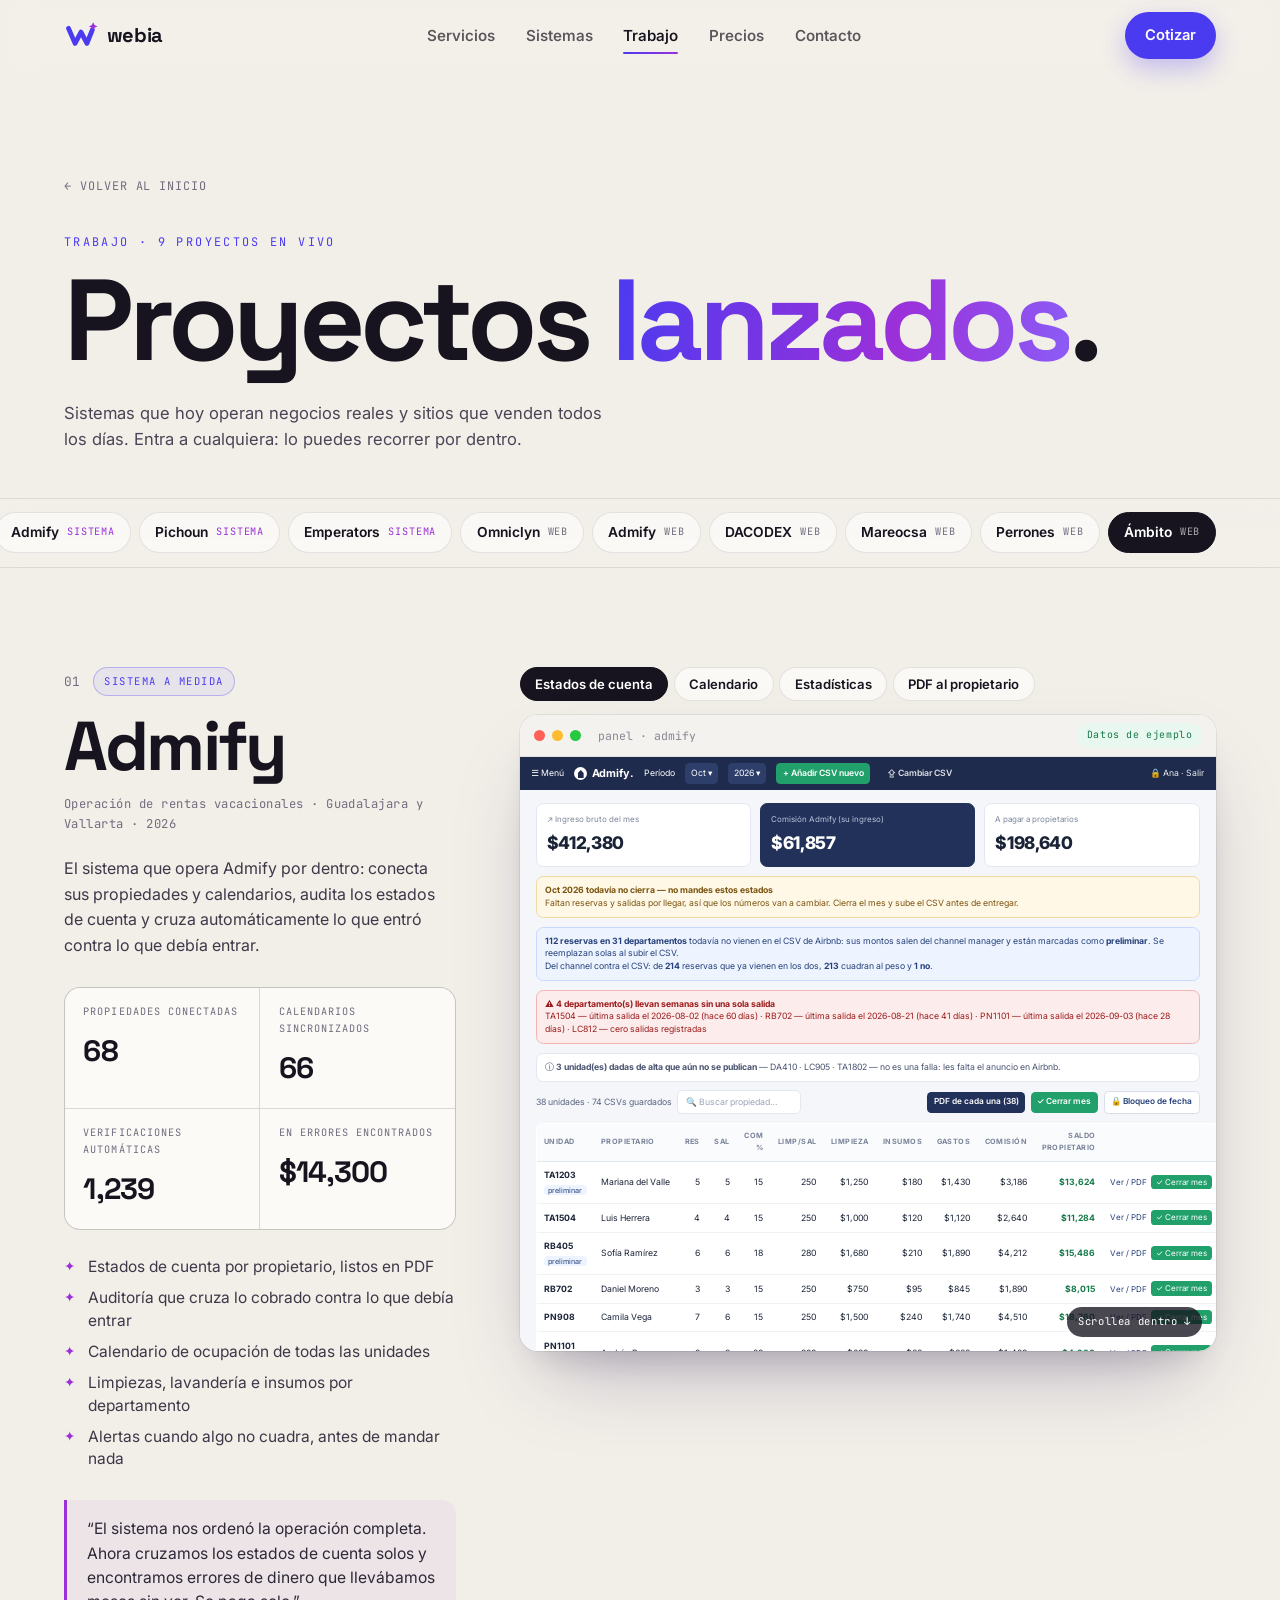
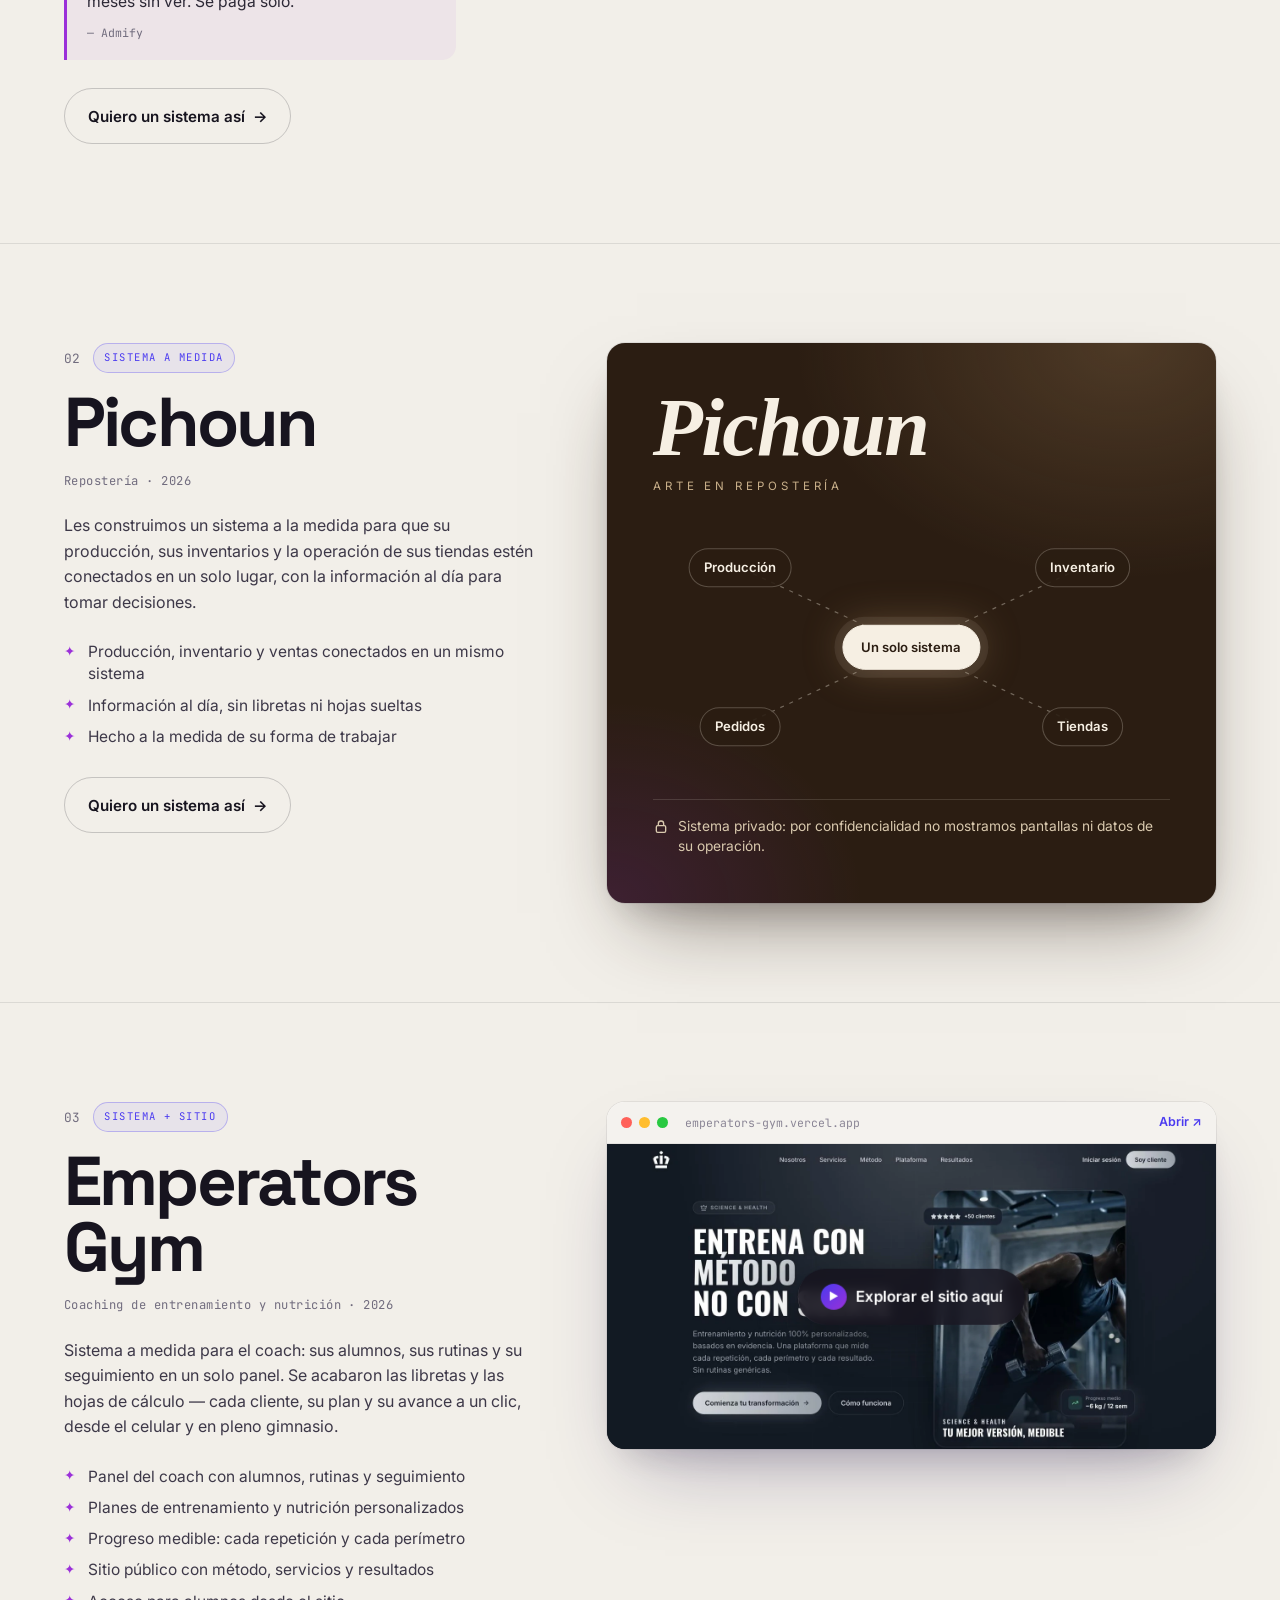
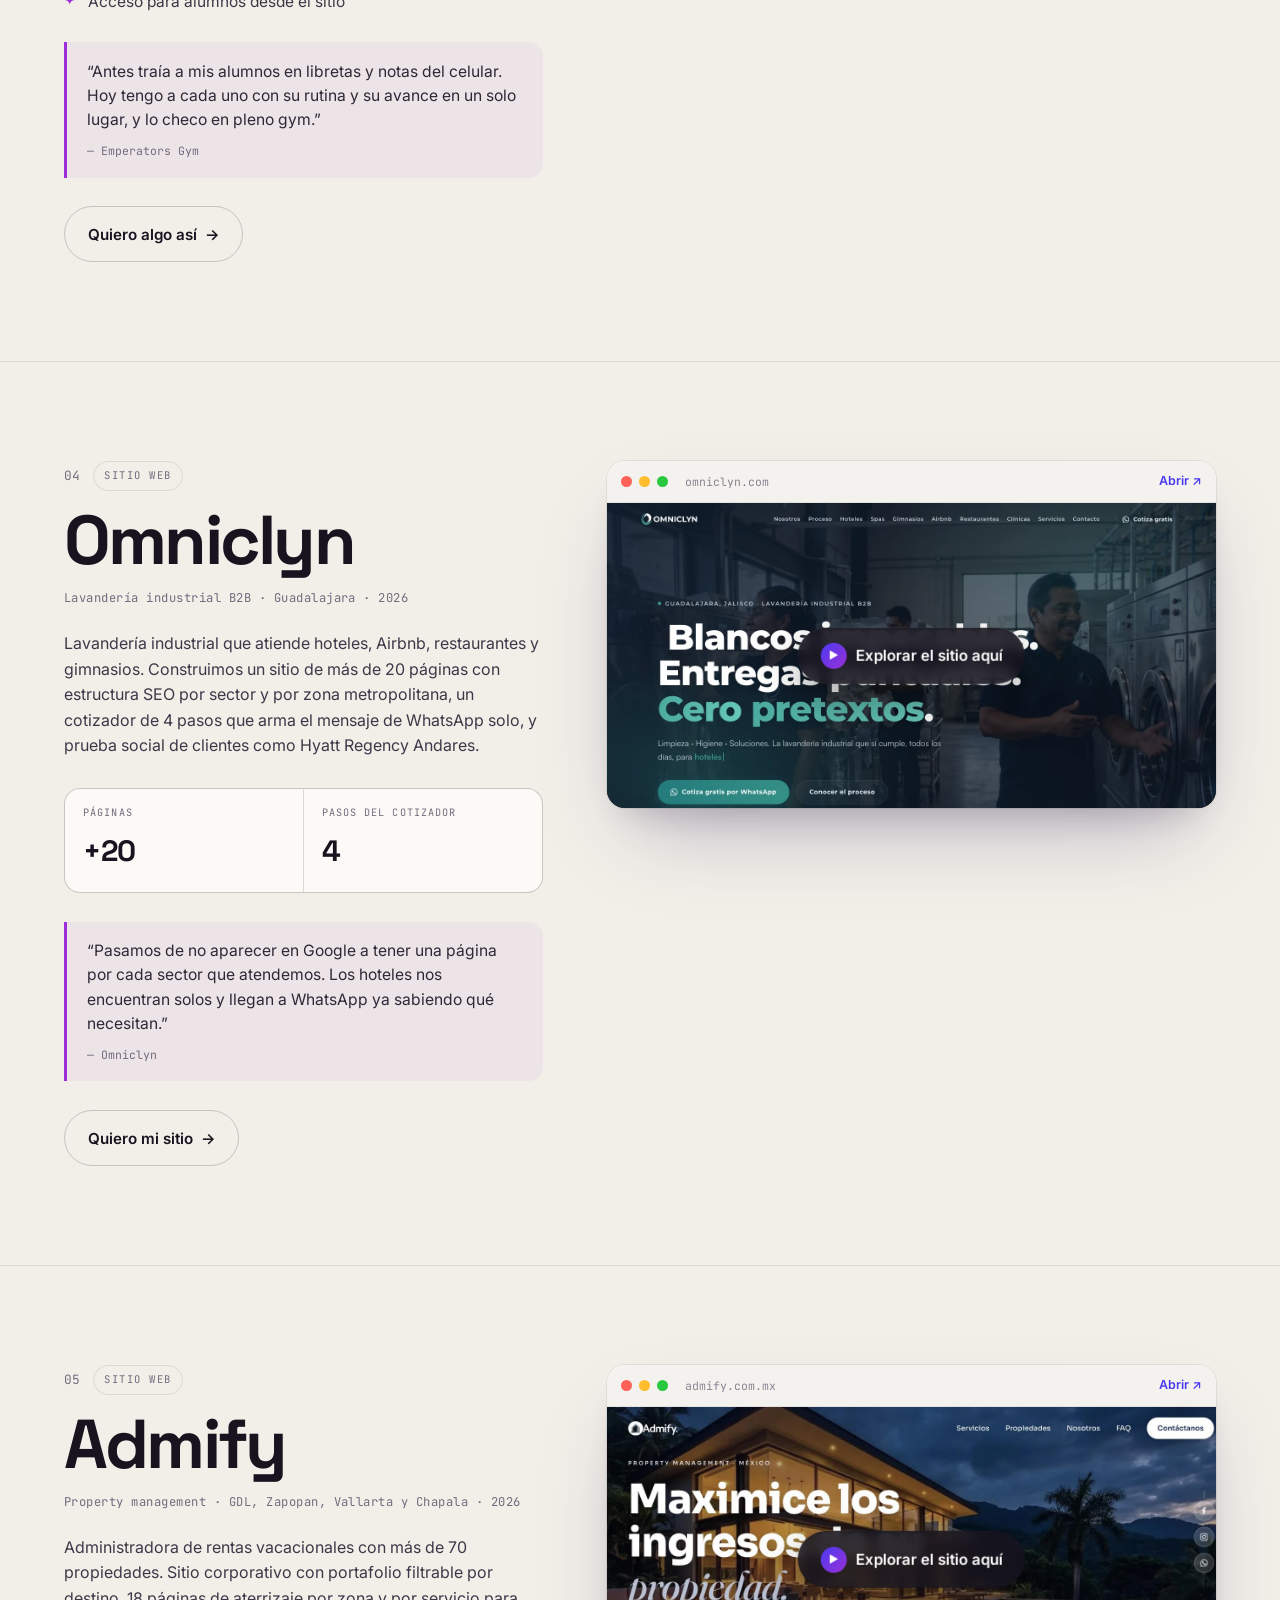
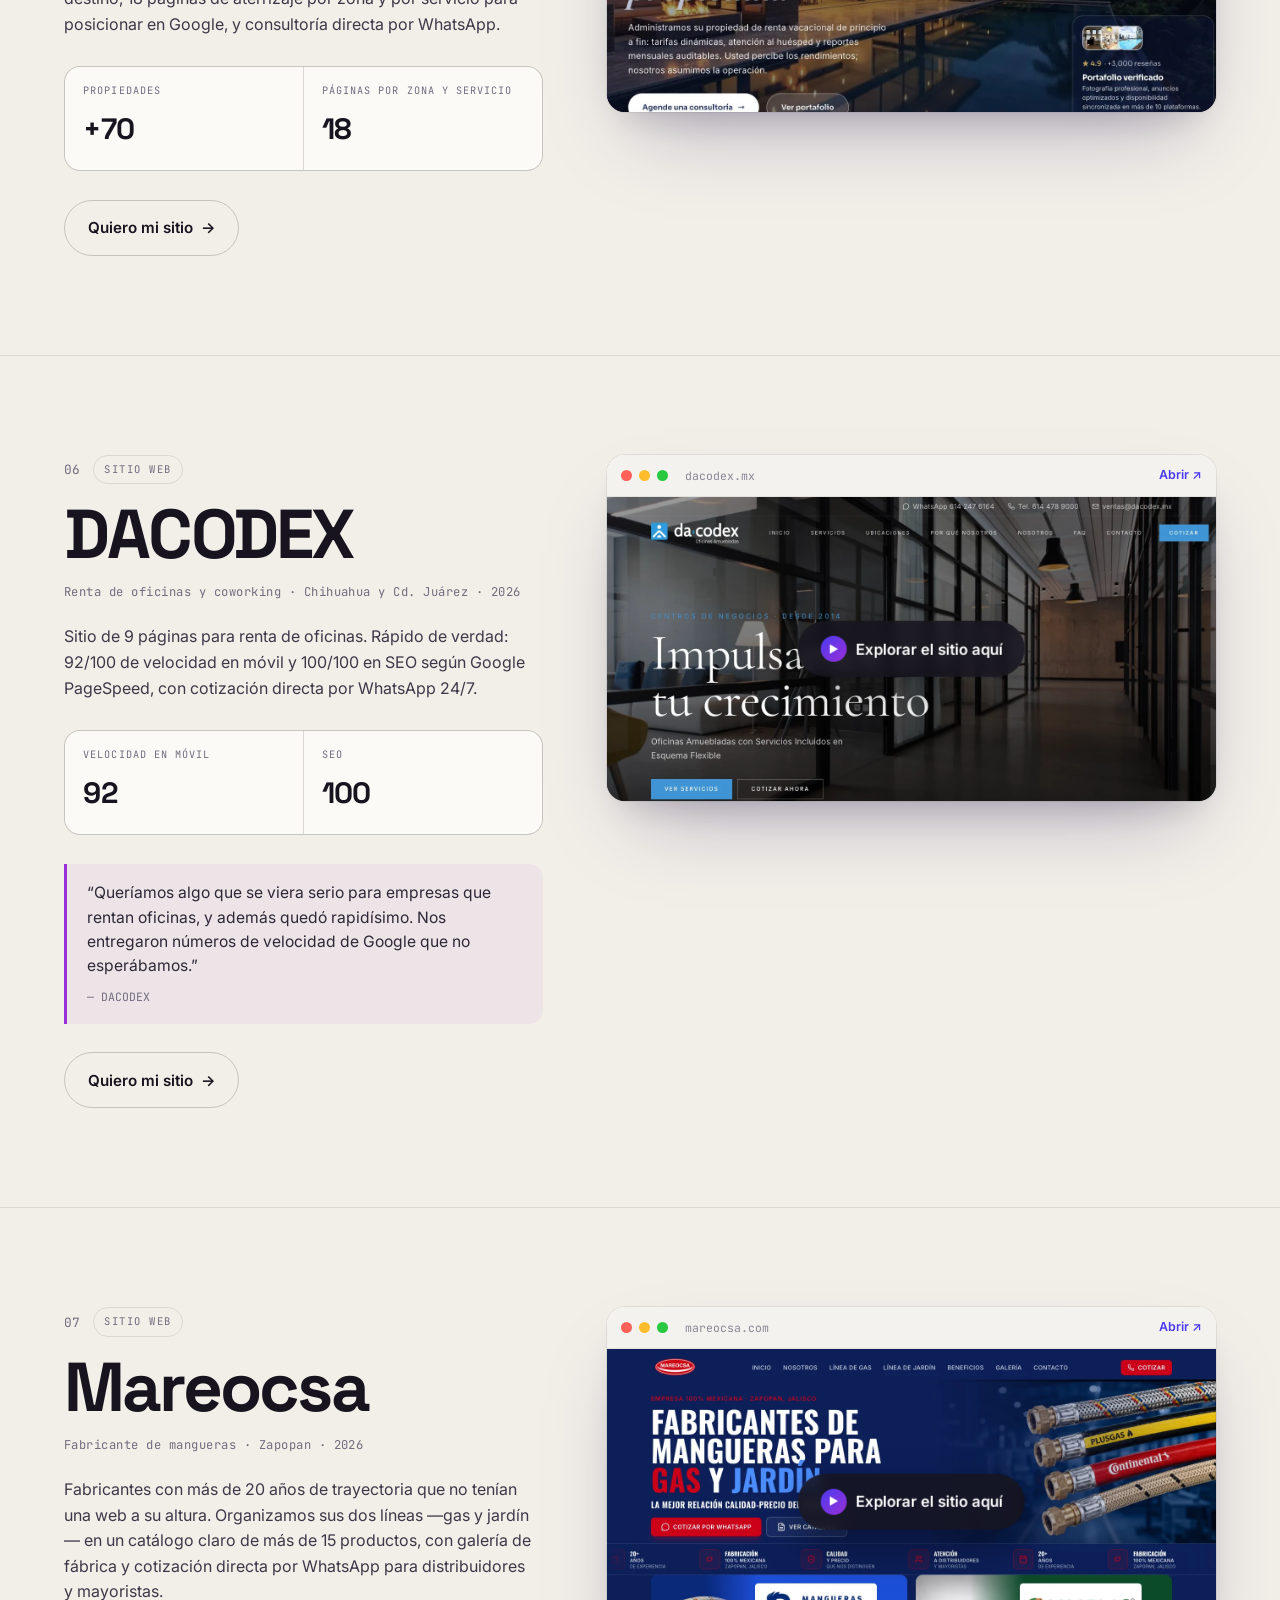
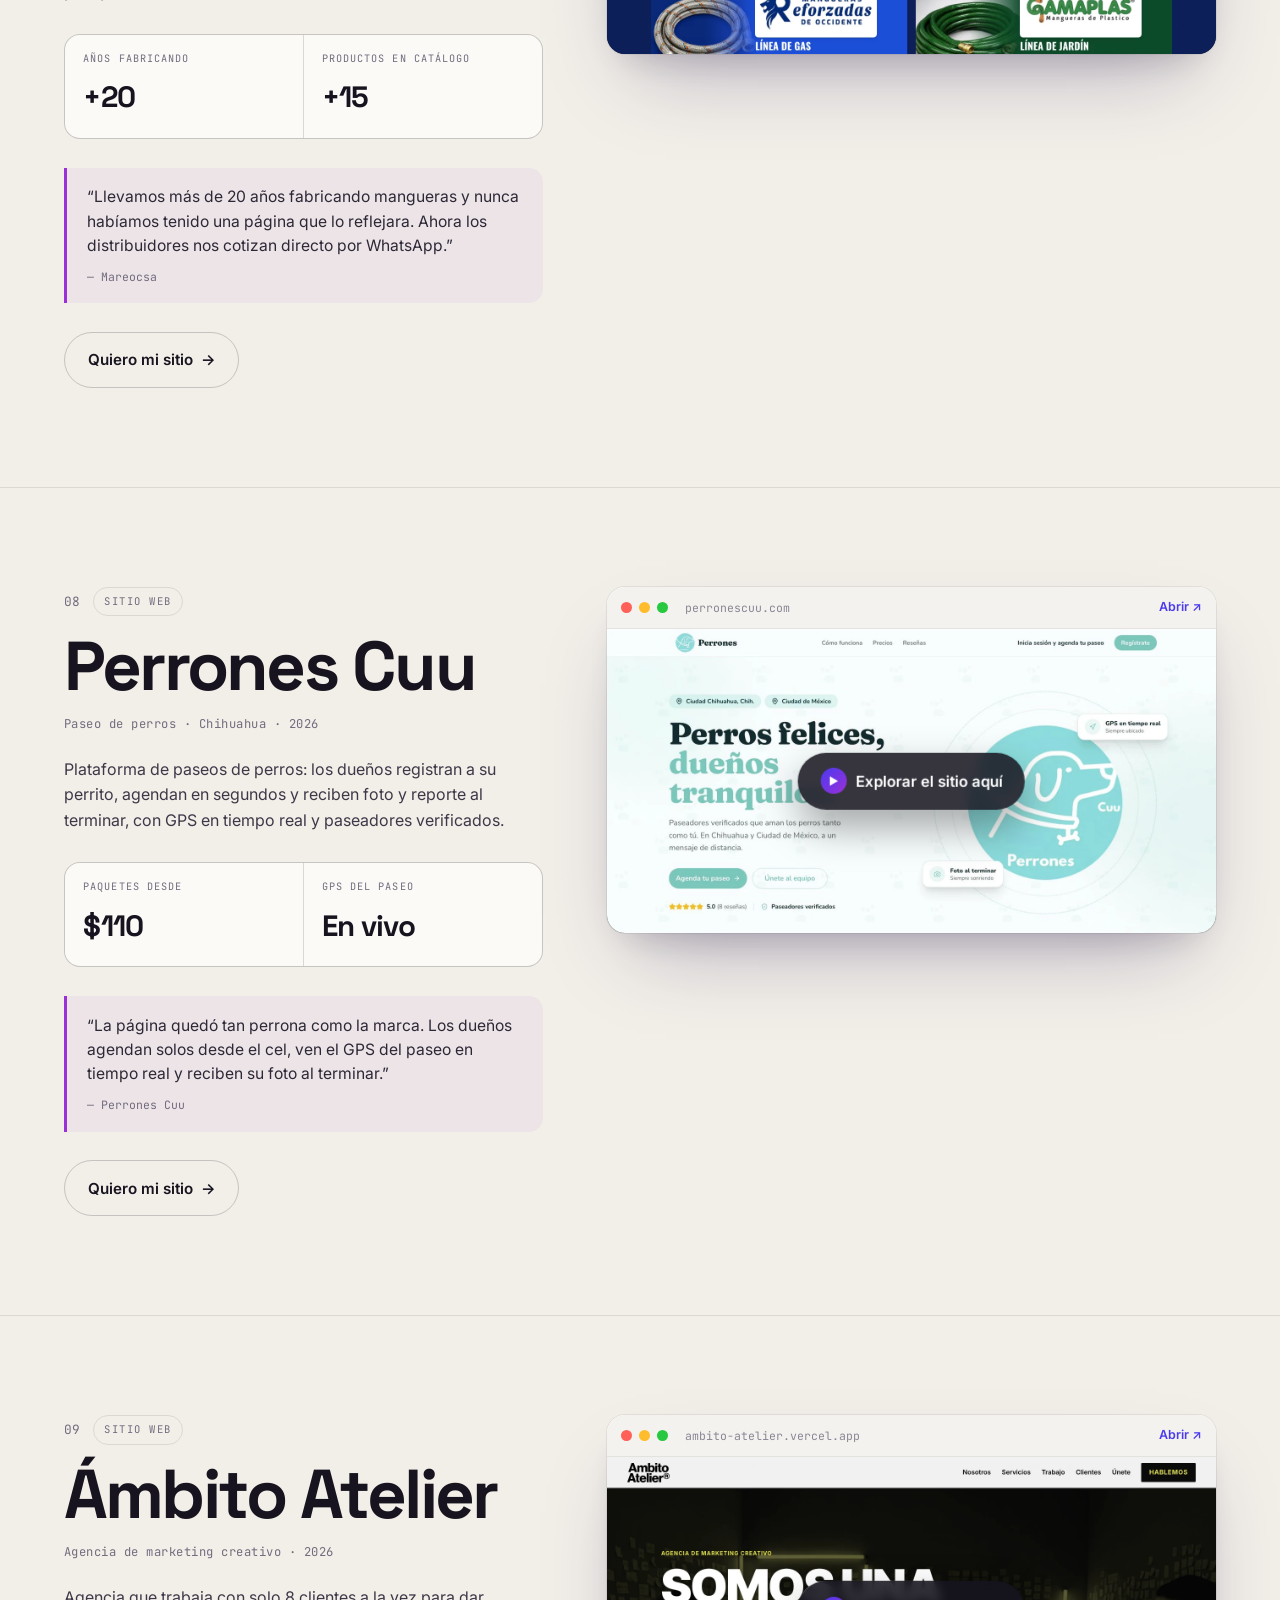
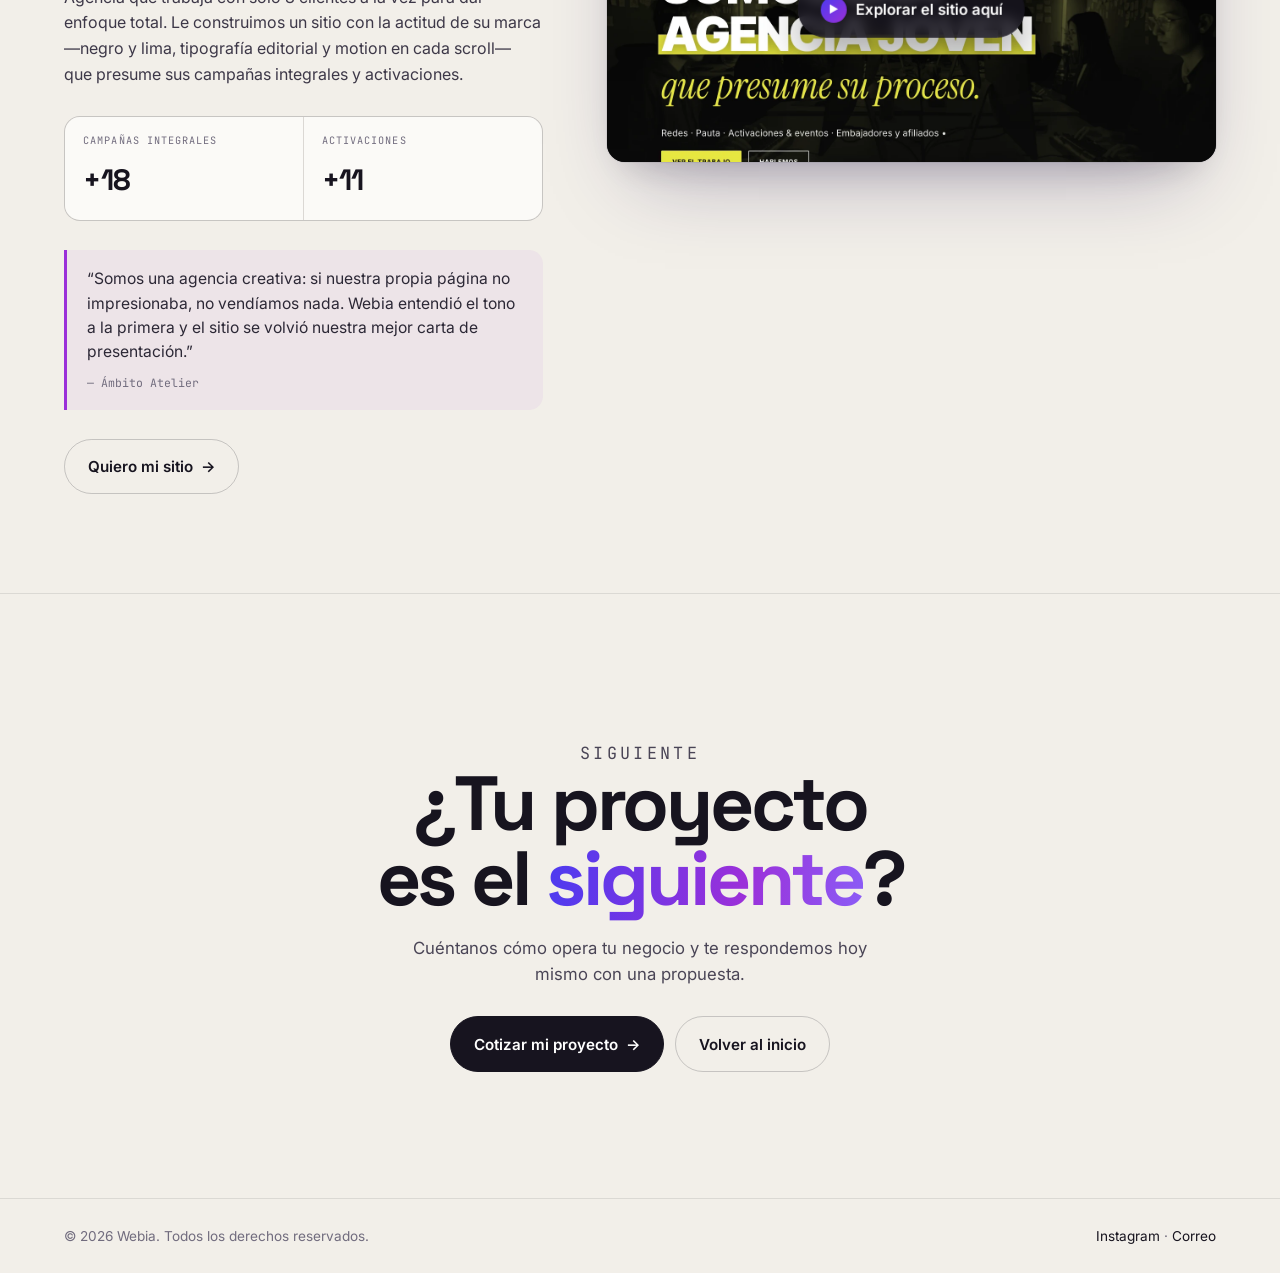
==== commit 0f7d8a5b: "Pichoun de vuelta: logo y caso como sistema, sin pantallas ni datos (NDA)" ====
--- a/proyectos.html
+++ b/proyectos.html
@@ -9,7 +9,7 @@
   <link rel="preconnect" href="https://fonts.gstatic.com" crossorigin="">
   <link rel="stylesheet" href="https://fonts.googleapis.com/css2?family=Space+Grotesk:wght@400;500;600;700&amp;family=Inter:wght@400;500;600&amp;family=JetBrains+Mono:wght@400;500&amp;display=swap">
   <link rel="stylesheet" href="styles.css?v=20260930a">
-  <link rel="stylesheet" href="proyectos.css?v=20261001b">
+  <link rel="stylesheet" href="proyectos.css?v=20261105c">
   <script>
     /* el nombre del proyecto "vuela" desde la lista de la principal hasta aquí */
     (function(){ var h=(location.hash||'').replace('#',''); if(/^[a-z-]+$/.test(h)){ document.write('<style>#'+h+' .pj-name{view-transition-name:pj-title}</style>'); } })();
@@ -36,13 +36,13 @@
 
   <section class="pj-hero">
     <a class="pj-back" href="/#trabajo">← Volver al inicio</a>
-    <p class="pj-eyebrow">Trabajo · 8 proyectos en vivo</p>
+    <p class="pj-eyebrow">Trabajo · 9 proyectos en vivo</p>
     <h1 class="pj-h1">Proyectos <span class="gr">lanzados</span>.</h1>
     <p class="pj-intro">Sistemas que hoy operan negocios reales y sitios que venden todos los días. Entra a cualquiera: lo puedes recorrer por dentro.</p>
   </section>
 
   <nav class="pj-index" aria-label="Proyectos" data-pj-index="">
-    <a href="#admify"><b>Admify</b><i class="sys">Sistema</i></a>
+    <a href="#admify"><b>Admify</b><i class="sys">Sistema</i></a><a href="#pichoun"><b>Pichoun</b><i class="sys">Sistema</i></a>
     
     <a href="#emperators"><b>Emperators</b><i class="sys">Sistema</i></a>
     <a href="#omniclyn"><b>Omniclyn</b><i>Web</i></a>
@@ -94,6 +94,33 @@
         <span class="pj-hint">Scrollea dentro ↓</span>
       </div>
     </div>
+  </article><article class="pj" id="pichoun" data-pj="">
+    <div class="pj-info">
+      <div class="pj-top"><span class="pj-n">02</span><span class="pj-type sys">Sistema a medida</span></div>
+      <h2 class="pj-name">Pichoun</h2>
+      <p class="pj-meta">Repostería · 2026</p>
+      <p class="pj-lead">Les construimos un sistema a la medida para que su producción, sus inventarios y la operación de sus tiendas estén conectados en un solo lugar, con la información al día para tomar decisiones.</p>
+      <ul class="pj-feats">
+        <li>Producción, inventario y ventas conectados en un mismo sistema</li>
+        <li>Información al día, sin libretas ni hojas sueltas</li>
+        <li>Hecho a la medida de su forma de trabajar</li>
+      </ul>
+      <a class="pj-cta" href="/#contacto">Quiero un sistema así <span>→</span></a>
+    </div>
+    <div class="pj-media">
+      <div class="pj-nda">
+        <div class="pj-nda-brand"><i>Pichoun</i><u>Arte en repostería</u></div>
+        <div class="pj-nda-net" aria-hidden="true">
+          <svg viewBox="0 0 100 100" preserveAspectRatio="none"><line x1="50" y1="50" x2="14" y2="16"></line><line x1="50" y1="50" x2="86" y2="16"></line><line x1="50" y1="50" x2="14" y2="84"></line><line x1="50" y1="50" x2="86" y2="84"></line></svg>
+          <span style="left:14%;top:16%">Producción</span>
+          <span style="left:86%;top:16%">Inventario</span>
+          <span style="left:14%;top:84%">Pedidos</span>
+          <span style="left:86%;top:84%">Tiendas</span>
+          <span class="core" style="left:50%;top:50%">Un solo sistema</span>
+        </div>
+        <p class="pj-nda-lock"><svg viewBox="0 0 24 24"><rect x="5" y="10" width="14" height="10" rx="2"></rect><path d="M8 10V7a4 4 0 0 1 8 0v3"></path></svg>Sistema privado: por confidencialidad no mostramos pantallas ni datos de su operación.</p>
+      </div>
+    </div>
   </article>
 
   
@@ -102,7 +129,7 @@
   <!-- ============ 03 EMPERATORS · SISTEMA + WEB ============ -->
   <article class="pj" id="emperators" data-pj="">
     <div class="pj-info">
-      <div class="pj-top"><span class="pj-n">02</span><span class="pj-type sys">Sistema + sitio</span></div>
+      <div class="pj-top"><span class="pj-n">03</span><span class="pj-type sys">Sistema + sitio</span></div>
       <h2 class="pj-name">Emperators Gym</h2>
       <p class="pj-meta">Coaching de entrenamiento y nutrición · 2026</p>
       <p class="pj-lead">Sistema a medida para el coach: sus alumnos, sus rutinas y su seguimiento en un solo panel. Se acabaron las libretas y las hojas de cálculo — cada cliente, su plan y su avance a un clic, desde el celular y en pleno gimnasio.</p>
@@ -130,7 +157,7 @@
   <!-- ============ 04 OMNICLYN · WEB ============ -->
   <article class="pj" id="omniclyn" data-pj="">
     <div class="pj-info">
-      <div class="pj-top"><span class="pj-n">03</span><span class="pj-type">Sitio web</span></div>
+      <div class="pj-top"><span class="pj-n">04</span><span class="pj-type">Sitio web</span></div>
       <h2 class="pj-name">Omniclyn</h2>
       <p class="pj-meta">Lavandería industrial B2B · Guadalajara · 2026</p>
       <p class="pj-lead">Lavandería industrial que atiende hoteles, Airbnb, restaurantes y gimnasios. Construimos un sitio de más de 20 páginas con estructura SEO por sector y por zona metropolitana, un cotizador de 4 pasos que arma el mensaje de WhatsApp solo, y prueba social de clientes como Hyatt Regency Andares.</p>
@@ -155,7 +182,7 @@
   <!-- ============ 05 ADMIFY · WEB ============ -->
   <article class="pj" id="admify-web" data-pj="">
     <div class="pj-info">
-      <div class="pj-top"><span class="pj-n">04</span><span class="pj-type">Sitio web</span></div>
+      <div class="pj-top"><span class="pj-n">05</span><span class="pj-type">Sitio web</span></div>
       <h2 class="pj-name">Admify</h2>
       <p class="pj-meta">Property management · GDL, Zapopan, Vallarta y Chapala · 2026</p>
       <p class="pj-lead">Administradora de rentas vacacionales con más de 70 propiedades. Sitio corporativo con portafolio filtrable por destino, 18 páginas de aterrizaje por zona y por servicio para posicionar en Google, y consultoría directa por WhatsApp.</p>
@@ -179,7 +206,7 @@
   <!-- ============ 06 DACODEX · WEB ============ -->
   <article class="pj" id="dacodex" data-pj="">
     <div class="pj-info">
-      <div class="pj-top"><span class="pj-n">05</span><span class="pj-type">Sitio web</span></div>
+      <div class="pj-top"><span class="pj-n">06</span><span class="pj-type">Sitio web</span></div>
       <h2 class="pj-name">DACODEX</h2>
       <p class="pj-meta">Renta de oficinas y coworking · Chihuahua y Cd. Juárez · 2026</p>
       <p class="pj-lead">Sitio de 9 páginas para renta de oficinas. Rápido de verdad: 92/100 de velocidad en móvil y 100/100 en SEO según Google PageSpeed, con cotización directa por WhatsApp 24/7.</p>
@@ -204,7 +231,7 @@
   <!-- ============ 07 MAREOCSA · WEB ============ -->
   <article class="pj" id="mareocsa" data-pj="">
     <div class="pj-info">
-      <div class="pj-top"><span class="pj-n">06</span><span class="pj-type">Sitio web</span></div>
+      <div class="pj-top"><span class="pj-n">07</span><span class="pj-type">Sitio web</span></div>
       <h2 class="pj-name">Mareocsa</h2>
       <p class="pj-meta">Fabricante de mangueras · Zapopan · 2026</p>
       <p class="pj-lead">Fabricantes con más de 20 años de trayectoria que no tenían una web a su altura. Organizamos sus dos líneas —gas y jardín— en un catálogo claro de más de 15 productos, con galería de fábrica y cotización directa por WhatsApp para distribuidores y mayoristas.</p>
@@ -229,7 +256,7 @@
   <!-- ============ 08 PERRONES · WEB ============ -->
   <article class="pj" id="perrones" data-pj="">
     <div class="pj-info">
-      <div class="pj-top"><span class="pj-n">07</span><span class="pj-type">Sitio web</span></div>
+      <div class="pj-top"><span class="pj-n">08</span><span class="pj-type">Sitio web</span></div>
       <h2 class="pj-name">Perrones Cuu</h2>
       <p class="pj-meta">Paseo de perros · Chihuahua · 2026</p>
       <p class="pj-lead">Plataforma de paseos de perros: los dueños registran a su perrito, agendan en segundos y reciben foto y reporte al terminar, con GPS en tiempo real y paseadores verificados.</p>
@@ -254,7 +281,7 @@
   <!-- ============ 09 ÁMBITO · WEB ============ -->
   <article class="pj" id="ambito" data-pj="">
     <div class="pj-info">
-      <div class="pj-top"><span class="pj-n">08</span><span class="pj-type">Sitio web</span></div>
+      <div class="pj-top"><span class="pj-n">09</span><span class="pj-type">Sitio web</span></div>
       <h2 class="pj-name">Ámbito Atelier</h2>
       <p class="pj-meta">Agencia de marketing creativo · 2026</p>
       <p class="pj-lead">Agencia que trabaja con solo 8 clientes a la vez para dar enfoque total. Le construimos un sitio con la actitud de su marca —negro y lima, tipografía editorial y motion en cada scroll— que presume sus campañas integrales y activaciones.</p>
--- a/proyectos.css
+++ b/proyectos.css
@@ -312,3 +312,43 @@
 .am-hb span{ height:10px; border-radius:5px; background:linear-gradient(90deg,#3B5BDB,#5C7CFA); }
 .am-hb.o span{ background:linear-gradient(90deg,#F59E0B,#FBBF24); }
 .am-hb b{ text-align:right; font-weight:700; }
+
+/* ---------- caso confidencial (sin pantallas) ---------- */
+.pj-nda{
+  position:relative; overflow:hidden; border-radius:18px; color:#F6EFE3;
+  min-height:min(64vh,560px); padding:clamp(1.8rem,3.6vw,3rem);
+  display:flex; flex-direction:column; justify-content:space-between; gap:1.6rem;
+  background:
+    radial-gradient(90% 70% at 85% 0%, rgba(201,160,110,.22) 0%, transparent 60%),
+    radial-gradient(70% 60% at 0% 100%, rgba(155,48,217,.16) 0%, transparent 60%),
+    #2B1D12;
+  box-shadow:0 0 0 1px rgba(23,20,31,.08), 0 40px 80px -30px rgba(43,29,18,.55), 0 18px 36px -18px rgba(23,20,31,.25);
+}
+.pj-nda-brand i{
+  display:block; font-family:Georgia,"Times New Roman",serif; font-style:italic; font-weight:600;
+  font-size:clamp(3rem,6.4vw,5.4rem); line-height:.95; letter-spacing:-.02em;
+}
+.pj-nda-brand u{
+  display:block; margin-top:.6rem; text-decoration:none; font-size:.72rem; letter-spacing:.34em;
+  text-transform:uppercase; color:#C9B08A;
+}
+.pj-nda-net{ position:relative; height:clamp(170px,26vh,240px); margin:0 4%; }
+.pj-nda-net svg{ position:absolute; inset:0; width:100%; height:100%; overflow:visible; }
+.pj-nda-net line{ stroke:rgba(246,239,227,.35); stroke-width:1.2; stroke-dasharray:4 6; vector-effect:non-scaling-stroke; animation:ndaFlow 2.4s linear infinite; }
+@keyframes ndaFlow{ to{ stroke-dashoffset:-20; } }
+.pj-nda-net span{
+  position:absolute; translate:-50% -50%; white-space:nowrap;
+  font-size:.82rem; font-weight:600; padding:.5rem .9rem; border-radius:999px;
+  background:rgba(43,29,18,.9); border:1px solid rgba(246,239,227,.24);
+}
+.pj-nda-net span.core{
+  background:#F6EFE3; color:#2B1D12; border-color:#F6EFE3; padding:.65rem 1.1rem;
+  box-shadow:0 0 0 8px rgba(246,239,227,.08), 0 0 40px rgba(201,160,110,.35);
+}
+.pj-nda-lock{
+  display:flex; align-items:flex-start; gap:.6rem; margin:0; font-size:.86rem; line-height:1.45; color:#D9C9AE;
+  padding-top:1.1rem; border-top:1px solid rgba(246,239,227,.14);
+}
+.pj-nda-lock svg{ width:16px; height:16px; margin-top:.15em; flex:0 0 auto; fill:none; stroke:currentColor; stroke-width:2; }
+@media (max-width:960px){ .pj-nda{ min-height:0; } .pj-nda-net span{ font-size:.74rem; padding:.42rem .7rem; } }
+@media (prefers-reduced-motion:reduce){ .pj-nda-net line{ animation:none; } }
